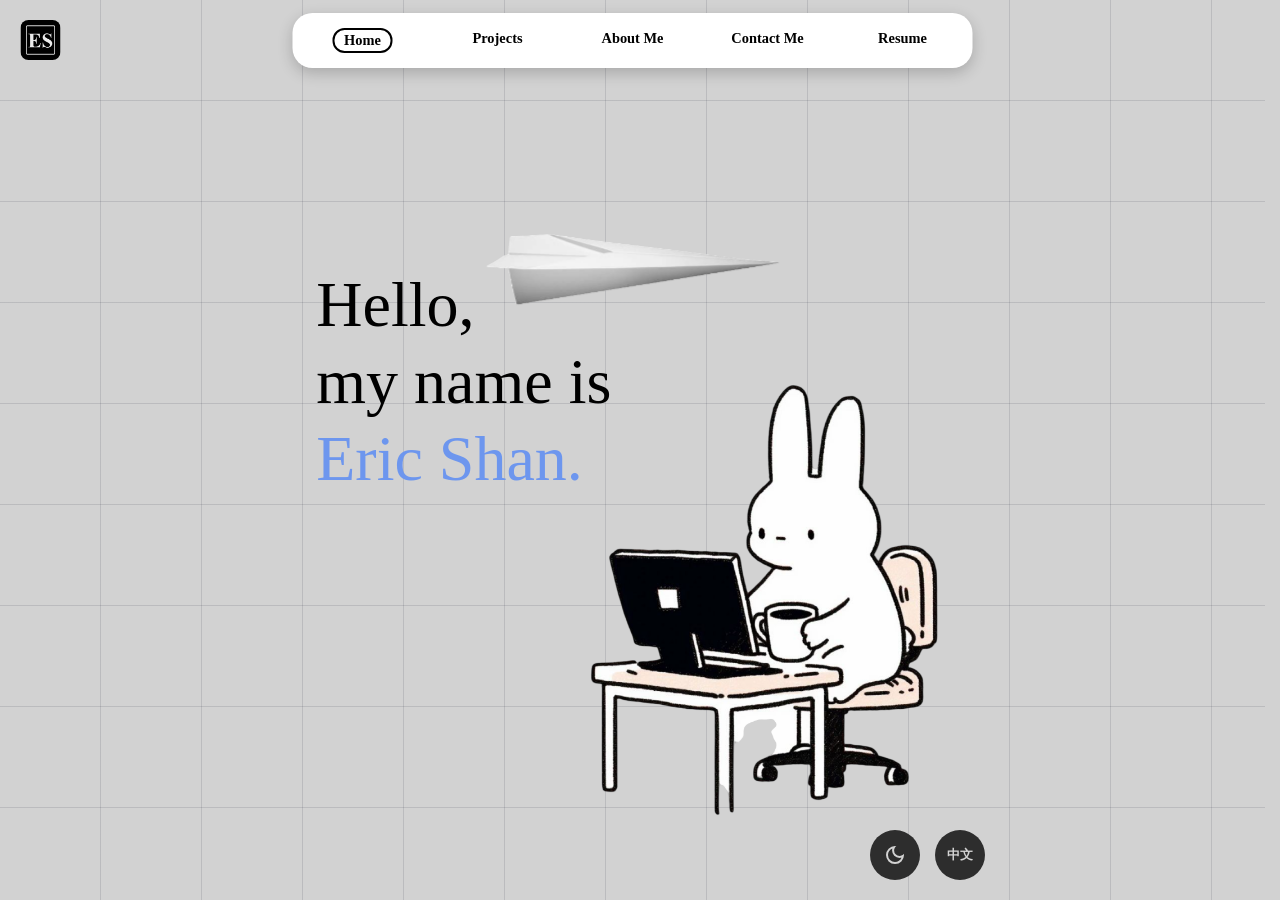
==== index.html @ c581663c "Big changes to resume page" ====
<!DOCTYPE html>
<html lang="en">
<head>
    <meta charset="UTF-8">
    <meta name="viewport" content="width=device-width, initial-scale=1.0">
    <title>Eric Shan | Electrical Engineer Portfolio</title>
    <meta name="description" content="Portfolio of Eric Shan, an Electrical Engineer specializing in electronic design, hardware projects, and technical innovation.">
    <meta name="keywords" content="Eric Shan, Electrical Engineer, Electronic Projects, Portfolio, Tech Projects">
    <meta name="author" content="Eric Shan">
    <meta property="og:title" content="Eric Shan | Portfolio">
    <meta property="og:description" content="View electrical engineering projects and professional experience by Eric Shan.">
    <meta property="og:image" content="images/ES-logo-black.png">
    <meta property="og:type" content="website">
    <meta property="og:url" content="https://www.ericshan.nz/">
    <link rel="canonical" href="https://www.ericshan.nz/">
    <link rel="stylesheet" href="style.css">
    <script type="text/javascript" src="darkmode.js" defer></script>
    <script type="text/javascript" src="language.js" defer></script>
    <link rel="icon" type="image/jpeg" href="images/ES-logo-black.png">
</head>
<body>

    <div class="fab-container">
        <button class="theme-switch">
            <svg xmlns="http://www.w3.org/2000/svg" height="24px" viewBox="0 -960 960 960" width="24px" fill="#e3e3e3"><path d="M480-120q-150 0-255-105T120-480q0-150 105-255t255-105q14 0 27.5 1t26.5 3q-41 29-65.5 75.5T444-660q0 90 63 153t153 63q55 0 101-24.5t75-65.5q2 13 3 26.5t1 27.5q0 150-105 255T480-120Zm0-80q88 0 158-48.5T740-375q-20 5-40 8t-40 3q-123 0-209.5-86.5T364-660q0-20 3-40t8-40q-78 32-126.5 102T200-480q0 116 82 198t198 82Zm-10-270Z"/></svg>
            <svg xmlns="http://www.w3.org/2000/svg" height="24px" viewBox="0 -960 960 960" width="24px" fill="#e3e3e3"><path d="M565-395q35-35 35-85t-35-85q-35-35-85-35t-85 35q-35 35-35 85t35 85q35 35 85 35t85-35Zm-226.5 56.5Q280-397 280-480t58.5-141.5Q397-680 480-680t141.5 58.5Q680-563 680-480t-58.5 141.5Q563-280 480-280t-141.5-58.5ZM200-440H40v-80h160v80Zm720 0H760v-80h160v80ZM440-760v-160h80v160h-80Zm0 720v-160h80v160h-80ZM256-650l-101-97 57-59 96 100-52 56Zm492 496-97-101 53-55 101 97-57 59Zm-98-550 97-101 59 57-100 96-56-52ZM154-212l101-97 55 53-97 101-59-57Zm326-268Z"/></svg>
        </button>
        <button class="lang-switch" aria-label="Toggle Language">
            <span class="lang-icon EN">中文</span>
            <span class="lang-icon CN">EN</span>
        </button>
    </div>
        
    <div class="banner">
    <div class="slider" style="--quantity: 1">
        <div class="item" style="--position: 1"><img src="images/paper.png" alt="Paper element for Eric Shan portfolio"></div>
    </div>
    
    <div class="content">
        <div class="text textEN">
            <h1 data-content="Eric Shan"></h1>
            <p class="p-greeting" id="greeting">Hello, </p>
            <p class="p-intro" id="intro">my name is</p>
            <p class="p-name" id="name">Eric Shan.</p>
        </div>

        <div class="text textCN">
            <h1 data-content="Eric Shan"></h1>
            <p class="p-greeting" id="greeting-cn">你好，</p>
            <p class="p-intro" id="intro-cn">我的名字是</p>
            <p class="p-name" id="name-cn">单 Eric。</p>
        </div>
        
        <div class="model"></div>
    </div>
</div>

    <header class="topbar">
    <a href="index.html" class="logo">
        <img src="images/ES-logo-black.png" alt="Eric Shan Logo">
    </a>
    <nav class="navbar">
        <div class="navbar-container">
            <button class="navbar-toggle" aria-label="Menu"> 
                <span class="bar"></span>
                <span class="bar"></span>
                <span class="bar"></span>
            </button>
            <ul class="navbar-menu">
                <li>
                    <a href="index.html" class="active">
                        <span class="text textEN">Home</span>
                        <span class="text textCN">首页</span>
                    </a>
                </li>
                <li>
                    <a href="projects.html">
                        <span class="text textEN">Projects</span>
                        <span class="text textCN">项目</span>
                    </a>
                </li>
                <li>
                    <a href="about.html">
                        <span class="text textEN">About Me</span>
                        <span class="text textCN">关于我</span>
                    </a>
                </li>
                <li>
                    <a href="contact.html">
                        <span class="text textEN">Contact Me</span>
                        <span class="text textCN">联系我</span>
                    </a>
                </li>
                <li>
                    <a href="resume.html">
                        <span class="text textEN">Resume</span>
                        <span class="text textCN">简历</span>
                    </a>
                </li>
            </ul>
        </div>
    </nav>
</header>
    <script src="navscroll.js"></script>
<!--
    <footer>
        <p>&copy; 2026 Eric Shan. All rights reserved.</p>
    </footer>
    -->
</body>
<script src="script.js"></script>
</html>
---- style.css ----
@import url('https://fonts.cdnfonts.com/css/poppins');

/* -----------------------------------------------------------------------------------General Setup & Variables----------------------------------------------------------------------------------*/

html {
    scrollbar-gutter: stable;
}

* {
    margin: 0;
    padding: 0;
    box-sizing: border-box;
}

body {
    font-family: Poppins;
    --topbar-height: 100px;
    min-height: 100vh;
    background-color: var(--background-color);
    background-image:
    repeating-linear-gradient(
        to right, transparent 0 100px,
        var(--gridline-color) 100px 101px
    ),
    repeating-linear-gradient(
        to bottom, transparent 0 100px,
        var(--gridline-color) 100px 101px
    );
}

:root {
    --secondary-color: #2D2D2D;
    --background-color: #D2D2D2;
    --text-color: #000000;
    --gridline-color: #25283b22;
    --textbox-color: #ffffff;
    --nav-border: #000000;
    --nav-shadow: #000000;
    --contactbox: #f3f3f3;
    --contactbox-hover: #ffffff;
    --contactbutton: #999999;
}

/* -----------------------------------------------------------------------------------Modes (Dark & Chinese)------------------------------------------------------------------------------------*/
.darkmode {
    --secondary-color: #D2D2D2;
    --background-color: #080808;
    --text-color: #ffffff;
    --gridline-color: #ffffff22;
    --textbox-color: #2D2D2D;
    --nav-border: #ffffff;
    --nav-shadow: #ffffff;
    --contactbox: #575757;
    --contactbox-hover: #1b1b1b;
    --contactbutton: #333;

}

/* Language Text Toggling Logic */
.text.textCN {
    display: none; }
.chinese-mode .text.textEN {
    display: none; }
.chinese-mode .text.textCN {
    display: block; }

/* -----------------------------------------------------------------------Floating Action Buttons (Theme & Language)-----------------------------------------------------------------------------*/

.fab-container {
    position: fixed;
    bottom: 20px;
    right: 280px; 
    display: flex;
    gap: 15px;
    z-index: 9999; /* Higher than your navbar/banner */
}

.theme-switch, .lang-switch, .resume-download {
    height: 50px;
    width: 50px;
    padding: 0;
    border-radius: 50%;
    background-color: var(--secondary-color);
    display: flex;
    justify-content: center;
    align-items: center;
    cursor: pointer;
    border: none;
    transition: transform 0.2s ease;
}

.theme-switch:active, .lang-switch:active, .resume-download:active {
    transform: scale(0.9);
}

.theme-switch svg, .lang-icon, .resume-download svg {
    fill: var(--background-color);
    color: var(--background-color);
    font-weight: 600;
}

/* Dark Mode Icon Toggle */
.theme-switch svg:last-child { display: none; }
.darkmode .theme-switch svg:first-child { display: none; }
.darkmode .theme-switch svg:last-child { display: block; }

/* Language Icon Toggle */
.lang-switch .lang-icon.CN { display: none; }
.chinese-mode .lang-switch .lang-icon.EN { display: none; }
.chinese-mode .lang-switch .lang-icon.CN { display: block; }

/* 3. Mobile Specifics (Small Phones) */
@media (max-width: 1000px) {
    .fab-container {
        bottom: 20px;
        right: 20px;
        gap: 10px;
    }
    .theme-switch, .lang-switch {
        height: 50px;
        width: 50px;
    }
}

/* ---------------------------------------------------------------------------------------Navigation Bar-----------------------------------------------------------------------------------------*/

.topbar {
    position: fixed;
    top: 0;
    width: 100%;
    display: flex;
    align-items: center;
    justify-content: space-between;
    padding: 20px;
    max-width: 1400px;
    margin: 0 auto;
    left: 50%;
    transform: translateX(-50%);
    z-index: 1000;
    transition: transform 0.3s ease;
}

.logo {
    display: flex;
    align-items: center;
    text-decoration: none;
    color: var(--text-color);
    max-width: 200px;
    width: 100%;
    
}

.logo img {
    height: 40px;
    width: auto;
    display: block;
    border-radius: 8px;
}

.navbar {
    position: fixed;
    left: 50%;
    transform: translateX(-50%);
    padding: 15px 15px;
    background: var(--textbox-color);
    border-radius: 20px;
    box-shadow: 0 5px 15px rgba(0,0,0,0.2);
    transition: transform 0.2s;
}

.topbar--hide {
    transform: translate(-50%, -100%);
}

.navbar-container {
    display: flex;
    align-items: center;
    justify-content: center;
}

.navbar-menu {
    display: flex;
    gap: 25px;
    list-style: none;
}

.navbar-container .navbar-menu li a {
    color: var(--text-color);
    text-decoration: none;
    font-size: 0.9rem;
    font-weight: 600;
    padding: 0px 0px; /* Vertical padding stays, horizontal moves to width */
    border-radius: 12px;
    transition: 0.3s ease;
    
    display: flex;
    justify-content: center;
    align-items: center;
    width: 110px;  /* Adjust this value based on your longest word */
    text-align: center;

}

.navbar-container .navbar-menu li a span {
    padding: 2px 8px;
    border-radius: 12px;
    transition: 0.3s ease;
}

/* Hover / active ONLY affects the span */
.navbar-container .navbar-menu li a:hover span {
    background-color: transparent; /* Remove the hover grey */
    border: 2px solid var(--nav-border); /* Add your border */
    padding: 2px 10px;
}

/* Hover / active ONLY affects the span */
.navbar-container .navbar-menu li a.active span {
    background-color: transparent; /* Remove the hover grey */
    border: 2px solid var(--nav-border); /* Add your border */
    padding: 2px 10px;
}

.navbar-toggle {
    display: none;
    background: transparent;
    padding: 10px;
    border: none;
    cursor: pointer;
}

.bar {
    display: block;
    width: 25px;
    height: 3px;
    margin: 5px auto;
    background-color: var(--text-color);
    transition: all 0.3s ease-in-out;
}

@media (max-width: 880px) {
    .navbar {
        position: static;
        transform: none;
        background: none;
        box-shadow: none;
        padding: 0;
    }
    
    .navbar-container .navbar-menu {
        display: none;
        flex-direction: column;
        
        /* ADD THESE TWO LINES */
        align-items: flex-start; /* Aligns the list items to the left */
        text-align: left;        /* Aligns the text inside the items to the left */
        
        position: absolute;
        height: 100vh;
        width: 200px;
        top: 0;
        right: 0;
        padding: 5rem 1.5rem;
        box-shadow: 0 10px 10px  var(--nav-shadow);
        background-color: var(--background-color);
        z-index: 1001;
    }

    .navbar-container .navbar-menu li a {
        width: 100%;  
        justify-content: flex-start; 
        background-color: transparent; 
        text-align: left; 
        color: var(--text-color);
    }

    /* Apply the border/background ONLY to the current page */
    .navbar-container .navbar-menu li a.active span {
        border: 2px solid var(--text-color); /* Adds the border */
        border-radius: 12px;                /* Keeps the rounded look */
        background-color: transparent;      /* Optional: keeps inside clear */ 
    }

    .topbar.topbar--hide {
        transform: translate(-50%, 0);
    }

    .navbar-container .navbar-menu.active {
        display: flex; 
    }

    .navbar-toggle {
        display: block; z-index: 1002; 
    }
        
    .navbar-toggle.active .bar:nth-child(2) {
        opacity: 0; 
    }

    .navbar-toggle.active .bar:nth-child(1) {
        transform: translateY(8px) rotate(45deg); 
    }

    .navbar-toggle.active .bar:nth-child(3) {
        transform: translateY(-8px) rotate(-45deg); 
    }
}

/* ---------------------------------------------------------------------------------Home Page Banner & 3D Slider---------------------------------------------------------------------------------*/

.banner {
    width: 100%;
    height: 100vh;
    text-align: center;
    overflow: hidden;
    position: relative;
    /* This ensures everything inside is calculated from the banner's dimensions */
}

.banner .slider {
    position: absolute;
    width: 150px;
    height: 75px;
    top: 25%;
    left: calc(50% - 75px); /* Adjusted to center properly */
    transform-style: preserve-3d;
    transform: perspective(1000px);
    animation: autoRun 20s linear infinite;
    z-index: 2;
}

@keyframes autoRun {
    from { transform: perspective(1000px) rotateX(-8deg) rotateY(0deg); }
    to { transform: perspective(1000px) rotateX(-8deg) rotateY(360deg); }
}

.banner .slider .item {
    position: absolute;
    inset: 0;
    transform: rotateY(calc( (var(--position) - 1) * (360 / var(--quantity)) * 1deg)) translateZ(550px);
}

.banner .slider .item img {
    width: 100%;
    height: 100%;
    object-fit: cover;
}

/* THE FIX: .content now acts as the master container for both text and the model.
   Using percentage-based positioning keeps them locked together.
*/
.banner .content {
    position: absolute;
    bottom: 0;
    left: 50%;
    transform: translateX(-50%);
    width: 100%;
    max-width: 1400px;
    height: 100%; /* Spans full height to allow top-down positioning */
    pointer-events: none; /* Allows clicking through to slider if needed */
    z-index: 1;
}

/* Grouping the text elements */
.banner .content .p-greeting, 
.banner .content .p-intro, 
.banner .content .p-name {
    display: block;
    text-align: left;
    width: fit-content;
    font-size: clamp(2rem, 5vw, 5rem); 
    position: absolute;
    top: 30%; 
    left: 25%; 
    color: var(--text-color);
    margin: 0;
    line-height: 1.1;
    pointer-events: auto;
}

/* Specific positioning for intro and name */
.banner .content .p-intro { 
    top: calc(30% + 1.2em); 
}

.banner .content .p-name { 
    top: calc(30% + 2.4em); 
    color: #6d96ee; 
}

.banner .content .model {
    background-image: url(images/bunny.png);
    width: 50%; /* Percentage of the content container */
    height: 80vh;
    position: absolute;
    bottom: -10%;
    right: 15%; /* Positioned relative to the right side of the container */
    background-size: contain;
    background-repeat: no-repeat;
    background-position: bottom center;
    z-index: -1;
    pointer-events: auto;
}

/* Mobile Adjustments */
@media (max-width: 880px) {
    .banner .content {
        display: flex;
        flex-direction: column;
        justify-content: center; /* Keeps the whole group centered vertically */
        align-items: center;
        height: 100%; /* Ensure container fills the banner */
        gap: 2vh;    /* Consistent proportional spacing between text lines */
    }

    .banner .content p1, 
    .banner .content p2, 
    .banner .content p3 {
        position: static;
        font-size: clamp(2rem, 10vw, 3.5rem); 
        text-align: center;
        width: 100%;
        margin: 0; /* Clear previous margins */
    }

    .banner .content .model {
        position: relative;
        /* ADD THESE TWO LINES TO RESET DESKTOP POSITIONING */
        left: auto;
        right: auto;

        width: 80%;       
        height: 45vh;     
        margin-top: -5vh; 
        background-size: contain;
        background-position: center; /* This centers the image inside the div */
        z-index: -1;
        
        /* Optional: ensures the div itself is centered if flexbox acts up */
        margin-left: auto;
        margin-right: auto;
    }

}
/*---------------------------------------------------------------------------------------Projects Page-------------------------------------------------------------------------------------------*/

.projects {
    margin: 120px auto;
    padding: 20px;
    max-width: 100%;
    max-width: 1200px;
}

.projects h1 {
    text-align: center;
    margin-bottom: 20px;
    font-size: 3em;
    color: var(--text-color);
    margin-top: -25px; 
}

.project-list {
    display: flex;
    flex-direction: column;
    gap: 30px;
}

/* Project Card */
.project-item {
    display: flex;
    flex-direction: row-reverse;
    align-items: center;
    gap: 20px;
    background: var(--textbox-color);
    padding: 20px;
    border-radius: 10px;
    box-shadow: 0 4px 12px rgba(0, 0, 0, 0.1);

    width: 100%;
    max-width: 600px;
    margin: 0 auto;

    cursor: pointer;
    border: 2px solid transparent;
    transition: max-width 0.5s ease, transform 0.3s ease;
}

.project-item:hover {
    transform: scale(1.02);
    border-color: var(--nav-border);
    box-shadow: 0 8px 24px rgba(0, 0, 0, 0.15);
}

/* Expanded state */
.project-item.active {
    max-width: 1200px;
    margin: 0 auto;
    flex-direction: column;       /* stack everything vertically */
    align-items: center;
    border-color: var(--nav-border);
}

/* Text container */
.project-text {
    flex: 1;
    color: var(--text-color);
    display: flex;
    flex-direction: column;
    text-align: center;
    width: 100%;
    max-width: 1000px;
    transition: max-width 0.5s ease, align-items 0.3s ease;
}

/* Expand text container when active */
.project-item.active .project-text {
    width: 100%;
    max-width: 1200px;
    align-items: center;   /* center text & images */
}

/* Main image (if you add one later) */
.project-item > img {
    width: 250px;
    height: 200px;
    object-fit: cover;
    border-radius: 10px;
}

/* Extra content (hidden by default) */
.project-extra-text {
    display: flex;
    flex-direction: column;
    gap: 10px;

    max-height: 0;
    overflow: hidden;
    opacity: 0;

    transition: max-height 0.5s ease, opacity 0.3s ease;
}

/* Show extra content when active */
.project-item.active .project-extra-text {
    margin-top: 15px;
    max-height: 500px;
    opacity: 1;
    width: 100%;
    max-width: 1000px;
}

/* Images under text */
.project-extra-images {
    display: flex;
    justify-content: center;   /* centers images */
    gap: 20px;
    margin-top: 10px;
    width: 100%;
    max-width: 1200px;
    transition: max-width 0.5s ease;
}

/* Image styling */
.project-extra-images img {
    width: 200px;
    height: auto;
    border-radius: 8px;
    object-fit: cover;
}

@media (max-width: 1000px) {

    .projects {
        margin: 80px auto;
        padding: 15px;
    }

    .projects h1 {
        font-size: 2rem;
        margin-top: 0;
    }

    /* Project Card */
    .project-item {
        flex-direction: column;   /* stack */
        max-width: 100%;          /* no fixed width */
        padding: 15px;
        gap: 15px;
    }

    /* Remove forced 1200px on mobile */
    .project-item.active {
        min-width: 0;
        max-width: 100%;
    }

    /* Text */
    .project-text {
        align-items: center;
        text-align: center;
        max-width: 100%;
    }

    .project-item.active .project-text {
        max-width: 100%;
    }

    /* Main image */
    .project-item > img {
        width: 100%;
        height: auto;
        max-width: 300px;
    }

    /* Extra text */
    .project-extra-text {
        display: flex;
        flex-direction: column;
        gap: 10px;

        max-height: 0;
        overflow: hidden;
        opacity: 0;

    transition: max-height 0.5s ease, opacity 0.3s ease;
}

    .project-item.active .project-extra-text {
        max-width: 100%;
        max-height: 2000px;
        opacity: 1;
    }

    /* Extra images */
    .project-extra-images {
        flex-direction: row;        /* keep row if you want */
        flex-wrap: wrap;            /* allow wrapping */
        justify-content: center;    /* center images */
        gap: 10px;                  /* smaller gap on mobile */
        max-width: 100%;
        margin-top: 10px;
    }

    .project-extra-images img {
        width: calc(50% - 10px);   /* two images per row on mobile */
        max-width: 200px;           /* optional limit */
        height: auto;
        border-radius: 8px;
        object-fit: cover;
    }
}

/*--------------------------------------------------------------------------------------About Me Page--------------------------------------------------------------------------------------------*/


.about {
    display: flex;
    justify-content: center;
    align-items: center;
    gap: 4rem;
    min-height: 100vh;   /* take full screen height */
}

.about-img{
    border-radius: 50%;
}
.about-image img{ 
    display: flex; 
    justify-content: center; 
    width: 20vw; 
    border-radius: 5%; 
    box-shadow: 0 10px 20px rgba(0, 0, 0, 0.2); 
}

.about-content h1{
    font-family: Poppins;
    font-size: 3rem;
    line-height: 1.3;
    color: var(--text-color);
}

.about-content p{
    font-size: 1rem;
    font-family: Poppins;
    line-height: 1.6;
    margin-bottom: 1rem;
    max-width: 600px;
    color: var(--text-color);
}

.icons a{
    display: inline-block;
    margin-right: 10px;
    color: var(--text-color);
    font-size: 3dvh;
    transition: 0.3s;
}

/* Lightbox Background */
.lightbox {
    display: none; /* Hidden by default */
    position: fixed;
    z-index: 1000;
    left: 0;
    top: 0;
    width: 100%;
    height: 100%;
    background-color: rgba(0, 0, 0, 0.9); /* Dark background */
    justify-content: center;
    align-items: center;
}

/* The Image itself */
.lightbox-content {
    max-width: 90%;
    max-height: 80%;
    border-radius: 5px;
    box-shadow: 0 0 20px rgba(0,0,0,0.5);
}

/* Close Button */
.close-lightbox {
    position: absolute;
    top: 30px;
    right: 40px;
    color: white;
    font-size: 40px;
    font-weight: bold;
    cursor: pointer;
}

@media (max-width: 995px) {
    .about {
        display: flex;             /* enable flexbox */
        flex-direction: column;    /* stack items vertically */
        gap: 2rem;
        margin: 0 2rem;
        align-items: center;
        text-align: center;
        padding-top: 3rem;
    }

    /* Make the content a flex column */
    .about-content {
        display: flex;
        flex-direction: column;
        gap: 1rem;
        align-items: center;
    }

    /* Change the display order */
    .about-content h1 {
        order: 1;   /* h1 first */
        font-size: 2rem;
    }

    .about-image {
        order: 2;   /* image second */
        margin: 1rem 0;
        width: 70vw;
        display: flex;
        justify-content: center;
    }

    .about-image img {
        width: 100%;
        height: auto;
        display: block;
        border-radius: 8px; /* optional */
    }

    .about-content p {
        order: 3;   /* all paragraphs after the image */
        font-size: 1rem;
    }

    .about-content .icons {
        order: 4;   /* icons at the very bottom */
        margin-top: 1.5rem;
    }
}

/*-------------------------------------------------------------------------------------Contact Me Page-------------------------------------------------------------------------------------------*/

/* 1. The Language Switch Fix */
.contact-page .textEN, 
.contact-page .textCN {
    display: none; /* Hide both by default */
}

/* Show English by default */
.contact-page .textEN {
    display: block;
}

/* Show Chinese ONLY when the body has the class */
body.chinese-mode .textEN {
    display: none;
}
body.chinese-mode .textCN {
    display: block;
}

body.contact-page{
    min-height: 100vh;
    display: flex;
    justify-content: center;   /* horizontal center */
    align-items: center;      /* vertical center */
    padding: 10px;
}

.contact-container {
    display: flex;
    gap: 60px;
    max-width: 1100px;
    margin: 80px auto;
    padding: 40px;
    background: var(--textbox-color);
    border-radius: 12px;
    box-shadow: 0 0 20px rgba(0,0,0,0.08);
    
}

.contact-left {
    flex: 1;
}

.contact-left h2 {
    font-size: 2.2rem;
    margin-bottom: 10px;
    color: var(--text-color);
}

.contact-left hr {
    width: 230px;
    height: 3px;
    background: var(--text-color);
    border: none;
    margin-bottom: 20px;
}

.contact-left p {
    margin-bottom: 15px;
    color: var(--text-color);
    line-height: 1.6;
}

.input-row {
    display: flex;
    gap: 20px;
    margin-top: 30px;
    margin-bottom: 10px;
}

.input-row input {
    flex: 1;
}

.contact-right input::placeholder,
.contact-right textarea::placeholder {
    color: var(--text-color); /* or any colour you want */
}

.contact-right input,
.contact-right textarea {
    width: 100%;
    padding: 14px;
    border: 2px solid transparent; /* Prepare for a colored border */
    border-radius: 8px;
    background: var(--contactbox); /* Slightly lighter, cleaner gray */
    font-size: 0.95rem;
    outline: none;
    font-family: 'Poppins', sans-serif;
    transition: all 0.3s ease; /* Smooth transition for everything */
    box-sizing: border-box; /* Ensures padding doesn't break width */
    color: var(--text-color);
}

.contact-right textarea{
    height: 150px;
}

/* The "Impressive" Part: Focus State */
.contact-right input:focus,
.contact-right textarea:focus {
    background: var(--contactbox-hover);
    border-color: var(--text-color); /* Uses your theme's text color as accent */
    box-shadow: 0 5px 15px rgba(0, 0, 0, 0.05);
    transform: translateY(-2px);
}

/* Submit Button Elevation */
.contact-right button {
    margin-top: 3px;
    width: 100%;
    padding: 14px;
    border: none;
    border-radius: 8px;
    background: var(--text-color);
    color: var(--background-color);
    font-size: 1rem;
    font-weight: 600;
    cursor: pointer;
    transition: all 0.3s ease;
    font-family: 'Poppins', sans-serif;
    box-shadow: 0 4px 6px rgba(0,0,0,0.1);
}

.contact-right button:hover {
    transform: translateY(-2px);
    box-shadow: 0 6px 12px rgba(0,0,0,0.15);
}

.contact-right button:hover {
    background: var(--contactbutton);
}

@media (max-width: 768px) {

    body.contact-page {
        align-items: flex-start; /* prevents vertical squish on small screens */
    }

    .contact-container {
        flex-direction: column; /* stack sections */
        gap: 0px;
        padding: 25px;
        margin: 40px 0;
    }

    .contact-left h2 {
        font-size: 1.8rem;
    }

    .contact-left hr {
        width: 150px;
    }

 
    .input-row {
        margin-top: 0px;
        flex-direction: column;   /* stack Name + Email */
        gap: 15px;
        margin-bottom: 15px;      /* remove negative margin on mobile */
        
    }

    .contact-right input,
    .contact-right textarea {
        margin-top: 10px; /* smaller spacing */
        font-size: 1rem;
    }

    .contact-right textarea {
        height: 120px;
    }

    .contact-right button {
        margin-top: 12px;
        width: 100%; /* full width button */
    }
}


/*-------------------------------------------------------------------------------------Resume Page-------------------------------------------------------------------------------------------*/

.pdf24_ sup {
	vertical-align: baseline;
	position: relative;
	top: -0.4em;
}

.pdf24_ sub {
	vertical-align: baseline;
	position: relative;
	top: 0.4em;
}

.pdf24_ a:link {text-decoration:none;}
.pdf24_ a:visited {text-decoration:none;}
@media screen and (min-device-pixel-ratio:0), (-webkit-min-device-pixel-ratio:0),
(min--moz-device-pixel-ratio: 0) {.pdf24_view{ font-size:10em; transform:scale(0.1); -moz-transform:scale(0.1); -webkit-transform:scale(0.1);
	-moz-transform-origin:top left; -webkit-transform-origin:top left; } }
.pdf24_layer { }.pdf24_ie { font-size: 1pt; }
.pdf24_ie body { font-size: 12em; }
@media print{.pdf24_view {font-size:1em; transform:scale(1);}}
.pdf24_grlink { position:relative;width:100%;height:100%;z-index:1000000; }
.pdf24_01 {
	position: absolute;
	white-space: nowrap;
}

.pdf24_02 {
	font-size: 1em;
	line-height: 0.0em;
	width: 51em;
	height: 66em;
	border-style: none;
	display: block;
	margin: 0em;
}

@supports(-ms-ime-align:auto) { .pdf24_02 {overflow: hidden;}}
.pdf24_03 {
	position: relative;
}
.pdf24_04 {
	position: absolute;
	pointer-events: none;
	clip: rect(5.628326em,47.54776em,59.351em,7.97908em);
	width: 100%;
}
.pdf24_05 {
	position: relative;
	width: 51em;
}
.pdf24_06 {
	height: 6.6em;
}
.pdf24_ie .pdf24_06 {
	height: 66em;
}
@font-face {
	font-family:"EETTDB+TeXGyreTermesX-Bold-Identity-H";
	src:url("[data-uri]") format("woff");
}
.pdf24_07 {
	font-size: 1.245333em;
	font-family: "EETTDB+TeXGyreTermesX-Bold-Identity-H", "Times New Roman";
	color: black;
}
.pdf24_08 {
	line-height: 1.459em;
}
.pdf24_09 {
	letter-spacing: 0em;
}

.pdf24_ie .pdf24_09 {
	letter-spacing: 0px;
}
@font-face {
	font-family:"BSVVET+LMRoman8-Regular-Identity-H";
	src:url("[data-uri]") format("woff");
}
.pdf24_10 {
	font-size: 0.664175em;
	font-family: "BSVVET+LMRoman8-Regular-Identity-H", "Times New Roman";
	color: black;
}
.pdf24_11 {
	line-height: 1.417em;
}
.pdf24_12 {
	letter-spacing: -0.0012em;
}

.pdf24_ie .pdf24_12 {
	letter-spacing: -0.0128px;
}
.pdf24_13 {
	font-size: 0.871733em;
	font-family: "EETTDB+TeXGyreTermesX-Bold-Identity-H", "Times New Roman";
	color: #4472C4;;
}
.pdf24_14 {
	letter-spacing: -0.0106em;
}

.pdf24_ie .pdf24_14 {
	letter-spacing: -0.1482px;
}
.pdf24_15 {
	font-size: 0.913242em;
	font-family: "EETTDB+TeXGyreTermesX-Bold-Identity-H", "Times New Roman";
	color: black;
}
.pdf24_16 {
	letter-spacing: -0.0061em;
}

.pdf24_ie .pdf24_16 {
	letter-spacing: -0.0885px;
}
@font-face {
	font-family:"VEDCLB+TeXGyreTermesX-Regular-Identity-H";
	src:url("[data-uri]") format("woff");
}
.pdf24_17 {
	font-size: 0.913242em;
	font-family: "VEDCLB+TeXGyreTermesX-Regular-Identity-H", "Times New Roman";
	color: black;
}
.pdf24_18 {
	line-height: 1.336em;
}
@font-face {
	font-family:"JBAHWV+TeXGyreTermesX-Italic-Identity-H";
	src:url("[data-uri]") format("woff");
}
.pdf24_19 {
	font-size: 0.913242em;
	font-family: "JBAHWV+TeXGyreTermesX-Italic-Identity-H", "Times New Roman";
	color: black;
}
.pdf24_20 {
	line-height: 1.376em;
}
.pdf24_21 {
	letter-spacing: -0.0058em;
}

.pdf24_ie .pdf24_21 {
	letter-spacing: -0.0849px;
}
.pdf24_22 {
	font-size: 0.788708em;
	font-family: "VEDCLB+TeXGyreTermesX-Regular-Identity-H", "Times New Roman";
	color: black;
}
.pdf24_23 {
	letter-spacing: -0.0023em;
}

.pdf24_ie .pdf24_23 {
	letter-spacing: -0.0338px;
}
.pdf24_24 {
	letter-spacing: -0.0022em;
}

.pdf24_ie .pdf24_24 {
	letter-spacing: -0.0324px;
}
.pdf24_25 {
	font-size: 0.871733em;
	font-family: "EETTDB+TeXGyreTermesX-Bold-Identity-H", "Times New Roman";
	color: black;
}
.pdf24_26 {
	letter-spacing: -0.0065em;
}

.pdf24_ie .pdf24_26 {
	letter-spacing: -0.0907px;
}
.pdf24_27 {
	font-size: 0.871733em;
	font-family: "JBAHWV+TeXGyreTermesX-Italic-Identity-H", "Times New Roman";
	color: black;
}
@font-face {
	font-family:"GUPPPH+LMRoman10-Regular-Identity-H";
	src:url("[data-uri]") format("woff");
}
.pdf24_28 {
	font-size: 0.788708em;
	font-family: "GUPPPH+LMRoman10-Regular-Identity-H", "Times New Roman";
	color: black;
}
.pdf24_29 {
	letter-spacing: -0.0028em;
}

.pdf24_ie .pdf24_29 {
	letter-spacing: -0.0353px;
}
.pdf24_30 {
	font-size: 0.871733em;
	font-family: "GUPPPH+LMRoman10-Regular-Identity-H", "Times New Roman";
	color: black;
}
.pdf24_31 {
	letter-spacing: -0.0009em;
}

.pdf24_ie .pdf24_31 {
	letter-spacing: -0.013px;
}
.pdf24_32 {
	letter-spacing: -0.0008em;
}

.pdf24_ie .pdf24_32 {
	letter-spacing: -0.0107px;
}
.pdf24_33 {
	letter-spacing: -0.0034em;
}

.pdf24_ie .pdf24_33 {
	letter-spacing: -0.0471px;
}
.pdf24_34 {
	letter-spacing: -0.0011em;
}

.pdf24_ie .pdf24_34 {
	letter-spacing: -0.0147px;
}
.pdf24_35 {
	letter-spacing: -0.0039em;
}

.pdf24_ie .pdf24_35 {
	letter-spacing: -0.0538px;
}
.pdf24_36 {
	letter-spacing: -0.0027em;
}

.pdf24_ie .pdf24_36 {
	letter-spacing: -0.0377px;
}
.pdf24_37 {
	letter-spacing: -0.011em;
}

.pdf24_ie .pdf24_37 {
	letter-spacing: -0.1388px;
}
.pdf24_38 {
	letter-spacing: -0.0018em;
}

.pdf24_ie .pdf24_38 {
	letter-spacing: -0.0254px;
}
.pdf24_39 {
	letter-spacing: 0.0001em;
}

.pdf24_ie .pdf24_39 {
	letter-spacing: 0.0016px;
}
.pdf24_40 {
	letter-spacing: 0.004em;
}

.pdf24_ie .pdf24_40 {
	letter-spacing: 0.0558px;
}
.pdf24_41 {
	letter-spacing: -0.0149em;
}

.pdf24_ie .pdf24_41 {
	letter-spacing: -0.2077px;
}
.pdf24_42 {
	letter-spacing: -0.0025em;
}

.pdf24_ie .pdf24_42 {
	letter-spacing: -0.0343px;
}
.pdf24_43 {
	letter-spacing: -0.0013em;
}

.pdf24_ie .pdf24_43 {
	letter-spacing: -0.0178px;
}
.pdf24_44 {
	letter-spacing: -0.0157em;
}

.pdf24_ie .pdf24_44 {
	letter-spacing: -0.2192px;
}
.pdf24_45 {
	letter-spacing: -0.0004em;
}

.pdf24_ie .pdf24_45 {
	letter-spacing: -0.005px;
}
.pdf24_46 {
	letter-spacing: -0.0123em;
}

.pdf24_ie .pdf24_46 {
	letter-spacing: -0.172px;
}
.pdf24_47 {
	letter-spacing: -0.0006em;
}

.pdf24_ie .pdf24_47 {
	letter-spacing: -0.0086px;
}
.pdf24_48 {
	letter-spacing: -0.0019em;
}

.pdf24_ie .pdf24_48 {
	letter-spacing: -0.0271px;
}
.pdf24_49 {
	letter-spacing: -0.0043em;
}

.pdf24_ie .pdf24_49 {
	letter-spacing: -0.0598px;
}
.pdf24_50 {
	letter-spacing: -0.0036em;
}

.pdf24_ie .pdf24_50 {
	letter-spacing: -0.0506px;
}
.pdf24_51 {
	font-size: 0.871733em;
	font-family: "VEDCLB+TeXGyreTermesX-Regular-Identity-H", "Times New Roman";
	color: black;
}
.pdf24_52 {
	letter-spacing: -0.0007em;
}

.pdf24_ie .pdf24_52 {
	letter-spacing: -0.0102px;
}
.pdf24_53 {
	letter-spacing: -0.0016em;
}

.pdf24_ie .pdf24_53 {
	letter-spacing: -0.0223px;
}
.pdf24_54 {
	letter-spacing: -0.0079em;
}

.pdf24_ie .pdf24_54 {
	letter-spacing: -0.1096px;
}
.pdf24_55 {
	letter-spacing: -0.0055em;
}

.pdf24_ie .pdf24_55 {
	letter-spacing: -0.0763px;
}
.pdf24_56 {
	letter-spacing: -0.001em;
}

.pdf24_ie .pdf24_56 {
	letter-spacing: -0.0143px;
}
.pdf24_57 {
	letter-spacing: -0.0015em;
}

.pdf24_ie .pdf24_57 {
	letter-spacing: -0.0203px;
}
.pdf24_58 {
	letter-spacing: -0.008em;
}

.pdf24_ie .pdf24_58 {
	letter-spacing: -0.1109px;
}
.pdf24_59 {
	letter-spacing: -0.0051em;
}

.pdf24_ie .pdf24_59 {
	letter-spacing: -0.0709px;
}
.pdf24_60 {
	letter-spacing: -0.0017em;
}

.pdf24_ie .pdf24_60 {
	letter-spacing: -0.0243px;
}
.pdf24_61 {
	letter-spacing: -0.0049em;
}

.pdf24_ie .pdf24_61 {
	letter-spacing: -0.0678px;
}
.pdf24_62 {
	letter-spacing: -0.0071em;
}

.pdf24_ie .pdf24_62 {
	letter-spacing: -0.0992px;
}
.pdf24_63 {
	letter-spacing: -0.003em;
}

.pdf24_ie .pdf24_63 {
	letter-spacing: -0.0418px;
}
.pdf24_64 {
	letter-spacing: -0.0059em;
}

.pdf24_ie .pdf24_64 {
	letter-spacing: -0.0817px;
}
.pdf24_65 {
	letter-spacing: -0.0003em;
}

.pdf24_ie .pdf24_65 {
	letter-spacing: -0.0044px;
}
.pdf24_66 {
	letter-spacing: 0.0004em;
}

.pdf24_ie .pdf24_66 {
	letter-spacing: 0.0062px;
}
.pdf24_67 {
	font-size: 0.830217em;
	font-family: "VEDCLB+TeXGyreTermesX-Regular-Identity-H", "Times New Roman";
	color: black;
}
.pdf24_68 {
	letter-spacing: -0.0021em;
}

.pdf24_ie .pdf24_68 {
	letter-spacing: -0.0275px;
}
.pdf24_69 {
	font-size: 0.830217em;
	font-family: "GUPPPH+LMRoman10-Regular-Identity-H", "Times New Roman";
	color: black;
}
.pdf24_70 {
	letter-spacing: -0.0031em;
}

.pdf24_ie .pdf24_70 {
	letter-spacing: -0.0415px;
}
.pdf24_71 {
	letter-spacing: -0.0077em;
}

.pdf24_ie .pdf24_71 {
	letter-spacing: -0.1025px;
}
.pdf24_72 {
	letter-spacing: -0.0032em;
}

.pdf24_ie .pdf24_72 {
	letter-spacing: -0.043px;
}

.resume-content {
    box-shadow: 0 0 5px rgba(0,0,0,0.3);
    margin: 20px auto;
    background-color: white;
    width: fit-content; /* Optional: keeps the shadow tight to the resume width */
}
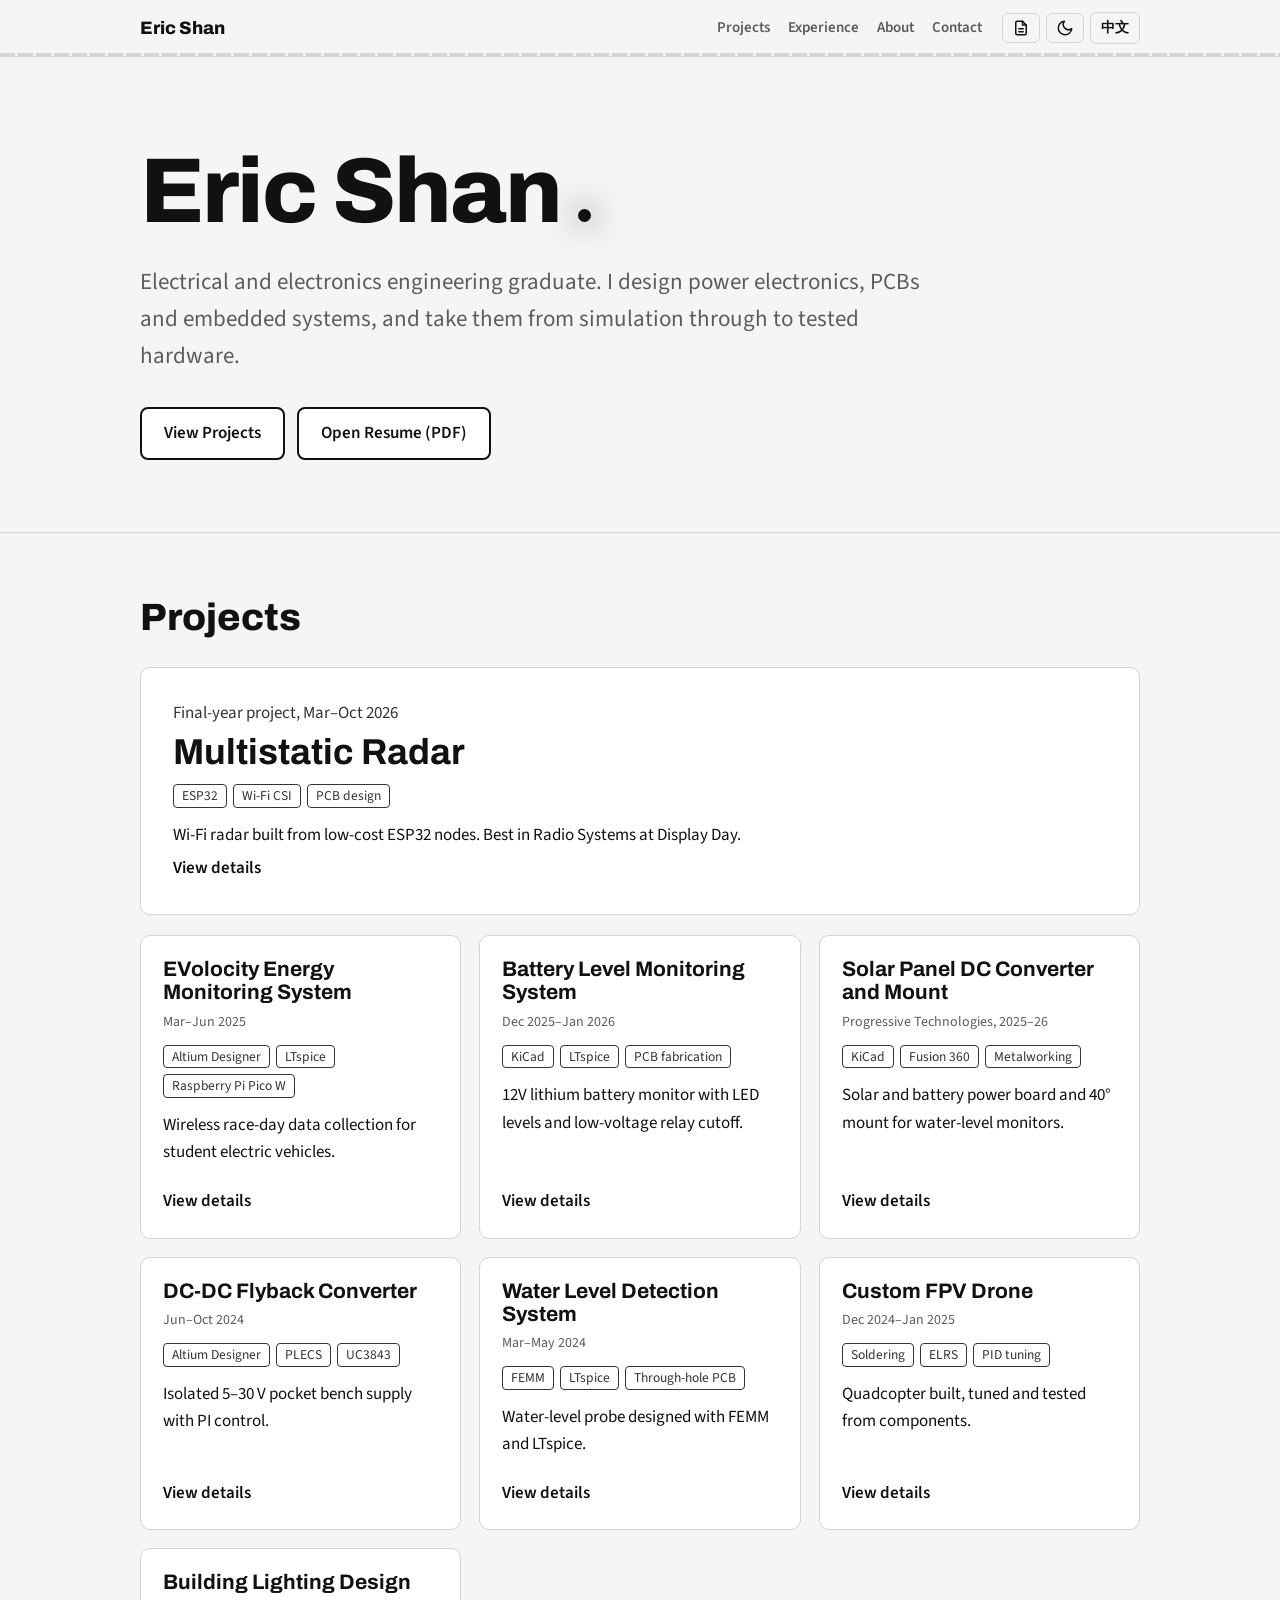
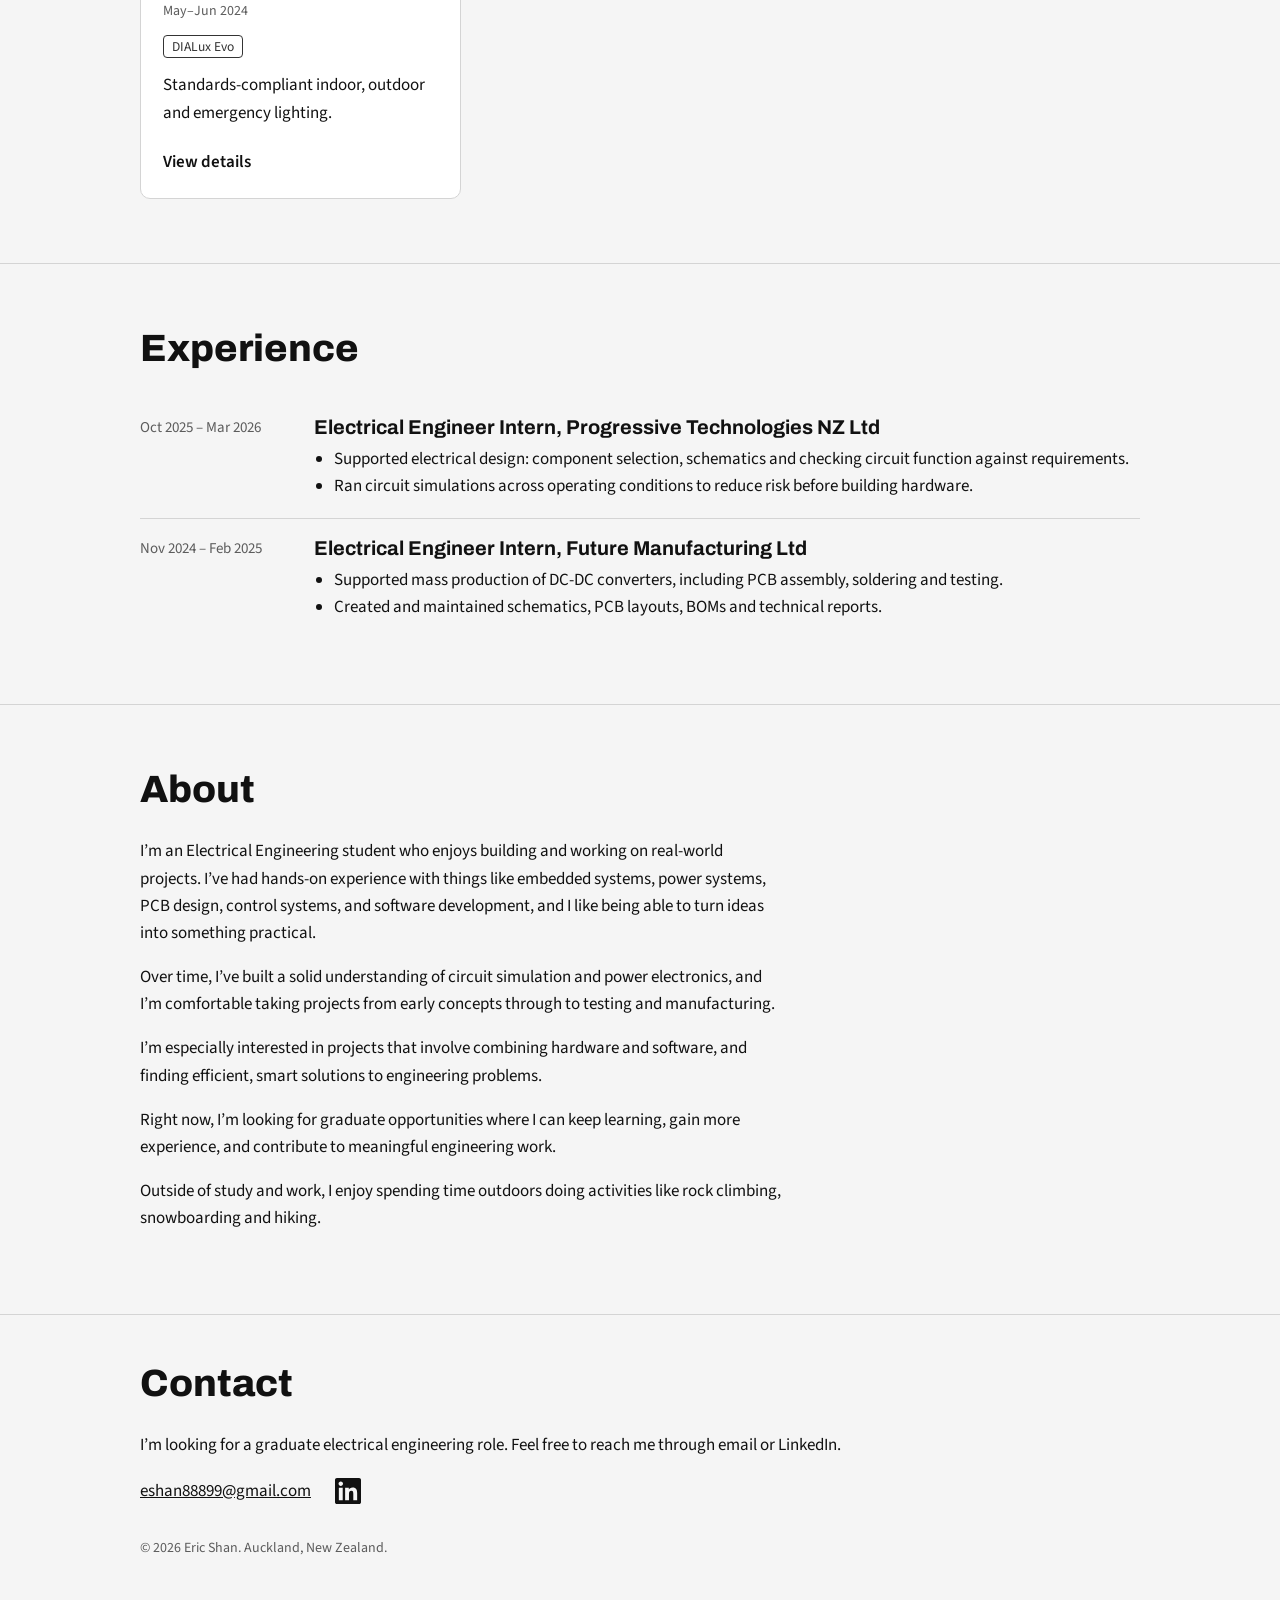
==== commit 853cf222: "New Website" ====
--- a/index.html
+++ b/index.html
@@ -1,112 +1,180 @@
 <!DOCTYPE html>
 <html lang="en">
 <head>
-    <meta charset="UTF-8">
-    <meta name="viewport" content="width=device-width, initial-scale=1.0">
-    <title>Eric Shan | Electrical Engineer Portfolio</title>
-    <meta name="description" content="Portfolio of Eric Shan, an Electrical Engineer specializing in electronic design, hardware projects, and technical innovation.">
-    <meta name="keywords" content="Eric Shan, Electrical Engineer, Electronic Projects, Portfolio, Tech Projects">
-    <meta name="author" content="Eric Shan">
-    <meta property="og:title" content="Eric Shan | Portfolio">
-    <meta property="og:description" content="View electrical engineering projects and professional experience by Eric Shan.">
-    <meta property="og:image" content="images/ES-logo-black.png">
-    <meta property="og:type" content="website">
-    <meta property="og:url" content="https://www.ericshan.nz/">
-    <link rel="canonical" href="https://www.ericshan.nz/">
-    <link rel="stylesheet" href="style.css">
-    <script type="text/javascript" src="darkmode.js" defer></script>
-    <script type="text/javascript" src="language.js" defer></script>
-    <link rel="icon" type="image/jpeg" href="images/ES-logo-black.png">
+<meta charset="utf-8">
+<meta name="viewport" content="width=device-width, initial-scale=1, viewport-fit=cover">
+<title>Eric Shan | Electrical Engineer</title>
+<meta name="description" content="Eric Shan, electrical and electronics engineering graduate in Auckland. Power electronics, PCB design and embedded systems.">
+<link rel="preconnect" href="https://fonts.googleapis.com">
+<link rel="stylesheet" href="https://fonts.googleapis.com/css2?family=Archivo:wght@600;800&family=Source+Sans+3:wght@400;600&display=swap">
+<link rel="stylesheet" href="styles.css">
 </head>
 <body>
+<header><div class="wrap">
+<a class="brand" href="#top">Eric Shan</a>
+<nav><a href="#projects" data-k="nProj"></a><a href="#experience" data-k="nExp"></a><a href="#about" data-k="nAbout"></a><a href="#contact" data-k="nContact"></a></nav>
+<a id="cv" href="pdf/Eric%20Shan%20CV.pdf" download="Eric Shan CV.pdf" aria-label="Resume (PDF)" title="Resume (PDF)"><svg viewBox="0 0 24 24" width="18" height="18" fill="none" stroke="currentColor" stroke-width="2" stroke-linecap="round" stroke-linejoin="round" aria-hidden="true"><path d="M14 3H7a2 2 0 0 0-2 2v14a2 2 0 0 0 2 2h10a2 2 0 0 0 2-2V8z"/><path d="M14 3v5h5M9 13h6M9 17h6"/></svg></a>
+<button id="theme" type="button"></button>
+<button id="lang" type="button" aria-label="Switch language">中文</button>
+</div><div id="batt"><i></i></div></header>
 
-    <div class="fab-container">
-        <button class="theme-switch">
-            <svg xmlns="http://www.w3.org/2000/svg" height="24px" viewBox="0 -960 960 960" width="24px" fill="#e3e3e3"><path d="M480-120q-150 0-255-105T120-480q0-150 105-255t255-105q14 0 27.5 1t26.5 3q-41 29-65.5 75.5T444-660q0 90 63 153t153 63q55 0 101-24.5t75-65.5q2 13 3 26.5t1 27.5q0 150-105 255T480-120Zm0-80q88 0 158-48.5T740-375q-20 5-40 8t-40 3q-123 0-209.5-86.5T364-660q0-20 3-40t8-40q-78 32-126.5 102T200-480q0 116 82 198t198 82Zm-10-270Z"/></svg>
-            <svg xmlns="http://www.w3.org/2000/svg" height="24px" viewBox="0 -960 960 960" width="24px" fill="#e3e3e3"><path d="M565-395q35-35 35-85t-35-85q-35-35-85-35t-85 35q-35 35-35 85t35 85q35 35 85 35t85-35Zm-226.5 56.5Q280-397 280-480t58.5-141.5Q397-680 480-680t141.5 58.5Q680-563 680-480t-58.5 141.5Q563-280 480-280t-141.5-58.5ZM200-440H40v-80h160v80Zm720 0H760v-80h160v80ZM440-760v-160h80v160h-80Zm0 720v-160h80v160h-80ZM256-650l-101-97 57-59 96 100-52 56Zm492 496-97-101 53-55 101 97-57 59Zm-98-550 97-101 59 57-100 96-56-52ZM154-212l101-97 55 53-97 101-59-57Zm326-268Z"/></svg>
-        </button>
-        <button class="lang-switch" aria-label="Toggle Language">
-            <span class="lang-icon EN">中文</span>
-            <span class="lang-icon CN">EN</span>
-        </button>
-    </div>
-        
-    <div class="banner">
-    <div class="slider" style="--quantity: 1">
-        <div class="item" style="--position: 1"><img src="images/paper.png" alt="Paper element for Eric Shan portfolio"></div>
-    </div>
-    
-    <div class="content">
-        <div class="text textEN">
-            <h1 data-content="Eric Shan"></h1>
-            <p class="p-greeting" id="greeting">Hello, </p>
-            <p class="p-intro" id="intro">my name is</p>
-            <p class="p-name" id="name">Eric Shan.</p>
-        </div>
+<main id="top">
+<div class="hero">
+<div class="wrap">
+<h1>Eric Shan<span class="led" aria-hidden="true"></span></h1>
+<p class="lead" data-k="lead"></p>
+<div class="btns"><a class="btn pri" href="#projects" data-k="viewProj"></a><a class="btn sec" href="pdf/Eric%20Shan%20CV.pdf" download="Eric Shan CV.pdf" data-k="resume"></a></div>
+</div></div>
 
-        <div class="text textCN">
-            <h1 data-content="Eric Shan"></h1>
-            <p class="p-greeting" id="greeting-cn">你好，</p>
-            <p class="p-intro" id="intro-cn">我的名字是</p>
-            <p class="p-name" id="name-cn">单 Eric。</p>
-        </div>
-        
-        <div class="model"></div>
-    </div>
+<section id="projects"><div class="wrap">
+<h2 data-k="nProj"></h2>
+<div id="feat"></div>
+<div class="grid" id="grid"></div>
+</div></section>
+
+<section id="experience"><div class="wrap">
+<h2 data-k="nExp"></h2>
+<div id="jobs"></div>
+</div></section>
+
+<section id="about"><div class="wrap">
+<h2 data-k="nAbout"></h2>
+<div class="about"><p data-k="about1"></p><p data-k="about2"></p><p data-k="about3"></p><p data-k="about4"></p><p data-k="about5"></p></div>
+</div></section>
+</main>
+
+<footer id="contact"><div class="wrap">
+<h2 data-k="nContact"></h2>
+<p data-k="contactP"></p>
+<div class="links">
+<a href="mailto:eshan88899@gmail.com">eshan88899@gmail.com</a>
+<a href="https://www.linkedin.com/in/shan-eric/" target="_blank" rel="noopener" aria-label="LinkedIn" title="LinkedIn"><svg viewBox="0 0 24 24" width="26" height="26" fill="currentColor" style="display:block" aria-hidden="true"><path d="M20.447 20.452h-3.554v-5.569c0-1.328-.027-3.037-1.852-3.037-1.853 0-2.136 1.445-2.136 2.939v5.667H9.351V9h3.414v1.561h.046c.477-.9 1.637-1.85 3.37-1.85 3.601 0 4.267 2.37 4.267 5.455v6.286zM5.337 7.433c-1.144 0-2.063-.926-2.063-2.065 0-1.138.92-2.063 2.063-2.063 1.14 0 2.064.925 2.064 2.063 0 1.139-.925 2.065-2.064 2.065zm1.782 13.019H3.555V9h3.564v11.452zM22.225 0H1.771C.792 0 0 .774 0 1.729v20.542C0 23.227.792 24 1.771 24h20.451C23.2 24 24 23.227 24 22.271V1.729C24 .774 23.2 0 22.222 0h.003z"/></svg></a>
 </div>
+<p class="small" data-k="foot"></p>
+</div></footer>
 
-    <header class="topbar">
-    <a href="index.html" class="logo">
-        <img src="images/ES-logo-black.png" alt="Eric Shan Logo">
-    </a>
-    <nav class="navbar">
-        <div class="navbar-container">
-            <button class="navbar-toggle" aria-label="Menu"> 
-                <span class="bar"></span>
-                <span class="bar"></span>
-                <span class="bar"></span>
-            </button>
-            <ul class="navbar-menu">
-                <li>
-                    <a href="index.html" class="active">
-                        <span class="text textEN">Home</span>
-                        <span class="text textCN">首页</span>
-                    </a>
-                </li>
-                <li>
-                    <a href="projects.html">
-                        <span class="text textEN">Projects</span>
-                        <span class="text textCN">项目</span>
-                    </a>
-                </li>
-                <li>
-                    <a href="about.html">
-                        <span class="text textEN">About Me</span>
-                        <span class="text textCN">关于我</span>
-                    </a>
-                </li>
-                <li>
-                    <a href="contact.html">
-                        <span class="text textEN">Contact Me</span>
-                        <span class="text textCN">联系我</span>
-                    </a>
-                </li>
-                <li>
-                    <a href="resume.html">
-                        <span class="text textEN">Resume</span>
-                        <span class="text textCN">简历</span>
-                    </a>
-                </li>
-            </ul>
-        </div>
-    </nav>
-</header>
-    <script src="navscroll.js"></script>
-<!--
-    <footer>
-        <p>&copy; 2026 Eric Shan. All rights reserved.</p>
-    </footer>
-    -->
+<dialog id="dlg" aria-label="Project details"><button id="close" type="button" aria-label="Close">×</button><div id="dbody"></div></dialog>
+<script>
+var T={
+en:{nProj:"Projects",nExp:"Experience",nSkills:"Skills",nAbout:"About",nContact:"Contact",
+avail:"Available for graduate roles in Auckland",
+lead:"Electrical and electronics engineering graduate. I design power electronics, PCBs and embedded systems, and take them from simulation through to tested hardware.",
+viewProj:"View Projects",resume:"Open Resume (PDF)",
+about1:"I’m an Electrical Engineering student who enjoys building and working on real-world projects. I’ve had hands-on experience with things like embedded systems, power systems, PCB design, control systems, and software development, and I like being able to turn ideas into something practical.",
+about2:"Over time, I’ve built a solid understanding of circuit simulation and power electronics, and I’m comfortable taking projects from early concepts through to testing and manufacturing.",
+about3:"I’m especially interested in projects that involve combining hardware and software, and finding efficient, smart solutions to engineering problems.",
+about4:"Right now, I’m looking for graduate opportunities where I can keep learning, gain more experience, and contribute to meaningful engineering work.",
+about5:"Outside of study and work, I enjoy spending time outdoors doing activities like rock climbing, snowboarding and hiking.",
+contactP:"I’m looking for a graduate electrical engineering role. Feel free to reach me through email or LinkedIn.",
+foot:"© 2026 Eric Shan. Auckland, New Zealand.",
+res:"Result",
+feat:{t:"Multistatic Radar",w:"Final-year project, Mar–Oct 2026",tags:["ESP32","Wi-Fi CSI","PCB design"],d:"Designed and built a multistatic radar from ESP32 microcontrollers. It uses Wi-Fi Channel State Information to detect movement and objects.",r:"Working system at NZ$22.75 per node. Rated best project in the Radio Systems category at the University of Auckland Display Day."},
+p:[
+{t:"EVolocity Energy Monitoring System",w:"Mar–Jun 2025",tags:["Altium Designer","LTspice","Raspberry Pi Pico W"],d:"EVolocity students race electric vehicles, but race-day scoring was slowed by manual ECU data retrieval. I built a wireless system with a sensing PCB, Pico W firmware and a dashboard that collects the data automatically over UART or USB.",r:"128 kB/s over 10 m+, download time cut by over 80%, zero packet loss."},
+{t:"Battery Level Monitoring System",w:"Dec 2025–Jan 2026",tags:["KiCad","LTspice","PCB fabrication"],d:"A 12V lithium battery monitor with LED level indicators, a buzzer and an emergency relay cutoff that protects the battery from low voltage. I handled the whole process: simulation, component selection, layout, fabrication, assembly and testing."},
+{t:"Solar Panel DC Converter and Mount",w:"Progressive Technologies, 2025–26",tags:["KiCad","Fusion 360","Metalworking"],d:"A solar and battery power PCB for remote lake and stream water-level monitoring for local councils, plus a weatherproof enclosure and a mount that holds the panel at 40° for New Zealand conditions."},
+{t:"DC-DC Flyback Converter",w:"Jun–Oct 2024",tags:["Altium Designer","PLECS","UC3843"],d:"A pocket-sized bench power supply: an isolated current-mode flyback that takes 20 VDC in and gives a user-set 5–30 VDC out. A PI controller on an ATmega328PB sets the PWM into the UC3843. I specified the transformer and protection, then tested it under varying loads."},
+{t:"Water Level Detection System",w:"Mar–May 2024",tags:["FEMM","LTspice","Through-hole PCB"],d:"A water-level probe designed with electromagnetic simulation in FEMM, with transmitter and receiver circuits designed in LTspice and built on a through-hole PCB."},
+{t:"Custom FPV Drone",w:"Dec 2024–Jan 2025",tags:["Soldering","ELRS","PID tuning"],d:"A quadcopter built from brushless motors, ESCs, an ELRS receiver and a flight controller. I did the calibration, PID tuning and signal mapping, and designed the power distribution with noise mitigation."},
+{t:"Building Lighting Design",w:"May–Jun 2024",tags:["DIALux Evo"],d:"Assessed the lighting of a two-storey building and designed energy-efficient, standards-compliant replacement lighting, plus outdoor and emergency lighting (AS/NZS 1680, AS/NZS 2293, NZ Building Code F6/F8)."}],
+jobs:[
+{w:"Oct 2025 – Mar 2026",t:"Electrical Engineer Intern",o:"Progressive Technologies NZ Ltd",b:["Supported electrical design: component selection, schematics and checking circuit function against requirements.","Ran circuit simulations across operating conditions to reduce risk before building hardware."]},
+{w:"Nov 2024 – Feb 2025",t:"Electrical Engineer Intern",o:"Future Manufacturing Ltd",b:["Supported mass production of DC-DC converters, including PCB assembly, soldering and testing.","Created and maintained schematics, PCB layouts, BOMs and technical reports."]}],
+sk:[["Engineering tools","Altium Designer, KiCad, LTspice, PLECS, Autodesk Fusion, DIALux Evo, FEMM"],["Electronics","Through-hole and surface-mount soldering, Raspberry Pi, ESP32, Arduino"],["Programming","MATLAB, C/C++, Java, Python, Git, LaTeX, HTML, CSS"],["Professional","Report writing, technical documentation, English and Mandarin (fluent)"]]},
+zh:{nProj:"项目",nExp:"经历",nSkills:"技能",nAbout:"关于我",nContact:"联系我",
+avail:"正在寻找奥克兰的毕业生工程职位",
+lead:"电气与电子工程毕业生。我设计电力电子、PCB 和嵌入式系统，并将其从仿真推进到经过测试的硬件。",
+viewProj:"查看项目",resume:"打开简历 (PDF)",
+about1:"我是一名电气工程专业的学生，喜欢动手做真实的项目。我在嵌入式系统、电力系统、PCB 设计、控制系统和软件开发方面都有实践经验，也喜欢把想法变成实用的东西。",
+about2:"一路下来，我对电路仿真和电力电子有了扎实的理解，能够从最初的概念一直推进到测试和制造。",
+about3:"我尤其对软硬件结合的项目感兴趣，喜欢为工程问题找到高效、巧妙的解决方案。",
+about4:"目前我正在寻找毕业生职位，希望在工作中继续学习、积累经验，并参与有意义的工程项目。",
+about5:"学习和工作之余，我喜欢户外活动，比如攀岩、单板滑雪和徒步。",
+contactP:"我正在寻找电气工程方向的毕业生职位，最快的联系方式是电子邮件。",
+foot:"© 2026 单 Eric。新西兰奥克兰。",
+res:"成果",
+feat:{t:"多基地雷达",w:"毕业设计，2026 年 3 月至 10 月",tags:["ESP32","Wi-Fi CSI","PCB 设计"],d:"使用 ESP32 微控制器设计并制作了多基地雷达，利用 Wi-Fi 信道状态信息 (CSI) 检测移动和物体。",r:"系统成功运行，每个节点成本仅 22.75 新西兰元，并在奥克兰大学 Display Day 中被评为无线电系统类别最佳项目。"},
+p:[
+{t:"EVolocity 能源监测系统",w:"2025 年 3 月至 6 月",tags:["Altium Designer","LTspice","Raspberry Pi Pico W"],d:"EVolocity 让学生设计并参加电动车比赛，但比赛日评分因手动读取 ECU 数据而变慢。我开发了无线系统，包括传感 PCB、Pico W 固件和数据仪表盘，通过 UART 或 USB 自动采集数据。",r:"10 米以上传输速率 128 kB/s，下载时间减少 80% 以上，零丢包。"},
+{t:"电池电量监测系统",w:"2025 年 12 月至 2026 年 1 月",tags:["KiCad","LTspice","PCB 制造"],d:"12V 锂电池监测器，带 LED 电量指示、蜂鸣器和紧急继电器断电功能，防止电池过放。我负责全流程：仿真、选型、布局、制造、焊接和测试。"},
+{t:"太阳能直流转换器与支架",w:"Progressive Technologies，2025–26",tags:["KiCad","Fusion 360","金属加工"],d:"为当地市政部门监测湖泊和河流水位设计的太阳能与电池供电 PCB，并设计了防水外壳和使太阳能板保持 40° 倾角的支架，适应新西兰环境。"},
+{t:"DC-DC 反激式变换器",w:"2024 年 6 月至 10 月",tags:["Altium Designer","PLECS","UC3843"],d:"口袋尺寸的工作台电源：隔离式电流模式反激变换器，输入 20 VDC，输出 5–30 VDC 可调。ATmega328PB 上的 PI 控制器通过 UC3843 生成 PWM。我选定了变压器和保护元件，并在不同负载下测试。"},
+{t:"水位检测系统",w:"2024 年 3 月至 5 月",tags:["FEMM","LTspice","通孔 PCB"],d:"使用 FEMM 电磁仿真设计水位探头，收发电路在 LTspice 中设计，并制作成通孔 PCB。"},
+{t:"定制 FPV 无人机",w:"2024 年 12 月至 2025 年 1 月",tags:["焊接","ELRS","PID 调优"],d:"使用无刷电机、电调、ELRS 接收机和飞控组装的四旋翼无人机。我完成了校准、PID 调优和信号映射，并设计了带噪声抑制的配电系统。"},
+{t:"建筑照明设计",w:"2024 年 5 月至 6 月",tags:["DIALux Evo"],d:"评估一栋两层建筑的现有照明，设计节能且符合标准的照明方案，包括室外和应急照明 (AS/NZS 1680、AS/NZS 2293、新西兰建筑规范 F6/F8)。"}],
+jobs:[
+{w:"2025 年 10 月 – 2026 年 3 月",t:"电气工程实习生",o:"Progressive Technologies NZ Ltd",b:["参与电气设计：元器件选型、原理图，并对照需求检查电路功能。","在不同工作条件下进行电路仿真，降低硬件实现前的风险。"]},
+{w:"2024 年 11 月 – 2025 年 2 月",t:"电气工程实习生",o:"Future Manufacturing Ltd",b:["支持 DC-DC 变换器量产，包括 PCB 组装、焊接和测试。","编写并维护原理图、PCB 布局、BOM 和技术报告。"]}],
+sk:[["工程工具","Altium Designer, KiCad, LTspice, PLECS, Autodesk Fusion, DIALux Evo, FEMM"],["电子","通孔与表面贴装焊接, Raspberry Pi, ESP32, Arduino"],["编程","MATLAB, C/C++, Java, Python, Git, LaTeX, HTML, CSS"],["专业能力","报告撰写, 技术文档, 英语和普通话（流利）"]]}
+};
+var S={en:["Wi-Fi radar built from low-cost ESP32 nodes. Best in Radio Systems at Display Day.","Wireless race-day data collection for student electric vehicles.","12V lithium battery monitor with LED levels and low-voltage relay cutoff.","Solar and battery power board and 40° mount for water-level monitors.","Isolated 5–30 V pocket bench supply with PI control.","Water-level probe designed with FEMM and LTspice.","Quadcopter built, tuned and tested from components.","Standards-compliant indoor, outdoor and emergency lighting."],zh:["用低成本 ESP32 节点搭建的 Wi-Fi 雷达，获 Display Day 无线电系统类别最佳项目。","为学生电动车比赛提供无线数据采集。","12V 锂电池监测器，带 LED 电量指示和低压继电器断电。","用于水位监测的太阳能与电池供电板及 40° 支架。","带 PI 控制的隔离式 5–30 V 口袋电源。","用 FEMM 和 LTspice 设计的水位探头。","从零件开始组装、调试并测试的四旋翼。","符合标准的室内、室外及应急照明。"]};
+var CAP=[["ESP32 Transmitter/Receiver Node|ESP32 节点","Spectrogram Results|雷达系统","Heatmap Results|Display Day"],
+["Energy Monitoring PCB|能源监测 PCB","PCB Schematic|数据仪表盘","Dashboard|数据仪表盘"],
+["Assembled Board Front|组装完成的电路板","Assembled Board Back|组装完成的电路板","PCB layout|PCB 布局"],
+["DC-DC Converter PCB|转换器 PCB","Enclosure and Mount CAD|外壳与支架 CAD","Installed mount|安装好的支架"],
+["Schematic|原理图","PCB layout|PCB 布局","Assembled supply|组装完成的电源"],
+["FEMM probe simulation|FEMM 探头仿真","Transmitter and receiver|收发电路","Built PCB|制作完成的 PCB"],
+["Finished drone|成品无人机","Parts|布线与配电"],
+["DIALux render|DIALux 渲染图","Emergency lighting plan|应急照明方案","Outdoor lighting|室外照明"]];
+var IMG={
+    0:["images/unit.png","images/spectro.png","images/heatmap.png"],
+    1:["images/ev1.png","images/ev2.png","images/ev3.png"],
+    2:["images/bms1.png","images/bms2.png","images/bms3.png"],
+    3:["images/SPOB1.png","images/SPOB2.png","images/SPOB3.png"],
+    4:["images/dc1.png","images/dc2.png"],
+    5:[],
+    6:["images/drone1.png","images/drone2.png"],
+    7:["images/bld1.png","images/bld2.png","images/bld3.png"]
+};
+function tags(a){return '<ul class="tags">'+a.map(function(x){return '<li>'+x+'</li>'}).join('')+'</ul>'}
+function render(l){
+var d=T[l];document.documentElement.lang=l==='zh'?'zh-CN':'en';
+document.querySelectorAll('[data-k]').forEach(function(e){e.textContent=d[e.getAttribute('data-k')]});
+var f=d.feat,MORE=l==='zh'?'查看详情':'View details';window.CUR={d:d,l:l};
+document.getElementById('feat').innerHTML='<div class="feat" role="button" tabindex="0" data-i="0"><p style="margin:0;opacity:.85">'+f.w+'</p><h3>'+f.t+'</h3>'+tags(f.tags)+'<p class="sum">'+S[l][0]+'</p><span class="more">'+MORE+'</span></div>';
+document.getElementById('grid').innerHTML=d.p.map(function(p,k){return '<div class="card" role="button" tabindex="0" data-i="'+(k+1)+'"><h3>'+p.t+'</h3><p class="when">'+p.w+'</p>'+tags(p.tags)+'<p>'+S[l][k+1]+'</p><span class="more">'+MORE+'</span></div>'}).join('');
+document.getElementById('jobs').innerHTML=d.jobs.map(function(j){return '<div class="job"><time>'+j.w+'</time><div><h3>'+j.t+', '+j.o+'</h3><ul>'+j.b.map(function(b){return '<li>'+b+'</li>'}).join('')+'</ul></div></div>'}).join('');
+
+document.getElementById('lang').textContent=l==='zh'?'EN':'中文';setBtn(l);g('cv').setAttribute('aria-label',l==='zh'?'简历 (PDF)':'Resume (PDF)');g('cv').title=l==='zh'?'简历 (PDF)':'Resume (PDF)';
+}
+var root=document.documentElement,mq=window.matchMedia('(prefers-color-scheme: dark)');
+function isDark(){var t=root.getAttribute('data-theme');return t?t==='dark':mq.matches}
+function setBtn(l){var b=document.getElementById('theme'),d=isDark(),z=l==='zh';b.innerHTML=d?'<svg viewBox="0 0 24 24" width="18" height="18" fill="none" stroke="currentColor" stroke-width="2" stroke-linecap="round" stroke-linejoin="round" aria-hidden="true"><circle cx="12" cy="12" r="4"/><path d="M12 2v2M12 20v2M4.9 4.9l1.4 1.4M17.7 17.7l1.4 1.4M2 12h2M20 12h2M4.9 19.1l1.4-1.4M17.7 6.3l1.4-1.4"/></svg>':'<svg viewBox="0 0 24 24" width="18" height="18" fill="none" stroke="currentColor" stroke-width="2" stroke-linecap="round" stroke-linejoin="round" aria-hidden="true"><path d="M21 12.8A9 9 0 1 1 11.2 3a7 7 0 0 0 9.8 9.8z"/></svg>';b.setAttribute('aria-label',d?(z?'切换到浅色模式':'Switch to light mode'):(z?'切换到深色模式':'Switch to dark mode'))}
+try{var st=localStorage.getItem('theme');if(st==='dark'||st==='light')root.setAttribute('data-theme',st)}catch(e){}
+document.getElementById('theme').addEventListener('click',function(){var n=isDark()?'light':'dark';function ap(){root.setAttribute('data-theme',n);setBtn(cur)}if(document.startViewTransition&&!matchMedia('(prefers-reduced-motion: reduce)').matches)document.startViewTransition(ap);else ap();try{localStorage.setItem('theme',n)}catch(e){}});
+function flyHTML(z){return '<div class="fly"><label for="duty">'+(z?'占空比':'Duty cycle')+' <b id="dv"></b></label><input id="duty" type="range" min="20" max="60" value="40"><svg id="pwm" viewBox="0 0 300 70" role="img" aria-label="PWM"><path id="pp" fill="none" stroke="currentColor" stroke-width="2"/></svg><p class="vo">'+(z?'输出电压':'Output voltage')+' <b id="vo"></b></p><div class="bar"><i id="vb"></i></div><p class="note">'+(z?'理想化反激变换器：连续导通模式，匝比 1:1，输入 20 V，Vout = Vin × D / (1 − D)。实际电路由 PI 控制器设定 PWM。':'Idealised flyback in continuous conduction, 1:1 turns ratio, 20 V input: Vout = Vin × D / (1 − D). In the real build a PI controller sets the PWM.')+'</p></div>'}
+function flyInit(){var s=document.getElementById('duty');function u(){var D=s.value/100,v=20*D/(1-D),w=150*D;document.getElementById('dv').textContent=s.value+'%';document.getElementById('vo').textContent=v.toFixed(1)+' V';document.getElementById('vb').style.width=((v-5)/25*100)+'%';document.getElementById('pp').setAttribute('d','M0 60V10H'+w+'V60H150V10H'+(150+w)+'V60H300')}s.addEventListener('input',u);u()}
+(function(){var bi=document.querySelector('#batt i'),tk=false;function bat(){tk=false;var m=document.documentElement.scrollHeight-innerHeight;bi.style.width=(m>0?Math.min(100,scrollY/m*100):0)+'%';var ac=null;['projects','experience','about','contact'].forEach(function(id){var e=document.getElementById(id);if(e&&e.getBoundingClientRect().top<140)ac=id});if(m>0&&scrollY>=m-4)ac='contact';document.querySelectorAll('nav a').forEach(function(a){a.classList.toggle('on',a.getAttribute('href')==='#'+ac)})}addEventListener('scroll',function(){if(!tk){tk=true;requestAnimationFrame(bat)}},{passive:true});bat()})();
+function g(i){return document.getElementById(i)}
+function R(id,l,a,b,v,s){return '<label for="'+id+'">'+l+' <b id="'+id+'v"></b></label><input id="'+id+'" type="range" min="'+a+'" max="'+b+'" value="'+v+'" step="'+(s||1)+'">'}
+function chip(id,t){return '<span class="chip" id="'+id+'">'+t+'</span>'}
+var DEMO={4:{h:flyHTML,i:flyInit},
+0:{h:function(z){return '<div class="fly">'+R('mv',z?'附近的运动强度':'Movement near the nodes',0,10,0)+'<svg viewBox="0 0 300 70" role="img" aria-label="CSI"><path d="M0 27H300M0 43H300" stroke="currentColor" stroke-dasharray="4 4" opacity=".4" fill="none"/><path id="cs" fill="none" stroke="currentColor" stroke-width="2"/></svg><p class="vo">'+chip('rc','')+'</p><p class="note">'+(z?'模拟信号，非实测数据。运动会扰动 Wi-Fi 信道状态信息 (CSI)，波动超过阈值（虚线）即判定为检测到。':'Simulated signal, not measured data. Movement disturbs the Wi-Fi Channel State Information (CSI); when it swings past the threshold (dashed lines) a detection is triggered.')+'</p></div>'},
+i:function(){var s=g('mv'),z=window.CUR.l==='zh';function u(){var m=s.value/10,d='',mx=0;for(var k=0;k<60;k++){var r=Math.sin(k*12.9898)*43758.5453%1,v=r*(.08+.9*m)+m*.5*Math.sin(k*.45);mx=Math.max(mx,Math.abs(v));d+=(k?'L':'M')+(k*300/59).toFixed(1)+' '+(35-v*20).toFixed(1)}g('cs').setAttribute('d',d);g('mvv').textContent=s.value+'/10';var t=mx>.4;g('rc').classList.toggle('on',t);g('rc').textContent=t?(z?'已检测到运动':'Movement detected'):(z?'无运动':'Clear')}s.addEventListener('input',u);u()}},
+2:{h:function(z){return '<div class="fly">'+R('bv',z?'电池电压 (V)':'Battery voltage (V)',10,14,13,.1)+'<p class="vo" id="bl"></p><p>'+chip('bz',z?'蜂鸣器':'Buzzer')+chip('rl',z?'继电器已断开':'Relay cut off')+'</p><p class="note">'+(z?'示意阈值，仅用于演示，实际电路阈值可能不同。':'Illustrative thresholds for demonstration; the real circuit’s values may differ.')+'</p></div>'},
+i:function(){var s=g('bv'),T=[13,12.5,12,11.5,11];function u(){var v=+s.value,h='';T.forEach(function(t){h+='<span class="dot'+(v>=t?' on':'')+'"></span>'});g('bl').innerHTML=h;g('bvv').textContent=v.toFixed(1)+' V';g('bz').classList.toggle('on',v<11.5);g('rl').classList.toggle('on',v<10.8)}s.addEventListener('input',u);u()}},
+3:{h:function(z){return '<div class="fly">'+R('tl',z?'面板倾角':'Panel tilt',0,90,40)+'<svg viewBox="0 0 300 90" role="img" aria-label="Energy vs tilt"><path id="sc" fill="none" stroke="currentColor" stroke-width="2" opacity=".5"/><path d="M133 5V85" stroke="currentColor" stroke-dasharray="4 4" opacity=".5"/><circle id="sm" r="6" fill="currentColor"/></svg><p class="vo">'+(z?'相对年发电量 ':'Relative annual energy ')+'<b id="se"></b></p><p class="note">'+(z?'简化模型：新西兰纬度下约 40° 倾角发电量最高，这也是支架采用的角度（虚线）。':'Simplified model: around 40° gives the most energy at New Zealand’s latitude, which is the angle the mount holds (dashed line).')+'</p></div>'},
+i:function(){var s=g('tl');function E(t){return Math.cos((t-40)*Math.PI/180)*100}function X(t){return t/90*300}function Y(t){return 80-(E(t)-60)/40*70}var d='';for(var t=0;t<=90;t+=3)d+=(t?'L':'M')+X(t).toFixed(1)+' '+Y(t).toFixed(1);g('sc').setAttribute('d',d);function u(){var t=+s.value;g('tlv').textContent=t+'°'+(Math.abs(t-40)<2?' ✓':'');g('se').textContent=E(t).toFixed(0)+'%';g('sm').setAttribute('cx',X(t));g('sm').setAttribute('cy',Y(t))}s.addEventListener('input',u);u()}},
+};
+var dlg=document.getElementById('dlg');
+var lbI=0,lbL=[],lb=document.createElement('div');lb.id='lb';lb.hidden=true;lb.innerHTML='<button id="lp" aria-label="Previous">‹</button><img alt=""><button id="ln" aria-label="Next">›</button><button id="lx" aria-label="Close">×</button>';dlg.appendChild(lb);
+function lbShow(k){lbI=(k+lbL.length)%lbL.length;var m=lb.querySelector('img');m.src=lbL[lbI].src;m.alt=lbL[lbI].alt}
+dlg.addEventListener('click',function(e){var t=e.target;if(t.matches&&t.matches('.gal img')){lbL=[].slice.call(dlg.querySelectorAll('.gal img'));lb.hidden=false;lbShow(lbL.indexOf(t))}else if(t.id==='lx'||t===lb)lb.hidden=true;else if(t.id==='lp')lbShow(lbI-1);else if(t.id==='ln')lbShow(lbI+1)});
+dlg.addEventListener('cancel',function(e){if(!lb.hidden){e.preventDefault();lb.hidden=true}});
+dlg.addEventListener('close',function(){lb.hidden=true});
+dlg.addEventListener('keydown',function(e){if(!lb.hidden){if(e.key==='ArrowLeft')lbShow(lbI-1);if(e.key==='ArrowRight')lbShow(lbI+1)}});
+var sx=0;lb.addEventListener('touchstart',function(e){sx=e.touches[0].clientX},{passive:true});lb.addEventListener('touchend',function(e){var dx=e.changedTouches[0].clientX-sx;if(Math.abs(dx)>40)lbShow(lbI+(dx<0?1:-1))});
+function openP(i){var C=window.CUR,d=C.d,z=C.l==='zh',p=i===0?d.feat:d.p[i-1],im=IMG[i]||[];
+document.getElementById('dbody').innerHTML='<h3>'+p.t+'</h3><p class="when">'+p.w+'</p>'+tags(p.tags)+'<p>'+p.d+'</p>'+(p.r?'<p class="dres">'+p.r+'</p>':'')+(DEMO[i]?DEMO[i].h(z):'')+'<div class="gal">'+CAP[i].map(function(c,k){if(!im[k])return '';var cap=c.split('|')[z?1:0];return '<figure><img src="'+im[k]+'" alt="'+cap+'" loading="lazy"><figcaption>'+cap+'</figcaption></figure>'}).join('')+'</div>';
+if(DEMO[i])DEMO[i].i();dlg.showModal();dlg.scrollTop=0}
+document.addEventListener('click',function(e){var c=e.target.closest('[data-i]');if(c)openP(+c.getAttribute('data-i'))});
+document.addEventListener('keydown',function(e){if(e.key==='Enter'||e.key===' '){var c=e.target.closest&&e.target.closest('[data-i]');if(c){e.preventDefault();openP(+c.getAttribute('data-i'))}}});
+document.getElementById('close').addEventListener('click',function(){dlg.close()});
+dlg.addEventListener('click',function(e){if(e.target===dlg)dlg.close()});
+var cur='en';
+try{var s=localStorage.getItem('lang');if(s==='zh'||s==='en')cur=s;else if((navigator.language||'').slice(0,2)==='zh')cur='zh'}catch(e){}
+render(cur);
+document.getElementById('lang').addEventListener('click',function(){cur=cur==='en'?'zh':'en';render(cur);try{localStorage.setItem('lang',cur)}catch(e){}});
+</script>
 </body>
-<script src="script.js"></script>
-</html>+</html>
--- a/styles.css
+++ b/styles.css
@@ -0,0 +1,119 @@
+:root{--bg:#f5f5f5;--surface:#fff;--ink:#111;--muted:#5c5c5c;--line:#d4d4d4;--accent:#111;--accent-ink:#fff;--gold:#555;--trace:#111;
+box-sizing:border-box;padding-top:env(safe-area-inset-top,0px);padding-bottom:env(safe-area-inset-bottom,0px)}
+@media (prefers-color-scheme:dark){:root:not([data-theme="light"]){--bg:#0e0e0e;--surface:#1a1a1a;--ink:#ededed;--muted:#a3a3a3;--line:#2e2e2e;--accent:#f2f2f2;--accent-ink:#0e0e0e;--gold:#bdbdbd;--trace:#f2f2f2}}
+:root[data-theme="dark"]{--bg:#0e0e0e;--surface:#1a1a1a;--ink:#ededed;--muted:#a3a3a3;--line:#2e2e2e;--accent:#f2f2f2;--accent-ink:#0e0e0e;--gold:#bdbdbd;--trace:#f2f2f2}
+html{scroll-padding-top:calc(env(safe-area-inset-top,0px) + 64px);scroll-behavior:smooth}
+*,*::before,*::after{box-sizing:inherit}
+body{margin:0;background:var(--bg);color:var(--ink);font:400 17px/1.6 "Source Sans 3",system-ui,-apple-system,"Segoe UI",sans-serif}
+body::before{content:"";position:fixed;inset:0 0 auto;height:env(safe-area-inset-top,0px);background:var(--bg);z-index:10}
+h1,h2,h3{font-family:Archivo,"Helvetica Neue",Arial,sans-serif;line-height:1.1;margin:0}
+a{color:var(--accent)}
+:focus-visible{outline:3px solid var(--gold);outline-offset:3px}
+.wrap{max-width:1040px;margin:0 auto;padding:0 20px}
+header{position:sticky;top:env(safe-area-inset-top,0px);z-index:11;background:var(--bg);border-bottom:1px solid var(--line)}
+header .wrap{display:flex;align-items:center;gap:20px;height:56px}
+.brand{font:800 18px Archivo,sans-serif;color:var(--ink);text-decoration:none;margin-right:auto}
+nav{display:flex;gap:18px}
+nav a{color:var(--muted);text-decoration:none;font-size:15px;font-weight:600}
+nav a:hover{color:var(--ink)}
+#lang,#theme{font:600 14px "Source Sans 3",sans-serif;background:none;color:var(--ink);border:1px solid var(--line);border-radius:6px;padding:5px 10px;cursor:pointer}
+#theme{display:inline-flex;align-items:center;padding:5px 9px}
+#theme,#lang{margin-left:-14px}
+@media (max-width:640px){nav{display:none}}
+.hero{position:relative;overflow:hidden;padding:84px 0 72px;border-bottom:1px solid var(--line)}
+.hero svg{position:absolute;right:-40px;top:0;width:min(640px,80%);height:100%;fill:none;stroke:var(--trace);stroke-width:2;opacity:.35;pointer-events:none}
+.hero svg path{stroke-dasharray:1;stroke-dashoffset:1;animation:draw 2.4s ease-out .2s forwards}
+.hero svg circle{fill:var(--bg);stroke-width:2}
+@keyframes draw{to{stroke-dashoffset:0}}
+@media (prefers-reduced-motion:reduce){.hero svg path{animation:none;stroke-dashoffset:0}html{scroll-behavior:auto}}
+.hero .wrap{position:relative}
+.pill{display:inline-block;border:1px solid var(--accent);color:var(--accent);border-radius:99px;padding:3px 14px;font-size:15px;font-weight:600;margin-bottom:22px}
+h1{font-size:clamp(46px,9vw,92px);font-weight:800;letter-spacing:-.02em}
+.lead{max-width:34em;font-size:clamp(19px,2.4vw,23px);color:var(--muted);margin:22px 0 32px}
+.btns{display:flex;flex-wrap:wrap;gap:12px}
+.btn{display:inline-block;padding:11px 22px;border-radius:8px;font-weight:600;text-decoration:none;border:2px solid var(--accent)}
+.btn.pri{background:var(--surface);color:var(--ink)}
+.btn.sec{background:var(--surface);color:var(--ink)}
+section{padding:64px 0;border-bottom:1px solid var(--line)}
+h2{font-size:clamp(28px,4vw,38px);font-weight:800;margin-bottom:28px}
+.feat{background:var(--surface);color:var(--ink);border:1px solid var(--line);border-radius:10px;padding:32px;margin-bottom:20px}
+.feat:hover{border-color:var(--ink)}
+.feat h3{font-size:clamp(26px,4vw,36px);margin:6px 0 12px}
+.feat p{max-width:42em;margin:0 0 14px}
+.feat .res{font-weight:600;border-top:1px solid currentColor;padding-top:14px;margin-top:6px}
+.grid{display:grid;grid-template-columns:repeat(auto-fill,minmax(290px,1fr));gap:18px}
+.card{background:var(--surface);border:1px solid var(--line);border-radius:10px;padding:22px;display:flex;flex-direction:column}
+.card h3{font-size:21px;margin-bottom:6px}
+.when{font-size:14px;color:var(--muted);margin:0 0 10px}
+.card p{margin:0 0 12px}
+.card .res{margin-top:auto;padding-top:12px;border-top:1px dashed var(--line);font-weight:600;color:var(--gold)}
+.tags{display:flex;flex-wrap:wrap;gap:6px;margin:0 0 14px;padding:0;list-style:none}
+.tags li{font-size:13.5px;border:1px solid currentColor;border-radius:4px;padding:0 8px;opacity:.85}
+.card .tags li{color:var(--accent)}
+.job{display:grid;grid-template-columns:150px 1fr;gap:6px 24px;padding:18px 0;border-top:1px solid var(--line)}
+.job:first-of-type{border-top:0}
+.job time{color:var(--muted);font-size:15px}
+.job h3{font-size:20px}
+.job ul{margin:8px 0 0;padding-left:20px}
+@media (max-width:640px){.job{grid-template-columns:1fr}}
+.skills{display:grid;grid-template-columns:repeat(auto-fit,minmax(230px,1fr));gap:22px}
+.skills h3{font-size:17px;margin-bottom:6px;color:var(--accent)}
+.skills p{margin:0}
+.about{max-width:38em}
+footer{padding:48px 0 56px}
+footer p{margin:0 0 8px}
+.links{display:flex;flex-wrap:wrap;align-items:center;gap:8px 24px;margin-top:18px}
+.small{color:var(--muted);font-size:14px;margin-top:32px}
+.card,.feat{cursor:pointer}
+.card{transition:border-color .15s}
+.card:hover{border-color:var(--ink)}
+.more{margin-top:auto;padding-top:10px;font-weight:600;color:var(--accent)}
+.feat .more{color:inherit;margin-top:6px}
+.feat .sum{margin:0 0 6px}
+dialog{width:min(780px,calc(100% - 24px));max-height:calc(100% - 24px);padding:0;border:1px solid var(--line);border-radius:14px;background:var(--surface);color:var(--ink);overflow:auto}
+dialog::backdrop{background:rgba(0,0,0,.6)}
+#dbody{padding:8px 28px 28px}
+#close{position:sticky;top:12px;float:right;margin:12px 12px 0 0;font:600 22px/1 Archivo,sans-serif;background:var(--bg);color:var(--ink);border:1px solid var(--line);border-radius:8px;width:38px;height:38px;cursor:pointer;z-index:2}
+dialog h3{font-size:clamp(24px,4vw,32px);margin:18px 0 6px}
+.gal{display:flex;flex-wrap:wrap;justify-content:center;gap:14px;margin-top:24px}
+.gal figure{margin:0;flex:0 1 calc((100% - 28px)/3);min-width:200px}
+.gal img,.ph{width:100%;aspect-ratio:4/3;object-fit:cover;border-radius:8px;border:1px solid var(--line);display:block}
+.ph{display:flex;align-items:center;justify-content:center;background:repeating-linear-gradient(45deg,transparent 0 10px,var(--line) 10px 11px);color:var(--muted);font-size:14px}
+.gal figcaption{font-size:14px;color:var(--muted);margin-top:6px;text-align:center}
+.dres{font-weight:600;border-top:1px dashed var(--line);padding-top:14px}
+.led{display:inline-block;width:.14em;height:.14em;border-radius:50%;margin-left:.18em;background:var(--line);animation:led 1.6s steps(1) .3s forwards}
+@keyframes led{0%{background:var(--line);box-shadow:none}30%{background:var(--ink);box-shadow:0 0 .3em var(--ink)}38%{background:var(--line);box-shadow:none}55%,100%{background:var(--ink);box-shadow:0 0 .35em var(--ink)}}
+.feat{position:relative;overflow:hidden}
+.feat::before,.feat::after{content:"";position:absolute;right:12%;top:50%;width:40px;height:40px;margin:-20px;border:2px solid currentColor;border-radius:50%;opacity:0;pointer-events:none}
+.feat:hover::before,.feat:focus-visible::before{animation:ping 2.2s ease-out infinite}
+.feat:hover::after,.feat:focus-visible::after{animation:ping 2.2s ease-out 1.1s infinite}
+@keyframes ping{from{transform:scale(.2);opacity:.45}to{transform:scale(14);opacity:0}}
+#batt{position:absolute;left:0;right:0;bottom:0;height:3px;background:repeating-linear-gradient(90deg,var(--line) 0 15px,transparent 15px 18px)}
+#batt i{display:block;height:100%;width:0;background:repeating-linear-gradient(90deg,var(--ink) 0 15px,transparent 15px 18px)}
+::view-transition-old(root),::view-transition-new(root){animation:none;mix-blend-mode:normal}
+::view-transition-new(root){animation:wipe .7s ease-in-out}
+@keyframes wipe{from{clip-path:inset(0 100% 0 0)}to{clip-path:inset(0)}}
+.fly{border:1px solid var(--line);border-radius:10px;padding:18px;margin-top:22px}
+.fly label{display:block;font-weight:600;margin-bottom:6px}
+.fly input{width:100%;accent-color:var(--accent)}
+#pwm{width:100%;height:auto;display:block;margin:10px 0;color:var(--ink)}
+.fly .vo{margin:0 0 8px;font-weight:600}
+.fly .vo b{font:800 28px Archivo,sans-serif}
+.bar{height:10px;border-radius:5px;background:var(--line);overflow:hidden}
+.bar i{display:block;height:100%;background:var(--accent)}
+.fly .note{font-size:14px;color:var(--muted);margin:12px 0 0}
+.fly svg{width:100%;height:auto;display:block;margin:10px 0;color:var(--ink)}
+.fly label+input+label,.fly input+label{margin-top:10px}
+.chip{display:inline-block;border:1px solid var(--ink);border-radius:4px;padding:0 10px;margin-right:8px;font-weight:600;opacity:.35}
+.chip.on{opacity:1;background:var(--ink);color:var(--bg)}
+.dot{display:inline-block;width:18px;height:18px;border-radius:50%;border:2px solid var(--ink);margin-right:8px;vertical-align:middle}
+.dot.on{background:var(--ink);box-shadow:0 0 8px var(--ink)}
+nav a.on{color:var(--ink);font-weight:600;box-shadow:0 2px 0 var(--ink)}
+#cv{display:inline-flex;align-items:center;background:none;color:var(--ink);border:1px solid var(--line);border-radius:6px;padding:5px 9px;text-decoration:none}
+.gal img{cursor:zoom-in}
+#lb{position:fixed;inset:0;background:rgba(0,0,0,.94);display:flex;align-items:center;justify-content:center;z-index:5}
+#lb[hidden]{display:none}
+#lb img{max-width:92%;max-height:88%;object-fit:contain}
+#lb button{position:absolute;background:rgba(255,255,255,.14);color:#fff;border:0;border-radius:50%;width:44px;height:44px;font-size:26px;cursor:pointer}
+#lp{left:12px}#ln{right:12px}#lx{top:12px;right:12px}
+@media (prefers-reduced-motion:reduce){.led{animation:none;background:var(--ink)}.feat::before,.feat::after{animation:none!important}}
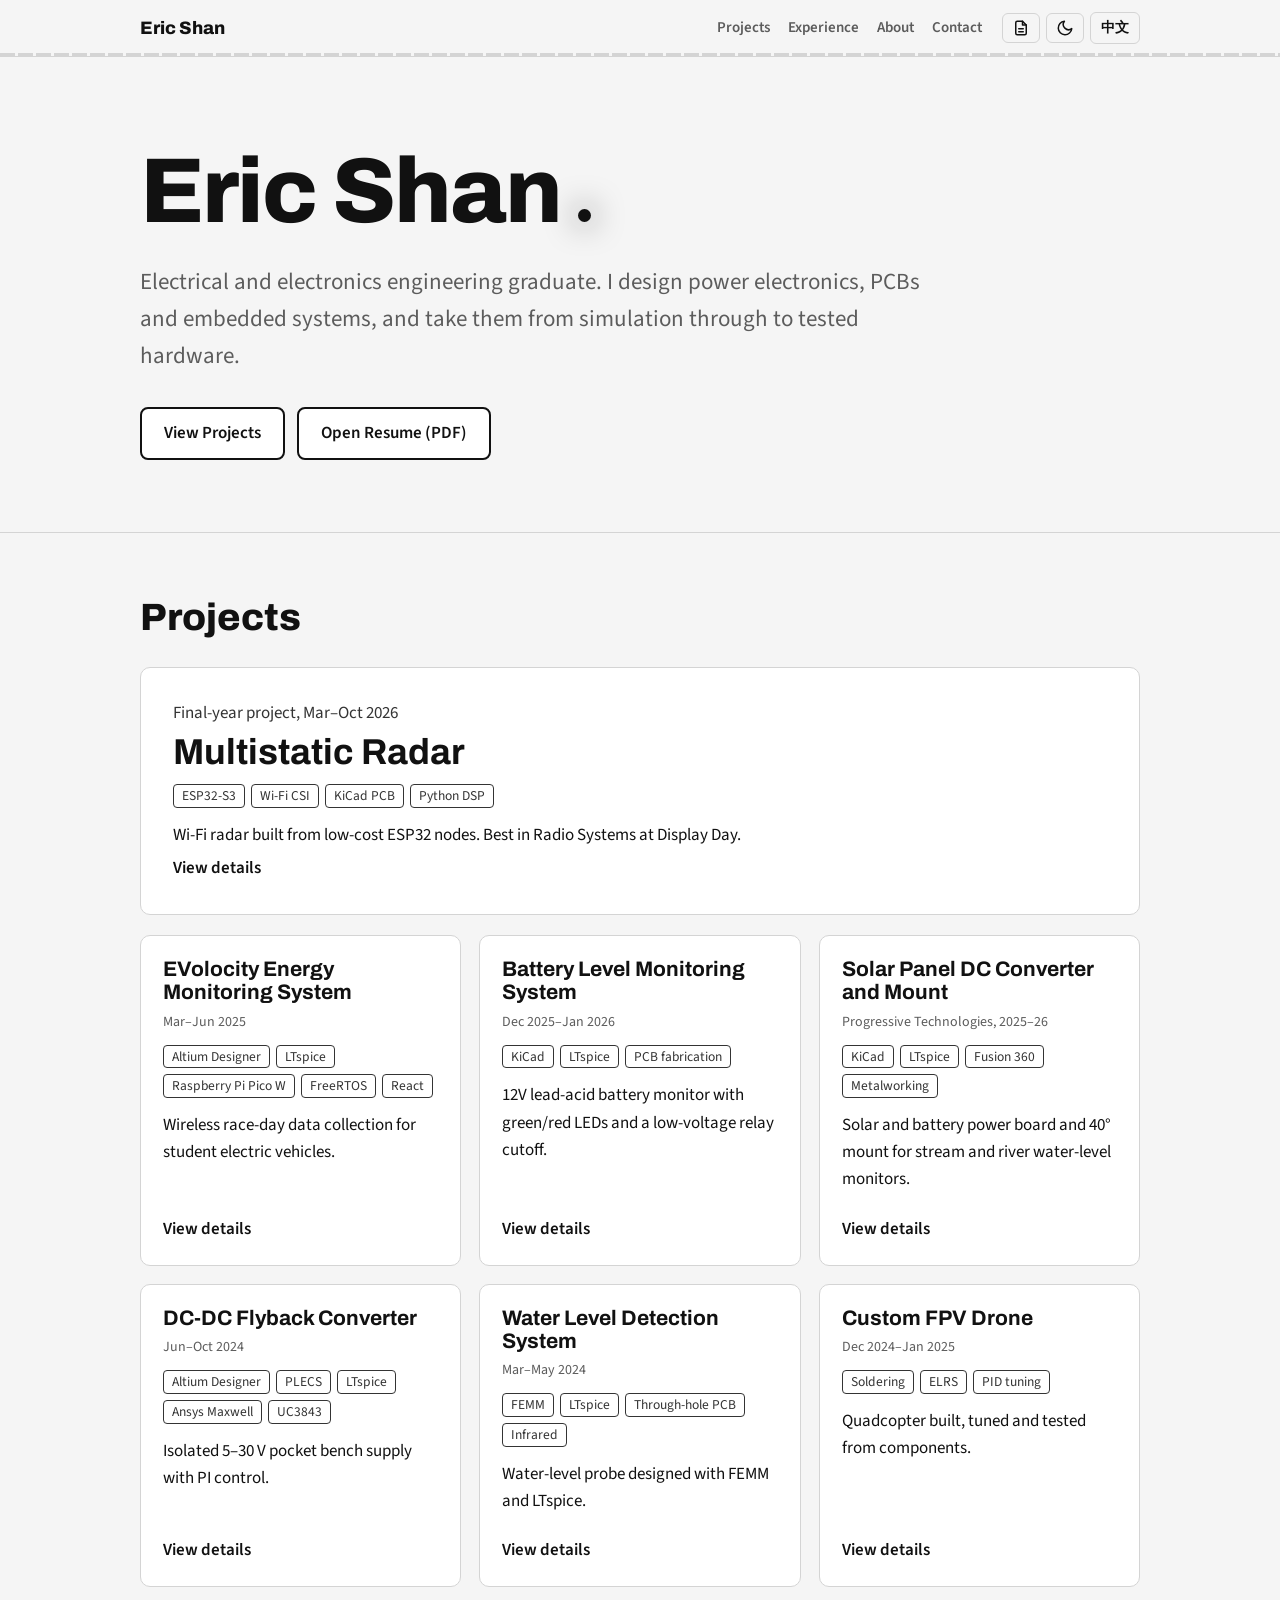
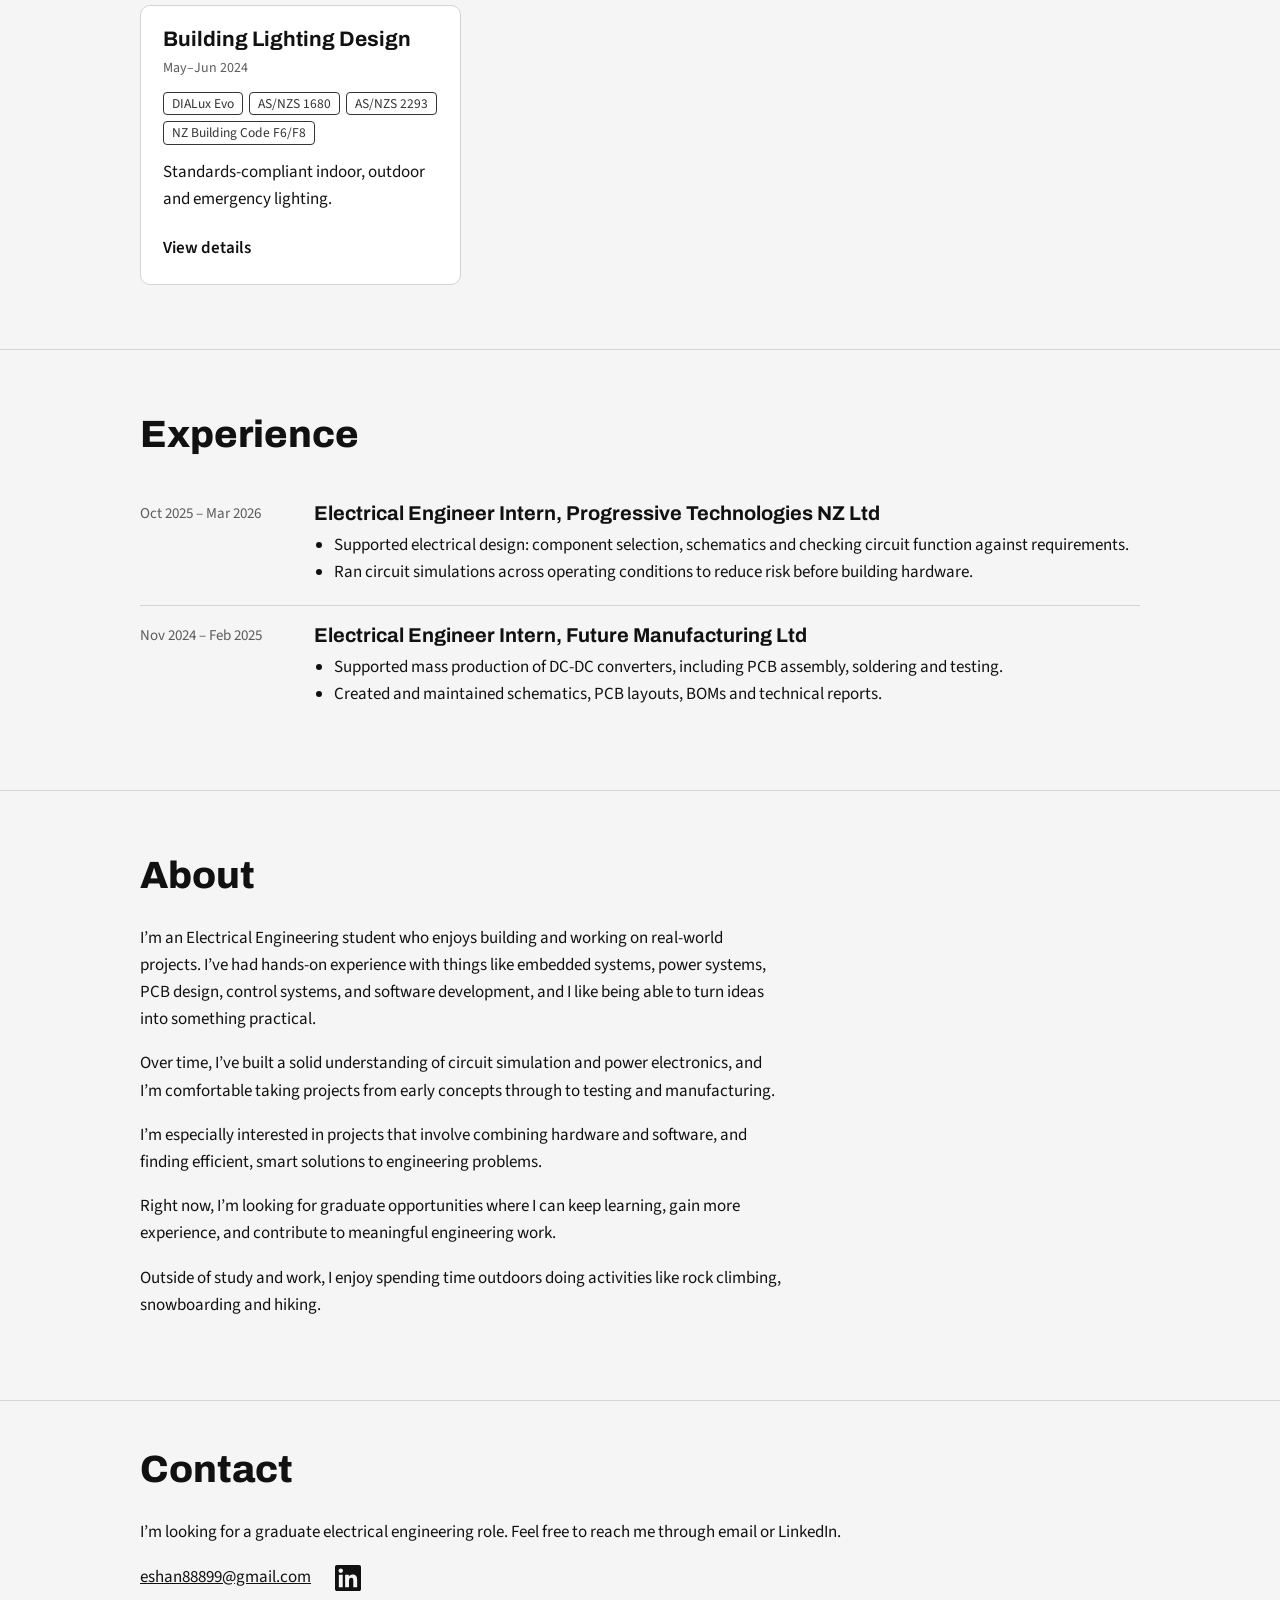
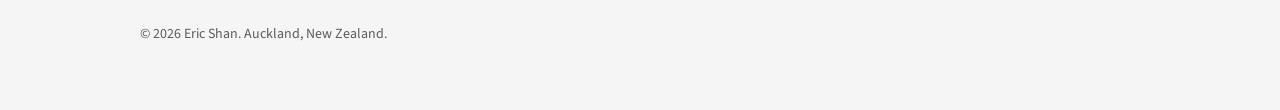
==== commit 379dc203: "Website project updates" ====
--- a/index.html
+++ b/index.html
@@ -68,15 +68,94 @@
 contactP:"I’m looking for a graduate electrical engineering role. Feel free to reach me through email or LinkedIn.",
 foot:"© 2026 Eric Shan. Auckland, New Zealand.",
 res:"Result",
-feat:{t:"Multistatic Radar",w:"Final-year project, Mar–Oct 2026",tags:["ESP32","Wi-Fi CSI","PCB design"],d:"Designed and built a multistatic radar from ESP32 microcontrollers. It uses Wi-Fi Channel State Information to detect movement and objects.",r:"Working system at NZ$22.75 per node. Rated best project in the Radio Systems category at the University of Auckland Display Day."},
+feat:{t:"Multistatic Radar",w:"Final-year project, Mar–Oct 2026",tags:["ESP32-S3","Wi-Fi CSI","KiCad PCB","Python DSP"],
+d:"Multistatic radar normally needs specialised, expensive hardware. For my final-year project (with partner Shakeer Devanath, supervised by Prof. Kevin Sowerby) I built a system from four ESP32-S3 boards that uses Wi-Fi Channel State Information (CSI) to detect people moving and roughly locate them: one transmitter and three receivers, with offline processing in Python.",
+r:"Working four-node system for about NZ$91 (NZ$22.75 per node). 99%+ packet capture and synchronisation from 2 m to 30 m. Rated best project in the Radio Systems category at the University of Auckland Display Day.",
+x:[
+{h:"Hardware",p:"Each node is an ESP32-S3 module with an external flat-patch antenna, powered from a USB power bank. I validated the design with a first generation built from off-the-shelf modules, then designed a compact 47 × 83 mm two-layer KiCad PCB with USB-C input, 3.3 V regulation, a microSD socket and an optional buck converter, fabricated and assembled by JLCPCB. The buck converter sits away from the RF module to keep switching noise off the antenna."},
+{h:"Cost",p:"The custom PCB cut the cost per node from NZ$42.51 in Generation 1 to NZ$22.75 in Generation 2, so the four-node system costs about NZ$91 instead of NZ$170. A Raspberry Pi 5 costs roughly 9 times a node, and an ADALM-PLUTO software-defined radio roughly 21 times."},
+{h:"Firmware",p:"C++ on PlatformIO. The transmitter broadcasts numbered ESP-NOW packets on a fixed channel, and each receiver captures CSI, discards packets from other devices and logs to microSD in blocks. The packet numbers let the three receivers be aligned afterwards without a shared precision clock."},
+{h:"Signal processing",p:"The Python pipeline aligns the three logs, removes static clutter and takes an FFT over a sliding 50-packet window to get a Doppler profile per receiver. It then tests the search area cell by cell to find the position that best explains all three Doppler shifts, and shows the result as a likelihood heatmap."},
+{h:"Testing",p:"Packet capture and synchronisation stayed at 99% or better from 2 m to 30 m, and a single interior wall barely affected them. Spectrograms of sitting and standing showed a clear burst up to 100 Hz at the moment of movement. Tracking tests used the transmitter at the centre with three receivers 2 m away at 120° spacing, comparing an anechoic-chamber control, one walker and two walkers."},
+{h:"Results",p:"Packet capture and synchronisation stayed at 99% or better from 2 m to 30 m, fell to 94% and 91% at 50 m, and dropped to 62% and 72% at 90 m. A single interior wall barely mattered (99% and 98%), but a full floor between nodes cut it to 21% and 3%. Sitting and standing produced a clear burst up to 100 Hz in the spectrograms, so human movement is visible in the CSI. With one person walking through the test area, the three receivers agreed on the approximate region and direction of movement."},
+{h:"What it can do",p:"The system detects human movement and shows the approximate zone of a single moving person, using only Wi-Fi signals and no cameras or microphones. That suits presence and occupancy sensing, such as building energy management or monitoring activity in a room. At NZ$22.75 per extra node, it is also a practical platform for teaching and further multistatic sensing research."}
+]},
 p:[
-{t:"EVolocity Energy Monitoring System",w:"Mar–Jun 2025",tags:["Altium Designer","LTspice","Raspberry Pi Pico W"],d:"EVolocity students race electric vehicles, but race-day scoring was slowed by manual ECU data retrieval. I built a wireless system with a sensing PCB, Pico W firmware and a dashboard that collects the data automatically over UART or USB.",r:"128 kB/s over 10 m+, download time cut by over 80%, zero packet loss."},
-{t:"Battery Level Monitoring System",w:"Dec 2025–Jan 2026",tags:["KiCad","LTspice","PCB fabrication"],d:"A 12V lithium battery monitor with LED level indicators, a buzzer and an emergency relay cutoff that protects the battery from low voltage. I handled the whole process: simulation, component selection, layout, fabrication, assembly and testing."},
-{t:"Solar Panel DC Converter and Mount",w:"Progressive Technologies, 2025–26",tags:["KiCad","Fusion 360","Metalworking"],d:"A solar and battery power PCB for remote lake and stream water-level monitoring for local councils, plus a weatherproof enclosure and a mount that holds the panel at 40° for New Zealand conditions."},
-{t:"DC-DC Flyback Converter",w:"Jun–Oct 2024",tags:["Altium Designer","PLECS","UC3843"],d:"A pocket-sized bench power supply: an isolated current-mode flyback that takes 20 VDC in and gives a user-set 5–30 VDC out. A PI controller on an ATmega328PB sets the PWM into the UC3843. I specified the transformer and protection, then tested it under varying loads."},
-{t:"Water Level Detection System",w:"Mar–May 2024",tags:["FEMM","LTspice","Through-hole PCB"],d:"A water-level probe designed with electromagnetic simulation in FEMM, with transmitter and receiver circuits designed in LTspice and built on a through-hole PCB."},
-{t:"Custom FPV Drone",w:"Dec 2024–Jan 2025",tags:["Soldering","ELRS","PID tuning"],d:"A quadcopter built from brushless motors, ESCs, an ELRS receiver and a flight controller. I did the calibration, PID tuning and signal mapping, and designed the power distribution with noise mitigation."},
-{t:"Building Lighting Design",w:"May–Jun 2024",tags:["DIALux Evo"],d:"Assessed the lighting of a two-storey building and designed energy-efficient, standards-compliant replacement lighting, plus outdoor and emergency lighting (AS/NZS 1680, AS/NZS 2293, NZ Building Code F6/F8)."}],
+{t:"EVolocity Energy Monitoring System",w:"Mar–Jun 2025",tags:["Altium Designer","LTspice","Raspberry Pi Pico W","FreeRTOS","React"],
+d:"EVolocity students race electric vehicles, but race-day scoring was slowed by manual ECU data retrieval over USB-C, which could delay results by up to 90 minutes. Our team built a wireless system with a sensing PCB, Pico W firmware and a web dashboard that collects the data automatically over UART or USB.",
+r:"128 kB/s over 10 m+, download time cut by over 80%, zero packet loss.",
+x:[
+{h:"Hardware",p:"The sensing PCB measures voltage with a buffer op-amp and current across two parallel 0.2 Ω shunt resistors with a gain-of-10 amplifier. Each signal passes through an RC low-pass filter to prevent aliasing, and Schottky diodes clamp it to 3.3 V to protect the Pico W. An L78L05 regulator supplies the op-amps, and test points and decoupling capacitors make debugging easier."},
+{h:"Firmware",p:"C with the Pico SDK and FreeRTOS, split across the Pico W's two cores. One task samples voltage, current and temperature at 5 Hz and averages them each second. Flash tasks batch the samples into 256-byte pages and write them to a circular buffer holding about 24 hours of data, storing the write offset so nothing is lost in a power cut. A Wi-Fi task reconnects automatically every 5 seconds, and an HTTP task posts batches of 56 samples as JSON to the server."},
+{h:"Software",p:"A SERN-stack app: Express and Node.js with SQLite on the backend, and a React and TypeScript dashboard built with Vite and Shadcn UI. It manages competitions, teams, events and monitors, scores teams automatically from time or energy, and shows a leaderboard and voltage, current, power and energy graphs per team."},
+{h:"Testing",p:"I tested the sensing circuits with 4 Ω to 12 Ω loads over ten trials each. Firmware was checked with a 2 V reference on the ADC pins and by comparing values written to and read back from flash. The backend was tested with Jest and Supertest, and the frontend with ViTest."},
+{h:"Results",p:"Voltage measurement error averaged about 0.7% and current about 0.9%, inside the ±1% requirement. Noise stayed below 10 mV RMS and the 5 V regulator held within ±0.02 V across all loads. The ADC read within 0.87% of a 2 V reference. The system reached 128 kB/s over 10 m+, cut download time by over 80% and lost no packets under simulated interference."},
+{h:"What it can do",p:"Race-day data now arrives wirelessly with no cables to plug in. Judges get scores and rankings straight away, and teachers and mentors can follow their team's performance during the event. Because each monitor is its own entity, a unit can be paired with a different team if something goes wrong, and one app can run several competitions."}
+]},
+{t:"Battery Level Monitoring System",w:"Dec 2025–Jan 2026",tags:["KiCad","LTspice","PCB fabrication"],
+d:"A battery monitor for ProTech's remote power products. It shows the charge state of a 12V lead-acid battery with green and red LEDs and automatically disconnects the battery before deep discharge can damage it. I handled the whole process: simulation, schematic, KiCad layout, soldering and testing.",
+r:"Boards passed a repeatable voltage-sweep test, with trip and reset thresholds inside tolerance and the relay switching cleanly with no chatter.",
+x:[
+{h:"What it does",p:"The board is designed for unattended installations, a common requirement across ProTech's remote power products. A green LED shows a healthy battery voltage, a red LED warns when the voltage drops toward the low-battery threshold, and if it keeps falling to a critical level a transistor switches a relay that disconnects the battery from the load."},
+{h:"Design",p:"A resistor divider scales the battery voltage down so that a comparator stage can compare it against fixed reference thresholds, with a second comparator handling the critical cutoff. I simulated the circuit in LTspice, and after my supervisor Peter approved the schematic I moved it into KiCad."},
+{h:"Debugging",p:"In the first prototype, slowly lowering the input voltage made the relay chatter on and off around the disconnect threshold. The comparator had no hysteresis, so noise on the sense line kept flipping the output. I added a feedback resistor from the comparator output to its non-inverting input, which opens a deliberate gap between the disconnect and reconnect voltages so the relay switches once and stays there. I then updated the schematic and bill of materials and flagged the new resistor value so later batches were built correctly."},
+{h:"Layout and build",p:"I laid out a two-layer board in KiCad, keeping the relay contacts and flyback diode close together to reduce loop area and routing the sense line away from the noisier relay-driving section. When the boards came back from fabrication I hand-soldered both the surface-mount parts and the through-hole parts, including the relay and screw terminals."},
+{h:"Testing",p:"Each board went through the same procedure: connect a bench supply to the sense input, sweep the voltage down and back up while watching the LEDs and relay state with a multimeter, and confirm that the trip and reset thresholds fall within the tolerance band and the relay does not chatter. Boards that failed were debugged by following the circuit diagram to find the part not doing its job."},
+{h:"Results",p:"Boards that passed the sweep test were approved for use. The hysteresis fix gave clean, decisive switching, and the experience showed me why a defined test procedure matters more than visual inspection before a board leaves the bench."}
+]},
+{t:"Solar Panel DC Converter and Mount",w:"Progressive Technologies, 2025–26",tags:["KiCad","LTspice","Fusion 360","Metalworking"],
+d:"A solar and battery power PCB for remote stream and river water-level monitoring for local councils, plus a weatherproof die-cast aluminium enclosure and a mount that holds the panel at about 40° for New Zealand conditions.",
+r:"A regulated, thermally checked power board, and a mounting bracket that was prototyped, test-fitted and signed off for production.",
+x:[
+{h:"The problem",p:"The monitors sit in streams and rivers with no mains power, so a solar panel is the main source and a battery stores energy for low light and overnight. The board has to cope with a panel's much higher open-circuit voltage, work outdoors for years and need little maintenance."},
+{h:"Power board",p:"The core is an adjustable voltage regulator on the panel output, which clamps the voltage delivered to the battery and electronics. I worked from the panel datasheet's open-circuit voltage and short-circuit current and the target battery charge voltage to choose the feedback divider values and to size the current-limiting and protection parts."},
+{h:"Simulation",p:"I simulated the circuit in LTspice across the panel's real operating range, from full sun to heavy overcast, to confirm a safe, stable output voltage with acceptable ripple. It also caught a thermal issue before hardware: at the panel's maximum rated current the regulator dissipated more power than I had assumed, so I added a larger copper pour to act as a heatsink."},
+{h:"Layout",p:"This board needs wider copper tracks than the battery sensor board to carry the charging current, and more robust connectors for the panel and battery leads because it lives outdoors in a weatherproof enclosure."},
+{h:"Enclosure and mount",p:"I designed the bracket in CAD to hold the panel at about 40°, an angle I chose from research on solar irradiance at New Zealand's latitude to balance summer and winter energy. A die-cast aluminium enclosure was selected over cheaper plastic for better sealing and durability against humidity, temperature swings, splashing in high water and impact or tampering. A full CAD mock-up showed the first bracket clashed with the panel frame, so I reprofiled the mounting flange to clear it while still supporting wind loads. A physical prototype was then made and test-fitted before sign-off for production."},
+{h:"Testing and calculations",p:"On the bench I used an adjustable supply to emulate different panel outputs, confirmed the regulated output voltage and checked component temperatures under sustained load. I also estimated battery run-time for the monitor from its load current and battery capacity."},
+{h:"Results",p:"The board delivered a regulated output on the bench, the thermal issue was fixed before it reached hardware, and the mount design passed its physical test-fit and was signed off for production."}
+]},
+{t:"DC-DC Flyback Converter",w:"Jun–Oct 2024",tags:["Altium Designer","PLECS","LTspice","Ansys Maxwell","UC3843"],
+d:"A pocket-sized bench power supply that runs from a 20 V USB-C PD source and gives an isolated, user-set 5–30 V output, controlled and monitored from a computer. Our team of four designed the flyback converter, its transformer and the control firmware, then built and tested the prototype against a course specification.",
+r:"Designed to a 12 W, 100 kHz specification: below 100 mV ripple, over 80% efficiency above 5 W, 5% load regulation, over 0.5 kV isolation and 32 V over-voltage protection.",
+x:[
+{h:"Hardware",p:"The power stage is an isolated current-mode flyback converter switching at 100 kHz. A UC3843 controller generates the PWM, and an ATmega328PB on the secondary side measures the output voltage and sets the duty through a PI controller. The control signal and the USB-UART link to the computer both cross the isolation barrier through digital isolators, and the microcontroller is powered from an isolated supply module. I simulated the converter in LTspice and PLECS before building it."},
+{h:"Magnetics",p:"I designed the flyback transformer, specified its turns ratio, inductance and core, and validated it in Ansys Maxwell, then checked the finished transformer against the model. I also specified the protection components, including the 32 V over-voltage protection."},
+{h:"Firmware",p:"The ATmega328PB firmware, written in Atmel Studio and verified in Proteus VSM and on an Xplained Mini board, reads the output voltage with the ADC, runs the PI controller, and talks to the computer over UART at 9600 baud. The user types a voltage setpoint on the PC and sees the measured output voltage in return."},
+{h:"Testing",p:"The project followed four gate reviews: converter design and LTspice results, transformer design with Maxwell and experimental data, open-loop hardware testing on the provided PCB including the over-voltage protection, and finally the PI controller. The finished prototype was tested under varying loads and compared against the specification."},
+{h:"What it can do",p:"One small unit replaces a bulky bench supply: it takes a standard 20 V USB-C PD input, gives an isolated output from 5 V to 30 V, and is controlled and monitored from a computer. Output power is limited at low voltages and reaches 12 W at 20 V and above."}
+]},
+{t:"Water Level Detection System",w:"Mar–May 2024",tags:["FEMM","LTspice","Through-hole PCB","Infrared"],
+d:"Aliaxis asked our team of four for a way to monitor farm water tanks without radio emissions, which would avoid CE, FCC and N-tick testing. We designed a capacitive water-level probe, an infrared transmitter and a receiver that turns the signal back into a DC voltage, with the electronics simulated in LTspice and built on a through-hole PCB.",
+r:"Output of 1.26 V for an empty tank and 3.00 V for a full one against a 1–3 V target, 2.9 m infrared range, no RF emissions, and about 95% to 99% simulated probe accuracy.",
+x:[
+{h:"Probe",p:"The probe is a flat two-core cable, and its capacitance rises as more of it is submerged because water has a much higher dielectric constant than air. We modelled it in FEMM for a 2.5 m tank and compared PVC with silicone rubber insulation. PVC gave a wider capacitance range (54 pF to 341 pF against 40 pF to 152 pF), and it is cheaper, more durable and more stable. Simulated accuracy with PVC was about 95% at 20% full, rising to about 99% at 100%, and a 3 pF change corresponds to roughly 2.6 cm of water."},
+{h:"Transmitter",p:"The probe is not built into the circuit, so four fixed capacitors stand in for different water levels. A 555 timer turns the capacitance into a square wave of about 6.8 kHz to 14.2 kHz, and a MOSFET drives an infrared LED with a 25% duty cycle. Short 360 mA pulses give a strong signal while the average current stays at 90 mA, safely under the LED's limit."},
+{h:"Receiver",p:"A photodiode in photoconductive mode picks up the infrared pulses, followed by two TLC082 op-amp stages with a total gain of 50 that keep the square wave's shape. A Schmitt trigger cleans up the pulses, a 555 timer converts the frequency into a varying duty cycle, and a low-pass filter turns that into a steady DC voltage. More water means lower frequency and a higher output. A parabolic reflective cone around the photodiode collects stray light."},
+{h:"Power and cost",p:"The transmitter draws about 100 mA, so the system needs roughly 2400 mAh per day. We chose a solar panel with a battery, and a panel of about 20 cm × 20 cm is enough to supply it through a June in Invercargill, the worst case in New Zealand. At a batch of 1000, each unit would cost about $257.64, and the battery and panel make up about 72% of that. The estimate allows the device to run for over a week without charging."},
+{h:"Results",p:"The receiver output was 3.00 V for a full tank and 1.26 V for an empty one, so the empty reading was off the 1 V target by about 26%. The infrared link worked up to 2.9 m. Because the signal is light rather than radio, the design needs no RF compliance testing. Range could be extended with more or stronger LEDs, or a lower duty cycle."},
+{h:"What it can do",p:"The system gives farmers a continuous, wireless reading of a tank's water level at a price they can afford. The stable DC output is suitable as an input to an external control system, and the solar power means no cables or regular maintenance are needed."}
+]},
+{t:"Custom FPV Drone",w:"Dec 2024–Jan 2025",tags:["Soldering","ELRS","PID tuning"],
+d:"A quadcopter built from brushless motors, ESCs, an ELRS receiver and a flight controller. I did the calibration, PID tuning and signal mapping, and designed the power distribution with noise mitigation.",
+r:"A custom quadcopter that flies stably after calibration and PID tuning.",
+x:[
+{h:"Build",p:"I chose and assembled the parts: brushless motors, ESCs, an ELRS receiver and a flight controller, soldered together on a frame."},
+{h:"Design process",p:"I designed the power distribution to feed the motors and electronics from one battery while keeping motor switching noise away from the flight controller and receiver, using short, well-separated power leads and decoupling. I then calibrated the sensors, mapped the receiver channels to the flight controller, and tuned the PID gains step by step, adjusting while test flying until it responded cleanly."},
+{h:"Results",p:"The drone flies and responds smoothly to the controller after tuning, and the power design keeps the radio link and flight controller free of motor noise."}
+]},
+{t:"Building Lighting Design",w:"May–Jun 2024",tags:["DIALux Evo","AS/NZS 1680","AS/NZS 2293","NZ Building Code F6/F8"],
+d:"For ECO Design Limited's two-storey office building in Whangarei, our team of three assessed the existing T8 fluorescent lighting and designed a replacement that is energy-efficient and compliant with the standards. The scope covered indoor, outdoor and emergency lighting (AS/NZS 1680, AS/NZS 2293, NZ Building Code F6/F8), with a 12-year payback target.",
+r:"Indoor lighting power cut by about 75%, annual CO2 down from 18.6 tonnes to 5.2 tonnes, and a payback period of about 7.5 years against the 12-year target.",
+x:[
+{h:"Existing lighting",p:"The building used T8 36W fluorescent fittings with a power density of about 14.9 W/m², far above the 8 W/m² limit for large offices in AS/NZS 4243.2. Despite that, 17 of 40 spaces failed the uniformity requirement, and every CAD and conference room failed the glare limit (UGR 19). Replacing the 602 tubes would also cost about $6,020 in recycling."},
+{h:"Indoor design",p:"I modelled the building in DIALux Evo using ETAP U2 recessed LED luminaires, with square fittings in working spaces and linear fittings in circulation areas. The lobby uses suspended luminaires, the toilets use warmer 3000K light, and a wall washer lights the vertical surfaces in the changing room. All fittings are dimmable, so daylight can be offset in software. In Room 111 CAD, the layout achieved a UGR of 14.3 and 235 lux of vertical illuminance on the back shelf."},
+{h:"Outdoor design",p:"Walkways and the 3 m front entrance were designed to AS/NZS 1158.3.1, with at least 10 lux and a uniformity of 0.25. The design uses IP65 Hide-a-lite Sharp Wall Asym luminaires, which are weatherproof for New Zealand conditions. DIALux results met or exceeded the requirements at every pedestrian area and entrance."},
+{h:"Emergency lighting",p:"ETAP K212/3 surface-mounted emergency luminaires with 90-minute backup cover all escape routes, rooms and stairs, designed for at least 1 lux at floor level as required by F6/F8. Pictogram exit signs are fitted above final exits and along escape routes. Luminaire counts were optimised in low-traffic areas, and the whole system was costed at $31,500 installed."},
+{h:"Results",p:"The new design achieved full compliance with AS/NZS 1680. Indoor lighting power fell from 22.6 kW to 5.6 kW. Annual running cost fell from $18,609 to $5,166, saving about $13,400 a year. Against a total cost of $101,120 for 353 new luminaires and recycling, that gives a payback of about 7.5 years. Annual CO2 emissions fell from 18.6 tonnes to 5.2 tonnes."},
+{h:"What it can do",p:"The client gets a complete, standards-compliant lighting package for the building: a low-glare indoor design, safe outdoor routes, and emergency lighting that meets the Building Code. It also pays for itself well inside the 12-year target while cutting emissions by about 72%."}
+]}
+],
 jobs:[
 {w:"Oct 2025 – Mar 2026",t:"Electrical Engineer Intern",o:"Progressive Technologies NZ Ltd",b:["Supported electrical design: component selection, schematics and checking circuit function against requirements.","Ran circuit simulations across operating conditions to reduce risk before building hardware."]},
 {w:"Nov 2024 – Feb 2025",t:"Electrical Engineer Intern",o:"Future Manufacturing Ltd",b:["Supported mass production of DC-DC converters, including PCB assembly, soldering and testing.","Created and maintained schematics, PCB layouts, BOMs and technical reports."]}],
@@ -93,22 +172,101 @@
 contactP:"我正在寻找电气工程方向的毕业生职位，最快的联系方式是电子邮件。",
 foot:"© 2026 单 Eric。新西兰奥克兰。",
 res:"成果",
-feat:{t:"多基地雷达",w:"毕业设计，2026 年 3 月至 10 月",tags:["ESP32","Wi-Fi CSI","PCB 设计"],d:"使用 ESP32 微控制器设计并制作了多基地雷达，利用 Wi-Fi 信道状态信息 (CSI) 检测移动和物体。",r:"系统成功运行，每个节点成本仅 22.75 新西兰元，并在奥克兰大学 Display Day 中被评为无线电系统类别最佳项目。"},
+feat:{t:"多基地雷达",w:"毕业设计，2026 年 3 月至 10 月",tags:["ESP32-S3","Wi-Fi CSI","KiCad PCB","Python 信号处理"],
+d:"多基地雷达通常需要昂贵的专用硬件。在毕业设计中（与项目搭档 Shakeer Devanath 合作，导师为 Kevin Sowerby 教授），我用四块 ESP32-S3 开发板搭建了系统，利用 Wi-Fi 信道状态信息 (CSI) 检测人员移动并大致定位：一个发射机、三个接收机，数据离线用 Python 处理。",
+r:"四节点系统成功运行，总成本约 91 新西兰元（每节点 22.75 新西兰元）。2 米至 30 米范围内丢包捕获率与同步率均达 99% 以上。在奥克兰大学 Display Day 中被评为无线电系统类别最佳项目。",
+x:[
+{h:"硬件",p:"每个节点由 ESP32-S3 模块和外接平板天线组成，使用移动电源供电。我先用现成模块搭建第一代验证设计，再设计了 47 × 83 mm 的双层 KiCad PCB，包含 USB-C 输入、3.3 V 稳压、microSD 插槽和可选降压模块，由 JLCPCB 制造并贴片。降压模块远离射频模块，避免开关噪声影响天线。"},
+{h:"成本",p:"定制 PCB 将单节点成本从第一代的 42.51 新西兰元降至第二代的 22.75 新西兰元，四节点系统约 91 新西兰元，而不是 170 新西兰元。一块 Raspberry Pi 5 约为单个节点价格的 9 倍，ADALM-PLUTO 软件无线电约为 21 倍。"},
+{h:"固件",p:"使用 C++ 和 PlatformIO。发射机在固定信道上广播带编号的 ESP-NOW 数据包，接收机采集 CSI，丢弃其他设备的数据包，并分块记录到 microSD。包编号让三个接收机无需共享精密时钟即可在事后对齐。"},
+{h:"信号处理",p:"Python 流程先对齐三个接收机的日志并去除静态杂波，再在 50 个数据包的滑动窗口上做 FFT，得到每个接收机的多普勒谱。随后逐格测试搜索区域，找出最能解释三个多普勒频移的位置，并以似然热力图显示。"},
+{h:"测试",p:"2 米至 30 米范围内，数据包捕获率和同步率保持在 99% 以上，一堵室内墙几乎没有影响。坐下和站起的频谱图在动作发生时出现直至 100 Hz 的突发。跟踪实验中，发射机位于中心，三个接收机以 120° 间隔分布在 2 米处，对比消声室对照、一人行走和两人行走。"},
+{h:"结果",p:"2 米至 30 米范围内，数据包捕获率和同步率保持在 99% 以上，50 米时降至 94% 和 91%，90 米时降至 62% 和 72%。一堵室内墙几乎没有影响（99% 和 98%），但隔一整层楼则降至 21% 和 3%。坐下和站起在频谱图中产生直至 100 Hz 的明显突发，说明人体运动可以在 CSI 中被观察到。一人穿过测试区域时，三个接收机对运动的大致区域和方向达成一致。"},
+{h:"能做什么",p:"系统能够检测人体移动，并显示单个移动者的大致所在区域，全程只使用 Wi-Fi 信号，不需要摄像头或麦克风。这适合人员存在和占用检测，例如楼宇能耗管理或监测房间内的活动。每增加一个节点只需 22.75 新西兰元，也适合作为教学和多基地传感研究的平台。"}
+]},
 p:[
-{t:"EVolocity 能源监测系统",w:"2025 年 3 月至 6 月",tags:["Altium Designer","LTspice","Raspberry Pi Pico W"],d:"EVolocity 让学生设计并参加电动车比赛，但比赛日评分因手动读取 ECU 数据而变慢。我开发了无线系统，包括传感 PCB、Pico W 固件和数据仪表盘，通过 UART 或 USB 自动采集数据。",r:"10 米以上传输速率 128 kB/s，下载时间减少 80% 以上，零丢包。"},
-{t:"电池电量监测系统",w:"2025 年 12 月至 2026 年 1 月",tags:["KiCad","LTspice","PCB 制造"],d:"12V 锂电池监测器，带 LED 电量指示、蜂鸣器和紧急继电器断电功能，防止电池过放。我负责全流程：仿真、选型、布局、制造、焊接和测试。"},
-{t:"太阳能直流转换器与支架",w:"Progressive Technologies，2025–26",tags:["KiCad","Fusion 360","金属加工"],d:"为当地市政部门监测湖泊和河流水位设计的太阳能与电池供电 PCB，并设计了防水外壳和使太阳能板保持 40° 倾角的支架，适应新西兰环境。"},
-{t:"DC-DC 反激式变换器",w:"2024 年 6 月至 10 月",tags:["Altium Designer","PLECS","UC3843"],d:"口袋尺寸的工作台电源：隔离式电流模式反激变换器，输入 20 VDC，输出 5–30 VDC 可调。ATmega328PB 上的 PI 控制器通过 UC3843 生成 PWM。我选定了变压器和保护元件，并在不同负载下测试。"},
-{t:"水位检测系统",w:"2024 年 3 月至 5 月",tags:["FEMM","LTspice","通孔 PCB"],d:"使用 FEMM 电磁仿真设计水位探头，收发电路在 LTspice 中设计，并制作成通孔 PCB。"},
-{t:"定制 FPV 无人机",w:"2024 年 12 月至 2025 年 1 月",tags:["焊接","ELRS","PID 调优"],d:"使用无刷电机、电调、ELRS 接收机和飞控组装的四旋翼无人机。我完成了校准、PID 调优和信号映射，并设计了带噪声抑制的配电系统。"},
-{t:"建筑照明设计",w:"2024 年 5 月至 6 月",tags:["DIALux Evo"],d:"评估一栋两层建筑的现有照明，设计节能且符合标准的照明方案，包括室外和应急照明 (AS/NZS 1680、AS/NZS 2293、新西兰建筑规范 F6/F8)。"}],
+{t:"EVolocity 能源监测系统",w:"2025 年 3 月至 6 月",tags:["Altium Designer","LTspice","Raspberry Pi Pico W","FreeRTOS","React"],
+d:"EVolocity 让学生设计并参加电动车比赛，但比赛日评分因通过 USB-C 手动读取 ECU 数据而变慢，结果最多可延迟 90 分钟。我们团队开发了无线系统，包括传感 PCB、Pico W 固件和网页仪表盘，通过 UART 或 USB 自动采集数据。",
+r:"10 米以上传输速率 128 kB/s，下载时间减少 80% 以上，零丢包。",
+x:[
+{h:"硬件",p:"传感 PCB 用缓冲运放测量电压，用两个并联的 0.2 Ω 采样电阻和增益为 10 的放大器测量电流。每路信号经过 RC 低通滤波以防混叠，并由肖特基二极管钳位在 3.3 V 以保护 Pico W。L78L05 稳压器为运放供电，测试点和去耦电容便于调试。"},
+{h:"固件",p:"使用 C 语言、Pico SDK 和 FreeRTOS，任务分布在 Pico W 的两个核心上。一个任务以 5 Hz 采样电压、电流和温度，并每秒取平均值。Flash 任务把样本按 256 字节页批量写入环形缓冲区，可存约 24 小时数据，并保存写入偏移量，断电后不丢数据。Wi-Fi 任务每 5 秒自动重连，HTTP 任务把每 56 个样本打包成 JSON 发送到服务器。"},
+{h:"软件",p:"采用 SERN 技术栈：后端为 Express、Node.js 和 SQLite，前端为用 Vite 和 Shadcn UI 构建的 React + TypeScript 仪表盘。它管理赛事、队伍、项目和监测器，根据时间或能耗自动给队伍评分，并显示排行榜以及每支队伍的电压、电流、功率和能量图表。"},
+{h:"测试",p:"我用 4 Ω 至 12 Ω 负载测试传感电路，每种负载做十次。固件通过在 ADC 引脚接入 2 V 基准，以及比对写入和读回 flash 的数值来验证。后端用 Jest 和 Supertest 测试，前端用 ViTest 测试。"},
+{h:"结果",p:"电压测量平均误差约 0.7%，电流约 0.9%，满足 ±1% 的要求。噪声低于 10 mV RMS，5 V 稳压器在所有负载下保持在 ±0.02 V 以内。ADC 读取 2 V 基准的误差为 0.87%。系统在 10 米以上达到 128 kB/s，下载时间减少 80% 以上，在模拟干扰下零丢包。"},
+{h:"能做什么",p:"比赛日数据现在无线传输，无需插线。裁判可以立即得到分数和排名，老师和导师也能在比赛期间查看自己队伍的表现。每个监测器都是独立的实体，出现问题时可以重新配对给其他队伍，同一个应用还能运行多个赛事。"}
+]},
+{t:"电池电量监测系统",w:"2025 年 12 月至 2026 年 1 月",tags:["KiCad","LTspice","PCB 制造"],
+d:"为 ProTech 远程供电产品设计的电池监测器。它用绿色和红色 LED 显示 12V 铅酸电池的状态，并在深度放电造成损坏之前自动断开电池。我负责全流程：仿真、原理图、KiCad 布局、焊接和测试。",
+r:"电路板通过了可重复的电压扫描测试：动作和复位阈值在容差范围内，继电器干净切换，无抖动。",
+x:[
+{h:"功能",p:"这块板用于无人值守的安装环境，这是 ProTech 许多远程供电产品的共同需求。电压正常时绿色 LED 亮起，电压降向低电量阈值时红色 LED 发出警告，如果继续降到临界水平，晶体管会驱动继电器，把电池与负载断开。"},
+{h:"设计",p:"电阻分压把电池电压降下来，让比较器与固定的参考阈值比较，第二级比较器负责临界断电。我在 LTspice 中仿真电路，导师 Peter 批准原理图后，我把它转入 KiCad。"},
+{h:"调试",p:"在第一版原型中，我缓慢降低输入电压，发现继电器在断开阈值附近反复抖动。比较器没有迟滞，检测线上的少量噪声就足以让输出反复翻转。我在比较器输出与同相输入之间加了一个反馈电阻，在断开电压和重新接通电压之间留出一个刻意的间隙，让继电器只动作一次并保持状态。随后我更新了原理图和物料清单，并标注新的电阻值，确保后续批次正确生产。"},
+{h:"布局与制作",p:"我在 KiCad 中做了双层板布局，把继电器触点和续流二极管靠近放置以减小回路面积，并让检测线远离噪声较大的继电器驱动部分。电路板制造回来后，我手工焊接了贴片和通孔元件，包括继电器和接线端子。"},
+{h:"测试",p:"每块板都经过同样的流程：把台式电源接到检测输入端，先降低再升高电压，同时用万用表观察 LED 和继电器状态，确认动作和复位阈值落在容差范围内，且继电器不抖动。不合格的板按电路图逐一排查不工作的元件。"},
+{h:"结果",p:"通过扫描测试的板子被批准使用。迟滞修改让切换干净果断，这次经历也让我明白，电路板出工作台之前，明确的测试流程比目视检查重要得多。"}
+]},
+{t:"太阳能直流转换器与支架",w:"Progressive Technologies，2025–26",tags:["KiCad","LTspice","Fusion 360","金属加工"],
+d:"为当地市政部门监测溪流和河流水位设计的太阳能与电池供电 PCB，并设计了防水压铸铝外壳和使太阳能板保持约 40° 倾角的支架，适应新西兰环境。",
+r:"电源板输出稳定并经过热检查，支架经过原型制作和试装，并获批投产。",
+x:[
+{h:"问题",p:"监测设备位于溪流和河流旁，没有市电，所以以太阳能板为主要电源，用电池储能以应对弱光和夜间。电路板必须应对太阳能板高得多的开路电压，能在户外长期工作，并且几乎不需要维护。"},
+{h:"电源板",p:"核心是接在太阳能板输出端的可调稳压器，它钳制送往电池和电子设备的电压。我根据太阳能板数据手册中的开路电压和短路电流，以及目标电池充电电压，选择反馈分压电阻值，并确定限流和保护元件的规格。"},
+{h:"仿真",p:"我在 LTspice 中仿真了太阳能板的真实工作范围，从强日照到严重阴天，确认输出电压安全稳定、纹波可接受。仿真还在硬件制作前发现了一个热问题：在太阳能板最大额定电流下，稳压器的功耗比我原先假设的更高，所以我增加了较大的铜皮作为散热片。"},
+{h:"布局",p:"这块板需要比电池传感板更宽的铜走线来承载充电电流，由于要装在户外防水外壳内，太阳能板和电池的接线也选用了更牢固的连接器。"},
+{h:"外壳与支架",p:"我用 CAD 设计了让太阳能板保持约 40° 倾角的支架，这个角度来自对新西兰纬度太阳辐照度的调研，用来平衡夏季和冬季的发电量。外壳选用压铸铝而不是更便宜的塑料，因为密封性更好，也更能抵御潮湿、温度变化、洪水时的飞溅以及撞击或人为破坏。完整的 CAD 模型显示最初的支架与太阳能板边框冲突，所以我重新设计了安装法兰以避开边框，同时仍能承受风载。随后制作了实物原型并试装，再批准投产。"},
+{h:"测试与计算",p:"我在台上用可调电源模拟不同的太阳能板输出，确认稳压输出电压，并在持续负载下检查元件温度。我还根据负载电流和电池容量估算了监测设备的电池运行时间。"},
+{h:"结果",p:"电路板在台上输出稳定，热问题在进入硬件阶段前就已解决，支架设计通过了实物试装并获批投产。"}
+]},
+{t:"DC-DC 反激式变换器",w:"2024 年 6 月至 10 月",tags:["Altium Designer","PLECS","LTspice","Ansys Maxwell","UC3843"],
+d:"一款口袋尺寸的工作台电源：由 20 V USB-C PD 电源供电，输出隔离、用户可设定的 5–30 V，并通过电脑控制和监测。我们四人团队设计了反激变换器、变压器和控制固件，并制作原型，按课程规格进行测试。",
+r:"按 12 W、100 kHz 规格设计：纹波低于 100 mV，5 W 以上效率高于 80%，负载调整率 5%，隔离超过 0.5 kV，过压保护 32 V。",
+x:[
+{h:"硬件",p:"功率级是隔离式电流模式反激变换器，开关频率 100 kHz。UC3843 控制器产生 PWM，副边的 ATmega328PB 测量输出电压，并通过 PI 控制器设定占空比。控制信号和与电脑之间的 USB-UART 通信都通过数字隔离器跨越隔离带，微控制器由隔离电源模块供电。搭建前我在 LTspice 和 PLECS 中对变换器进行了仿真。"},
+{h:"磁性元件",p:"我设计了反激变压器，确定了匝比、电感和磁芯，并用 Ansys Maxwell 验证，然后将实际绕制的变压器与模型对比。我还选定了保护元件，包括 32 V 过压保护。"},
+{h:"固件",p:"ATmega328PB 固件在 Atmel Studio 中编写，并用 Proteus VSM 和 Xplained Mini 开发板验证。它通过 ADC 读取输出电压，运行 PI 控制器，并以 9600 波特率通过 UART 与电脑通信。用户在电脑上输入电压设定值，并看到测得的输出电压。"},
+{h:"测试",p:"项目经过四次关口评审：变换器设计与 LTspice 结果，变压器设计与 Maxwell 及实验数据，在提供的 PCB 上进行开环硬件测试（含过压保护），最后是 PI 控制器。成品原型在不同负载下测试，并与规格对比。"},
+{h:"能做什么",p:"一个小型装置即可取代笨重的工作台电源：采用标准 20 V USB-C PD 输入，提供 5 V 至 30 V 的隔离输出，并通过电脑控制和监测。低电压下输出功率受限，20 V 及以上可达 12 W。"}
+]},
+{t:"水位检测系统",w:"2024 年 3 月至 5 月",tags:["FEMM","LTspice","通孔 PCB","红外"],
+d:"Aliaxis 请我们四人团队设计一种无射频发射的农场水箱监测方案，这样可以避免 CE、FCC 和 N-tick 认证测试。我们设计了电容式水位探头、红外发射机，以及把信号还原为直流电压的接收机，电子电路在 LTspice 中仿真，并制作在通孔 PCB 上。",
+r:"空水箱输出 1.26 V、满水箱输出 3.00 V（目标 1–3 V），红外传输距离 2.9 米，无射频发射，探头仿真精度约 95% 至 99%。",
+x:[
+{h:"探头",p:"探头是扁平双芯电缆，水的介电常数远高于空气，因此浸入水中越多，电容越大。我们在 FEMM 中针对 2.5 米水箱建模，比较了 PVC 和硅橡胶绝缘材料。PVC 的电容范围更宽（54 pF 至 341 pF，硅橡胶为 40 pF 至 152 pF），而且更便宜、更耐用、更稳定。使用 PVC 时，仿真精度在 20% 水位约为 95%，到 100% 时约为 99%，3 pF 的变化约对应 2.6 厘米的水位。"},
+{h:"发射机",p:"探头没有接入电路，所以用四个固定电容代表不同水位。555 定时器把电容转换为约 6.8 kHz 至 14.2 kHz 的方波，MOSFET 以 25% 占空比驱动红外 LED。360 mA 的短脉冲提供较强的信号，同时平均电流保持在 90 mA，安全低于 LED 的限值。"},
+{h:"接收机",p:"工作在光电导模式的光电二极管接收红外脉冲，后接两级 TLC082 运放，总增益为 50，并保持方波波形。施密特触发器整理脉冲，555 定时器把频率转换为变化的占空比，再由低通滤波器变成稳定的直流电压。水越多，频率越低，输出越高。光电二极管外的抛物面反射锥用于收集散射光。"},
+{h:"供电与成本",p:"发射机电流约 100 mA，系统每天约需 2400 mAh。我们选择了太阳能板加电池，约 20 cm × 20 cm 的太阳能板就足以在新西兰最不利的英弗卡吉尔六月份为其供电。按 1000 件批量，每台约 257.64 新西兰元，其中电池和太阳能板约占 72%。该估算可让设备在无充电的情况下运行一周以上。"},
+{h:"结果",p:"满水箱时接收机输出 3.00 V，空水箱时输出 1.26 V，空水箱读数与 1 V 目标相差约 26%。红外链路最远可达 2.9 米。由于传输的是光而不是无线电，设计无需射频合规测试。增加 LED 数量或使用更强的 LED，或降低占空比，都可以扩大传输范围。"},
+{h:"能做什么",p:"系统让农户以可负担的价格连续、无线地读取水箱水位。稳定的直流输出适合作为外部控制系统的输入，太阳能供电意味着无需布线，也无需经常维护。"}
+]},
+{t:"定制 FPV 无人机",w:"2024 年 12 月至 2025 年 1 月",tags:["焊接","ELRS","PID 调优"],
+d:"使用无刷电机、电调、ELRS 接收机和飞控组装的四旋翼无人机。我完成了校准、PID 调优和信号映射，并设计了带噪声抑制的配电系统。",
+r:"定制四旋翼，经校准和 PID 调优后飞行稳定。",
+x:[
+{h:"组装",p:"我选择并组装了零件：无刷电机、电调、ELRS 接收机和飞控，并把它们焊接在机架上。"},
+{h:"设计过程",p:"我设计了配电系统，用同一块电池给电机和电子设备供电，同时让电机开关噪声远离飞控和接收机，做法是使用短而分开的电源线和去耦。随后我校准传感器，把接收机通道映射到飞控，并一步步调节 PID 参数，边试飞边调整，直到响应干净。"},
+{h:"结果",p:"调优后无人机飞行并平稳响应遥控，配电设计让无线链路和飞控不受电机噪声影响。"}
+]},
+{t:"建筑照明设计",w:"2024 年 5 月至 6 月",tags:["DIALux Evo","AS/NZS 1680","AS/NZS 2293","新西兰建筑规范 F6/F8"],
+d:"为 ECO Design Limited 位于旺格雷的两层办公楼，我们三人团队评估了现有 T8 荧光灯照明，并设计了节能且符合标准的替换方案。范围包括室内、室外和应急照明（AS/NZS 1680、AS/NZS 2293、新西兰建筑规范 F6/F8），目标是 12 年内回本。",
+r:"室内照明功率降低约 75%，年二氧化碳排放从 18.6 吨降至 5.2 吨，回收期约 7.5 年，优于 12 年的目标。",
+x:[
+{h:"现有照明",p:"大楼使用 T8 36W 荧光灯，功率密度约 14.9 W/m²，远高于 AS/NZS 4243.2 对大型办公楼 8 W/m² 的限值。即便如此，40 个空间中仍有 17 个不满足均匀度要求，所有 CAD 室和会议室也未达到眩光限值（UGR 19）。更换 602 根灯管的回收费用约为 6,020 新西兰元。"},
+{h:"室内设计",p:"我在 DIALux Evo 中建模，采用 ETAP U2 嵌入式 LED 灯具：工作区使用方形灯具，通道使用条形灯具。大堂采用吊装灯具，卫生间使用更柔和的 3000K 色温，更衣室用洗墙灯照亮垂直面。所有灯具都可调光，可通过软件根据日光进行补偿。在 111 室 CAD 室中，布局实现了 14.3 的 UGR，后墙架上的垂直照度为 235 lux。"},
+{h:"室外设计",p:"人行道和 3 米宽的正门按 AS/NZS 1158.3.1 设计，照度不低于 10 lux，均匀度 0.25。设计采用 IP65 的 Hide-a-lite Sharp Wall Asym 灯具，能适应新西兰多变的天气。DIALux 结果显示，所有行人区域和入口都达到或超过要求。"},
+{h:"应急照明",p:"ETAP K212/3 表面安装应急灯具具备 90 分钟后备时间，覆盖所有逃生路线、房间和楼梯，按 F6/F8 要求保证地面至少 1 lux。出口和逃生路线上设置象形图出口标志。低人流区域优化了灯具数量，整个系统安装成本为 31,500 新西兰元。"},
+{h:"结果",p:"新设计完全符合 AS/NZS 1680。室内照明功率从 22.6 kW 降至 5.6 kW，年运行成本从 18,609 新西兰元降至 5,166 新西兰元，每年节省约 13,400 新西兰元。新增 353 套灯具和回收费用共 101,120 新西兰元，回收期约 7.5 年。年二氧化碳排放从 18.6 吨降至 5.2 吨。"},
+{h:"能做什么",p:"客户得到一套完整且符合标准的照明方案：低眩光的室内设计、安全的室外通道，以及符合建筑规范的应急照明。它在 12 年目标内即可回本，同时将排放减少约 72%。"}
+]}
+],
 jobs:[
 {w:"2025 年 10 月 – 2026 年 3 月",t:"电气工程实习生",o:"Progressive Technologies NZ Ltd",b:["参与电气设计：元器件选型、原理图，并对照需求检查电路功能。","在不同工作条件下进行电路仿真，降低硬件实现前的风险。"]},
 {w:"2024 年 11 月 – 2025 年 2 月",t:"电气工程实习生",o:"Future Manufacturing Ltd",b:["支持 DC-DC 变换器量产，包括 PCB 组装、焊接和测试。","编写并维护原理图、PCB 布局、BOM 和技术报告。"]}],
 sk:[["工程工具","Altium Designer, KiCad, LTspice, PLECS, Autodesk Fusion, DIALux Evo, FEMM"],["电子","通孔与表面贴装焊接, Raspberry Pi, ESP32, Arduino"],["编程","MATLAB, C/C++, Java, Python, Git, LaTeX, HTML, CSS"],["专业能力","报告撰写, 技术文档, 英语和普通话（流利）"]]}
 };
-var S={en:["Wi-Fi radar built from low-cost ESP32 nodes. Best in Radio Systems at Display Day.","Wireless race-day data collection for student electric vehicles.","12V lithium battery monitor with LED levels and low-voltage relay cutoff.","Solar and battery power board and 40° mount for water-level monitors.","Isolated 5–30 V pocket bench supply with PI control.","Water-level probe designed with FEMM and LTspice.","Quadcopter built, tuned and tested from components.","Standards-compliant indoor, outdoor and emergency lighting."],zh:["用低成本 ESP32 节点搭建的 Wi-Fi 雷达，获 Display Day 无线电系统类别最佳项目。","为学生电动车比赛提供无线数据采集。","12V 锂电池监测器，带 LED 电量指示和低压继电器断电。","用于水位监测的太阳能与电池供电板及 40° 支架。","带 PI 控制的隔离式 5–30 V 口袋电源。","用 FEMM 和 LTspice 设计的水位探头。","从零件开始组装、调试并测试的四旋翼。","符合标准的室内、室外及应急照明。"]};
-var CAP=[["ESP32 Transmitter/Receiver Node|ESP32 节点","Spectrogram Results|雷达系统","Heatmap Results|Display Day"],
+var S={en:["Wi-Fi radar built from low-cost ESP32 nodes. Best in Radio Systems at Display Day.","Wireless race-day data collection for student electric vehicles.","12V lead-acid battery monitor with green/red LEDs and a low-voltage relay cutoff.","Solar and battery power board and 40° mount for stream and river water-level monitors.","Isolated 5–30 V pocket bench supply with PI control.","Water-level probe designed with FEMM and LTspice.","Quadcopter built, tuned and tested from components.","Standards-compliant indoor, outdoor and emergency lighting."],zh:["用低成本 ESP32 节点搭建的 Wi-Fi 雷达，获 Display Day 无线电系统类别最佳项目。","为学生电动车比赛提供无线数据采集。","12V 铅酸电池监测器，带红绿 LED 指示和低压继电器断电。","用于溪流和河流水位监测的太阳能与电池供电板及 40° 支架。","带 PI 控制的隔离式 5–30 V 口袋电源。","用 FEMM 和 LTspice 设计的水位探头。","从零件开始组装、调试并测试的四旋翼。","符合标准的室内、室外及应急照明。"]};
+var CAP=[["ESP32 Node Generation 1|ESP32 节点", "ESP32 Node Generation 2|ESP32 节点", "Spectrogram Results Sitting |雷达系统", "Spectrogram Results Standing|雷达系统","Heatmap Results Baseline|热力图结果","Heatmap Results 1 Participant Tracking|热力图结果","Distance Range Test |跟踪测试","Obstruction Range Test|跟踪测试"],
 ["Energy Monitoring PCB|能源监测 PCB","PCB Schematic|数据仪表盘","Dashboard|数据仪表盘"],
 ["Assembled Board Front|组装完成的电路板","Assembled Board Back|组装完成的电路板","PCB layout|PCB 布局"],
 ["DC-DC Converter PCB|转换器 PCB","Enclosure and Mount CAD|外壳与支架 CAD","Installed mount|安装好的支架"],
@@ -117,7 +275,7 @@
 ["Finished drone|成品无人机","Parts|布线与配电"],
 ["DIALux render|DIALux 渲染图","Emergency lighting plan|应急照明方案","Outdoor lighting|室外照明"]];
 var IMG={
-    0:["images/unit.png","images/spectro.png","images/heatmap.png"],
+    0:["images/unit.png", "images/unit.png","images/spectro.png", "images/spectro.png","images/heatmap.png", "images/heatmap.png", "images/range1.png", "images/range2.png"],
     1:["images/ev1.png","images/ev2.png","images/ev3.png"],
     2:["images/bms1.png","images/bms2.png","images/bms3.png"],
     3:["images/SPOB1.png","images/SPOB2.png","images/SPOB3.png"],
@@ -165,7 +323,7 @@
 dlg.addEventListener('keydown',function(e){if(!lb.hidden){if(e.key==='ArrowLeft')lbShow(lbI-1);if(e.key==='ArrowRight')lbShow(lbI+1)}});
 var sx=0;lb.addEventListener('touchstart',function(e){sx=e.touches[0].clientX},{passive:true});lb.addEventListener('touchend',function(e){var dx=e.changedTouches[0].clientX-sx;if(Math.abs(dx)>40)lbShow(lbI+(dx<0?1:-1))});
 function openP(i){var C=window.CUR,d=C.d,z=C.l==='zh',p=i===0?d.feat:d.p[i-1],im=IMG[i]||[];
-document.getElementById('dbody').innerHTML='<h3>'+p.t+'</h3><p class="when">'+p.w+'</p>'+tags(p.tags)+'<p>'+p.d+'</p>'+(p.r?'<p class="dres">'+p.r+'</p>':'')+(DEMO[i]?DEMO[i].h(z):'')+'<div class="gal">'+CAP[i].map(function(c,k){if(!im[k])return '';var cap=c.split('|')[z?1:0];return '<figure><img src="'+im[k]+'" alt="'+cap+'" loading="lazy"><figcaption>'+cap+'</figcaption></figure>'}).join('')+'</div>';
+document.getElementById('dbody').innerHTML='<h3>'+p.t+'</h3><p class="when">'+p.w+'</p>'+tags(p.tags)+'<p>'+p.d+'</p>'+(p.r?'<p class="dres">'+p.r+'</p>':'')+(p.x?p.x.map(function(s){return '<h4>'+s.h+'</h4><p>'+s.p+'</p>'}).join(''):'')+(DEMO[i]?DEMO[i].h(z):'')+'<div class="gal">'+CAP[i].map(function(c,k){if(!im[k])return '';var cap=c.split('|')[z?1:0];return '<figure><img src="'+im[k]+'" alt="'+cap+'" loading="lazy"><figcaption>'+cap+'</figcaption></figure>'}).join('')+'</div>';
 if(DEMO[i])DEMO[i].i();dlg.showModal();dlg.scrollTop=0}
 document.addEventListener('click',function(e){var c=e.target.closest('[data-i]');if(c)openP(+c.getAttribute('data-i'))});
 document.addEventListener('keydown',function(e){if(e.key==='Enter'||e.key===' '){var c=e.target.closest&&e.target.closest('[data-i]');if(c){e.preventDefault();openP(+c.getAttribute('data-i'))}}});
--- a/styles.css
+++ b/styles.css
@@ -117,3 +117,5 @@
 #lb button{position:absolute;background:rgba(255,255,255,.14);color:#fff;border:0;border-radius:50%;width:44px;height:44px;font-size:26px;cursor:pointer}
 #lp{left:12px}#ln{right:12px}#lx{top:12px;right:12px}
 @media (prefers-reduced-motion:reduce){.led{animation:none;background:var(--ink)}.feat::before,.feat::after{animation:none!important}}
+
+#dbody h4{margin:1.4em 0 .3em;font-family:'Archivo',sans-serif;font-size:1rem}
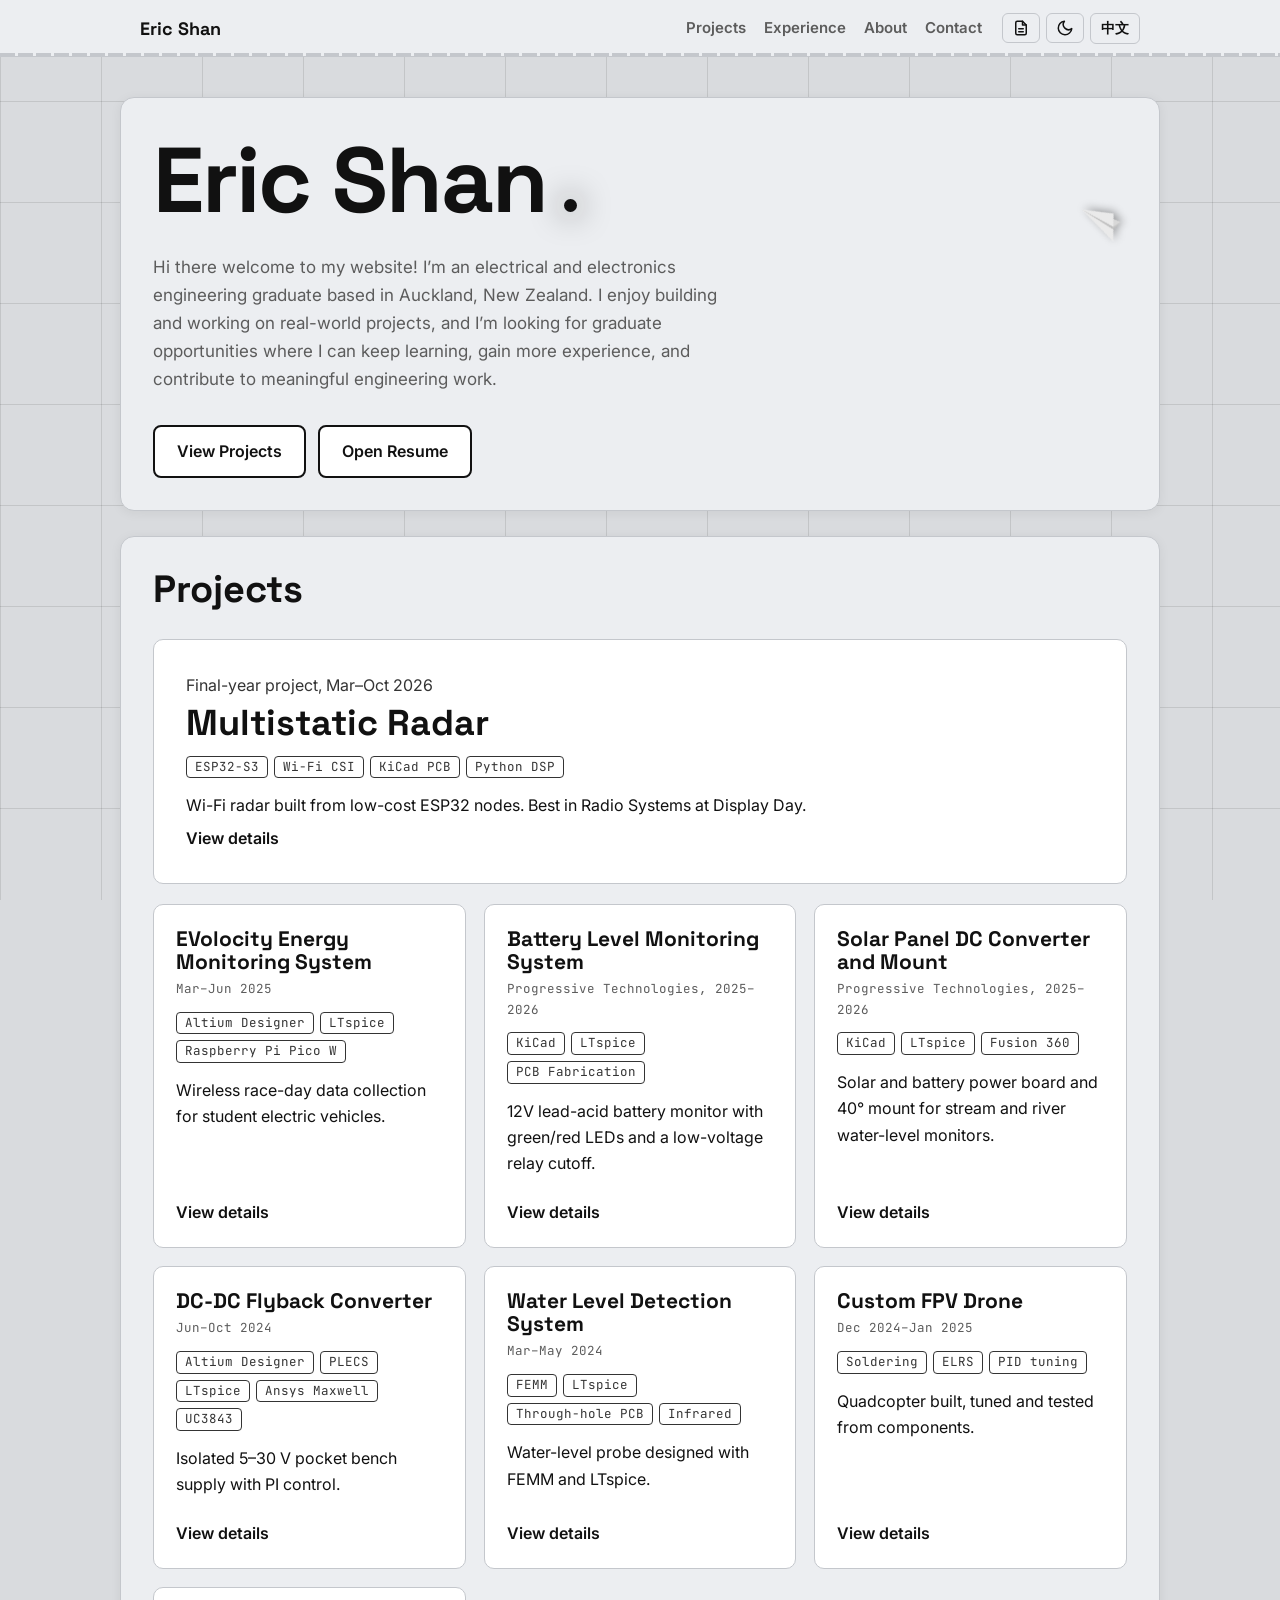
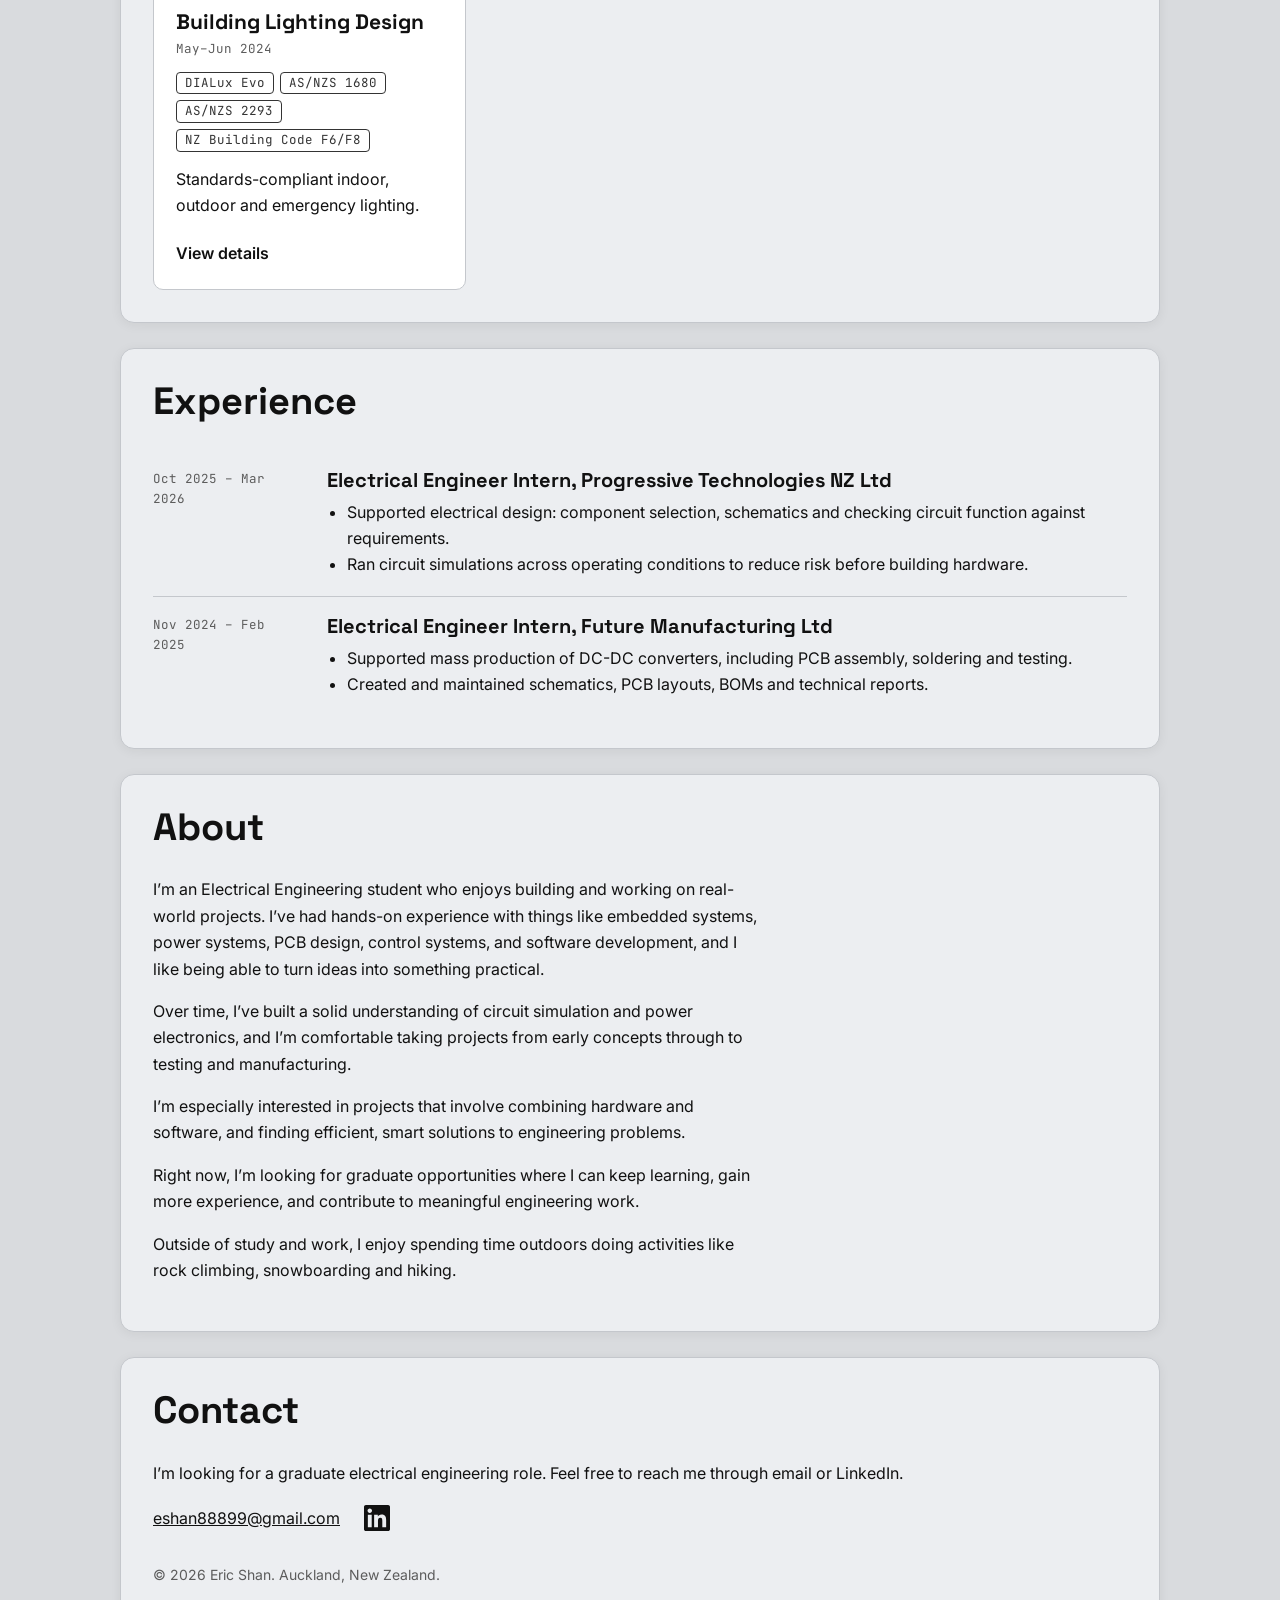
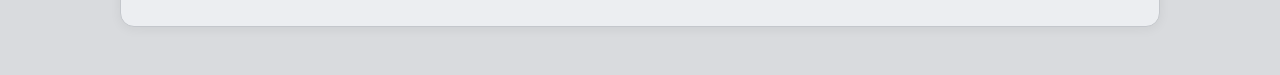
==== commit 0a353c84: "Website Updates" ====
--- a/index.html
+++ b/index.html
@@ -5,11 +5,11 @@
 <meta name="viewport" content="width=device-width, initial-scale=1, viewport-fit=cover">
 <title>Eric Shan | Electrical Engineer</title>
 <meta name="description" content="Eric Shan, electrical and electronics engineering graduate in Auckland. Power electronics, PCB design and embedded systems.">
-<link rel="preconnect" href="https://fonts.googleapis.com">
-<link rel="stylesheet" href="https://fonts.googleapis.com/css2?family=Archivo:wght@600;800&family=Source+Sans+3:wght@400;600&display=swap">
+<link rel="stylesheet" href="https://fonts.googleapis.com/css2?family=Space+Grotesk:wght@500;700&family=Inter:wght@400;600&family=JetBrains+Mono:wght@400;500&display=swap">
 <link rel="stylesheet" href="styles.css">
 </head>
 <body>
+<img id="plane" src="images/plane.png" alt="" aria-hidden="true">
 <header><div class="wrap">
 <a class="brand" href="#top">Eric Shan</a>
 <nav><a href="#projects" data-k="nProj"></a><a href="#experience" data-k="nExp"></a><a href="#about" data-k="nAbout"></a><a href="#contact" data-k="nContact"></a></nav>
@@ -58,8 +58,8 @@
 var T={
 en:{nProj:"Projects",nExp:"Experience",nSkills:"Skills",nAbout:"About",nContact:"Contact",
 avail:"Available for graduate roles in Auckland",
-lead:"Electrical and electronics engineering graduate. I design power electronics, PCBs and embedded systems, and take them from simulation through to tested hardware.",
-viewProj:"View Projects",resume:"Open Resume (PDF)",
+lead:"Hi there welcome to my website! I’m an electrical and electronics engineering graduate based in Auckland, New Zealand. I enjoy building and working on real-world projects, and I’m looking for graduate opportunities where I can keep learning, gain more experience, and contribute to meaningful engineering work.",
+viewProj:"View Projects",resume:"Open Resume",
 about1:"I’m an Electrical Engineering student who enjoys building and working on real-world projects. I’ve had hands-on experience with things like embedded systems, power systems, PCB design, control systems, and software development, and I like being able to turn ideas into something practical.",
 about2:"Over time, I’ve built a solid understanding of circuit simulation and power electronics, and I’m comfortable taking projects from early concepts through to testing and manufacturing.",
 about3:"I’m especially interested in projects that involve combining hardware and software, and finding efficient, smart solutions to engineering problems.",
@@ -81,9 +81,8 @@
 {h:"What it can do",p:"The system detects human movement and shows the approximate zone of a single moving person, using only Wi-Fi signals and no cameras or microphones. That suits presence and occupancy sensing, such as building energy management or monitoring activity in a room. At NZ$22.75 per extra node, it is also a practical platform for teaching and further multistatic sensing research."}
 ]},
 p:[
-{t:"EVolocity Energy Monitoring System",w:"Mar–Jun 2025",tags:["Altium Designer","LTspice","Raspberry Pi Pico W","FreeRTOS","React"],
+{t:"EVolocity Energy Monitoring System",w:"Mar–Jun 2025",tags:["Altium Designer","LTspice","Raspberry Pi Pico W"],
 d:"EVolocity students race electric vehicles, but race-day scoring was slowed by manual ECU data retrieval over USB-C, which could delay results by up to 90 minutes. Our team built a wireless system with a sensing PCB, Pico W firmware and a web dashboard that collects the data automatically over UART or USB.",
-r:"128 kB/s over 10 m+, download time cut by over 80%, zero packet loss.",
 x:[
 {h:"Hardware",p:"The sensing PCB measures voltage with a buffer op-amp and current across two parallel 0.2 Ω shunt resistors with a gain-of-10 amplifier. Each signal passes through an RC low-pass filter to prevent aliasing, and Schottky diodes clamp it to 3.3 V to protect the Pico W. An L78L05 regulator supplies the op-amps, and test points and decoupling capacitors make debugging easier."},
 {h:"Firmware",p:"C with the Pico SDK and FreeRTOS, split across the Pico W's two cores. One task samples voltage, current and temperature at 5 Hz and averages them each second. Flash tasks batch the samples into 256-byte pages and write them to a circular buffer holding about 24 hours of data, storing the write offset so nothing is lost in a power cut. A Wi-Fi task reconnects automatically every 5 seconds, and an HTTP task posts batches of 56 samples as JSON to the server."},
@@ -92,9 +91,8 @@
 {h:"Results",p:"Voltage measurement error averaged about 0.7% and current about 0.9%, inside the ±1% requirement. Noise stayed below 10 mV RMS and the 5 V regulator held within ±0.02 V across all loads. The ADC read within 0.87% of a 2 V reference. The system reached 128 kB/s over 10 m+, cut download time by over 80% and lost no packets under simulated interference."},
 {h:"What it can do",p:"Race-day data now arrives wirelessly with no cables to plug in. Judges get scores and rankings straight away, and teachers and mentors can follow their team's performance during the event. Because each monitor is its own entity, a unit can be paired with a different team if something goes wrong, and one app can run several competitions."}
 ]},
-{t:"Battery Level Monitoring System",w:"Dec 2025–Jan 2026",tags:["KiCad","LTspice","PCB fabrication"],
+{t:"Battery Level Monitoring System",w:"Progressive Technologies, 2025–2026",tags:["KiCad","LTspice","PCB Fabrication"],
 d:"A battery monitor for ProTech's remote power products. It shows the charge state of a 12V lead-acid battery with green and red LEDs and automatically disconnects the battery before deep discharge can damage it. I handled the whole process: simulation, schematic, KiCad layout, soldering and testing.",
-r:"Boards passed a repeatable voltage-sweep test, with trip and reset thresholds inside tolerance and the relay switching cleanly with no chatter.",
 x:[
 {h:"What it does",p:"The board is designed for unattended installations, a common requirement across ProTech's remote power products. A green LED shows a healthy battery voltage, a red LED warns when the voltage drops toward the low-battery threshold, and if it keeps falling to a critical level a transistor switches a relay that disconnects the battery from the load."},
 {h:"Design",p:"A resistor divider scales the battery voltage down so that a comparator stage can compare it against fixed reference thresholds, with a second comparator handling the critical cutoff. I simulated the circuit in LTspice, and after my supervisor Peter approved the schematic I moved it into KiCad."},
@@ -103,9 +101,8 @@
 {h:"Testing",p:"Each board went through the same procedure: connect a bench supply to the sense input, sweep the voltage down and back up while watching the LEDs and relay state with a multimeter, and confirm that the trip and reset thresholds fall within the tolerance band and the relay does not chatter. Boards that failed were debugged by following the circuit diagram to find the part not doing its job."},
 {h:"Results",p:"Boards that passed the sweep test were approved for use. The hysteresis fix gave clean, decisive switching, and the experience showed me why a defined test procedure matters more than visual inspection before a board leaves the bench."}
 ]},
-{t:"Solar Panel DC Converter and Mount",w:"Progressive Technologies, 2025–26",tags:["KiCad","LTspice","Fusion 360","Metalworking"],
+{t:"Solar Panel DC Converter and Mount",w:"Progressive Technologies, 2025–2026",tags:["KiCad","LTspice","Fusion 360"],
 d:"A solar and battery power PCB for remote stream and river water-level monitoring for local councils, plus a weatherproof die-cast aluminium enclosure and a mount that holds the panel at about 40° for New Zealand conditions.",
-r:"A regulated, thermally checked power board, and a mounting bracket that was prototyped, test-fitted and signed off for production.",
 x:[
 {h:"The problem",p:"The monitors sit in streams and rivers with no mains power, so a solar panel is the main source and a battery stores energy for low light and overnight. The board has to cope with a panel's much higher open-circuit voltage, work outdoors for years and need little maintenance."},
 {h:"Power board",p:"The core is an adjustable voltage regulator on the panel output, which clamps the voltage delivered to the battery and electronics. I worked from the panel datasheet's open-circuit voltage and short-circuit current and the target battery charge voltage to choose the feedback divider values and to size the current-limiting and protection parts."},
@@ -117,7 +114,6 @@
 ]},
 {t:"DC-DC Flyback Converter",w:"Jun–Oct 2024",tags:["Altium Designer","PLECS","LTspice","Ansys Maxwell","UC3843"],
 d:"A pocket-sized bench power supply that runs from a 20 V USB-C PD source and gives an isolated, user-set 5–30 V output, controlled and monitored from a computer. Our team of four designed the flyback converter, its transformer and the control firmware, then built and tested the prototype against a course specification.",
-r:"Designed to a 12 W, 100 kHz specification: below 100 mV ripple, over 80% efficiency above 5 W, 5% load regulation, over 0.5 kV isolation and 32 V over-voltage protection.",
 x:[
 {h:"Hardware",p:"The power stage is an isolated current-mode flyback converter switching at 100 kHz. A UC3843 controller generates the PWM, and an ATmega328PB on the secondary side measures the output voltage and sets the duty through a PI controller. The control signal and the USB-UART link to the computer both cross the isolation barrier through digital isolators, and the microcontroller is powered from an isolated supply module. I simulated the converter in LTspice and PLECS before building it."},
 {h:"Magnetics",p:"I designed the flyback transformer, specified its turns ratio, inductance and core, and validated it in Ansys Maxwell, then checked the finished transformer against the model. I also specified the protection components, including the 32 V over-voltage protection."},
@@ -127,7 +123,6 @@
 ]},
 {t:"Water Level Detection System",w:"Mar–May 2024",tags:["FEMM","LTspice","Through-hole PCB","Infrared"],
 d:"Aliaxis asked our team of four for a way to monitor farm water tanks without radio emissions, which would avoid CE, FCC and N-tick testing. We designed a capacitive water-level probe, an infrared transmitter and a receiver that turns the signal back into a DC voltage, with the electronics simulated in LTspice and built on a through-hole PCB.",
-r:"Output of 1.26 V for an empty tank and 3.00 V for a full one against a 1–3 V target, 2.9 m infrared range, no RF emissions, and about 95% to 99% simulated probe accuracy.",
 x:[
 {h:"Probe",p:"The probe is a flat two-core cable, and its capacitance rises as more of it is submerged because water has a much higher dielectric constant than air. We modelled it in FEMM for a 2.5 m tank and compared PVC with silicone rubber insulation. PVC gave a wider capacitance range (54 pF to 341 pF against 40 pF to 152 pF), and it is cheaper, more durable and more stable. Simulated accuracy with PVC was about 95% at 20% full, rising to about 99% at 100%, and a 3 pF change corresponds to roughly 2.6 cm of water."},
 {h:"Transmitter",p:"The probe is not built into the circuit, so four fixed capacitors stand in for different water levels. A 555 timer turns the capacitance into a square wave of about 6.8 kHz to 14.2 kHz, and a MOSFET drives an infrared LED with a 25% duty cycle. Short 360 mA pulses give a strong signal while the average current stays at 90 mA, safely under the LED's limit."},
@@ -138,7 +133,6 @@
 ]},
 {t:"Custom FPV Drone",w:"Dec 2024–Jan 2025",tags:["Soldering","ELRS","PID tuning"],
 d:"A quadcopter built from brushless motors, ESCs, an ELRS receiver and a flight controller. I did the calibration, PID tuning and signal mapping, and designed the power distribution with noise mitigation.",
-r:"A custom quadcopter that flies stably after calibration and PID tuning.",
 x:[
 {h:"Build",p:"I chose and assembled the parts: brushless motors, ESCs, an ELRS receiver and a flight controller, soldered together on a frame."},
 {h:"Design process",p:"I designed the power distribution to feed the motors and electronics from one battery while keeping motor switching noise away from the flight controller and receiver, using short, well-separated power leads and decoupling. I then calibrated the sensors, mapped the receiver channels to the flight controller, and tuned the PID gains step by step, adjusting while test flying until it responded cleanly."},
@@ -146,7 +140,6 @@
 ]},
 {t:"Building Lighting Design",w:"May–Jun 2024",tags:["DIALux Evo","AS/NZS 1680","AS/NZS 2293","NZ Building Code F6/F8"],
 d:"For ECO Design Limited's two-storey office building in Whangarei, our team of three assessed the existing T8 fluorescent lighting and designed a replacement that is energy-efficient and compliant with the standards. The scope covered indoor, outdoor and emergency lighting (AS/NZS 1680, AS/NZS 2293, NZ Building Code F6/F8), with a 12-year payback target.",
-r:"Indoor lighting power cut by about 75%, annual CO2 down from 18.6 tonnes to 5.2 tonnes, and a payback period of about 7.5 years against the 12-year target.",
 x:[
 {h:"Existing lighting",p:"The building used T8 36W fluorescent fittings with a power density of about 14.9 W/m², far above the 8 W/m² limit for large offices in AS/NZS 4243.2. Despite that, 17 of 40 spaces failed the uniformity requirement, and every CAD and conference room failed the glare limit (UGR 19). Replacing the 602 tubes would also cost about $6,020 in recycling."},
 {h:"Indoor design",p:"I modelled the building in DIALux Evo using ETAP U2 recessed LED luminaires, with square fittings in working spaces and linear fittings in circulation areas. The lobby uses suspended luminaires, the toilets use warmer 3000K light, and a wall washer lights the vertical surfaces in the changing room. All fittings are dimmable, so daylight can be offset in software. In Room 111 CAD, the layout achieved a UGR of 14.3 and 235 lux of vertical illuminance on the back shelf."},
@@ -174,7 +167,6 @@
 res:"成果",
 feat:{t:"多基地雷达",w:"毕业设计，2026 年 3 月至 10 月",tags:["ESP32-S3","Wi-Fi CSI","KiCad PCB","Python 信号处理"],
 d:"多基地雷达通常需要昂贵的专用硬件。在毕业设计中（与项目搭档 Shakeer Devanath 合作，导师为 Kevin Sowerby 教授），我用四块 ESP32-S3 开发板搭建了系统，利用 Wi-Fi 信道状态信息 (CSI) 检测人员移动并大致定位：一个发射机、三个接收机，数据离线用 Python 处理。",
-r:"四节点系统成功运行，总成本约 91 新西兰元（每节点 22.75 新西兰元）。2 米至 30 米范围内丢包捕获率与同步率均达 99% 以上。在奥克兰大学 Display Day 中被评为无线电系统类别最佳项目。",
 x:[
 {h:"硬件",p:"每个节点由 ESP32-S3 模块和外接平板天线组成，使用移动电源供电。我先用现成模块搭建第一代验证设计，再设计了 47 × 83 mm 的双层 KiCad PCB，包含 USB-C 输入、3.3 V 稳压、microSD 插槽和可选降压模块，由 JLCPCB 制造并贴片。降压模块远离射频模块，避免开关噪声影响天线。"},
 {h:"成本",p:"定制 PCB 将单节点成本从第一代的 42.51 新西兰元降至第二代的 22.75 新西兰元，四节点系统约 91 新西兰元，而不是 170 新西兰元。一块 Raspberry Pi 5 约为单个节点价格的 9 倍，ADALM-PLUTO 软件无线电约为 21 倍。"},
@@ -185,9 +177,8 @@
 {h:"能做什么",p:"系统能够检测人体移动，并显示单个移动者的大致所在区域，全程只使用 Wi-Fi 信号，不需要摄像头或麦克风。这适合人员存在和占用检测，例如楼宇能耗管理或监测房间内的活动。每增加一个节点只需 22.75 新西兰元，也适合作为教学和多基地传感研究的平台。"}
 ]},
 p:[
-{t:"EVolocity 能源监测系统",w:"2025 年 3 月至 6 月",tags:["Altium Designer","LTspice","Raspberry Pi Pico W","FreeRTOS","React"],
+{t:"EVolocity 能源监测系统",w:"2025 年 3 月至 6 月",tags:["Altium Designer","LTspice","Raspberry Pi Pico W"],
 d:"EVolocity 让学生设计并参加电动车比赛，但比赛日评分因通过 USB-C 手动读取 ECU 数据而变慢，结果最多可延迟 90 分钟。我们团队开发了无线系统，包括传感 PCB、Pico W 固件和网页仪表盘，通过 UART 或 USB 自动采集数据。",
-r:"10 米以上传输速率 128 kB/s，下载时间减少 80% 以上，零丢包。",
 x:[
 {h:"硬件",p:"传感 PCB 用缓冲运放测量电压，用两个并联的 0.2 Ω 采样电阻和增益为 10 的放大器测量电流。每路信号经过 RC 低通滤波以防混叠，并由肖特基二极管钳位在 3.3 V 以保护 Pico W。L78L05 稳压器为运放供电，测试点和去耦电容便于调试。"},
 {h:"固件",p:"使用 C 语言、Pico SDK 和 FreeRTOS，任务分布在 Pico W 的两个核心上。一个任务以 5 Hz 采样电压、电流和温度，并每秒取平均值。Flash 任务把样本按 256 字节页批量写入环形缓冲区，可存约 24 小时数据，并保存写入偏移量，断电后不丢数据。Wi-Fi 任务每 5 秒自动重连，HTTP 任务把每 56 个样本打包成 JSON 发送到服务器。"},
@@ -198,7 +189,6 @@
 ]},
 {t:"电池电量监测系统",w:"2025 年 12 月至 2026 年 1 月",tags:["KiCad","LTspice","PCB 制造"],
 d:"为 ProTech 远程供电产品设计的电池监测器。它用绿色和红色 LED 显示 12V 铅酸电池的状态，并在深度放电造成损坏之前自动断开电池。我负责全流程：仿真、原理图、KiCad 布局、焊接和测试。",
-r:"电路板通过了可重复的电压扫描测试：动作和复位阈值在容差范围内，继电器干净切换，无抖动。",
 x:[
 {h:"功能",p:"这块板用于无人值守的安装环境，这是 ProTech 许多远程供电产品的共同需求。电压正常时绿色 LED 亮起，电压降向低电量阈值时红色 LED 发出警告，如果继续降到临界水平，晶体管会驱动继电器，把电池与负载断开。"},
 {h:"设计",p:"电阻分压把电池电压降下来，让比较器与固定的参考阈值比较，第二级比较器负责临界断电。我在 LTspice 中仿真电路，导师 Peter 批准原理图后，我把它转入 KiCad。"},
@@ -207,9 +197,8 @@
 {h:"测试",p:"每块板都经过同样的流程：把台式电源接到检测输入端，先降低再升高电压，同时用万用表观察 LED 和继电器状态，确认动作和复位阈值落在容差范围内，且继电器不抖动。不合格的板按电路图逐一排查不工作的元件。"},
 {h:"结果",p:"通过扫描测试的板子被批准使用。迟滞修改让切换干净果断，这次经历也让我明白，电路板出工作台之前，明确的测试流程比目视检查重要得多。"}
 ]},
-{t:"太阳能直流转换器与支架",w:"Progressive Technologies，2025–26",tags:["KiCad","LTspice","Fusion 360","金属加工"],
+{t:"太阳能直流转换器与支架",w:"Progressive Technologies，2025–26",tags:["KiCad","LTspice","Fusion 360"],
 d:"为当地市政部门监测溪流和河流水位设计的太阳能与电池供电 PCB，并设计了防水压铸铝外壳和使太阳能板保持约 40° 倾角的支架，适应新西兰环境。",
-r:"电源板输出稳定并经过热检查，支架经过原型制作和试装，并获批投产。",
 x:[
 {h:"问题",p:"监测设备位于溪流和河流旁，没有市电，所以以太阳能板为主要电源，用电池储能以应对弱光和夜间。电路板必须应对太阳能板高得多的开路电压，能在户外长期工作，并且几乎不需要维护。"},
 {h:"电源板",p:"核心是接在太阳能板输出端的可调稳压器，它钳制送往电池和电子设备的电压。我根据太阳能板数据手册中的开路电压和短路电流，以及目标电池充电电压，选择反馈分压电阻值，并确定限流和保护元件的规格。"},
@@ -221,7 +210,6 @@
 ]},
 {t:"DC-DC 反激式变换器",w:"2024 年 6 月至 10 月",tags:["Altium Designer","PLECS","LTspice","Ansys Maxwell","UC3843"],
 d:"一款口袋尺寸的工作台电源：由 20 V USB-C PD 电源供电，输出隔离、用户可设定的 5–30 V，并通过电脑控制和监测。我们四人团队设计了反激变换器、变压器和控制固件，并制作原型，按课程规格进行测试。",
-r:"按 12 W、100 kHz 规格设计：纹波低于 100 mV，5 W 以上效率高于 80%，负载调整率 5%，隔离超过 0.5 kV，过压保护 32 V。",
 x:[
 {h:"硬件",p:"功率级是隔离式电流模式反激变换器，开关频率 100 kHz。UC3843 控制器产生 PWM，副边的 ATmega328PB 测量输出电压，并通过 PI 控制器设定占空比。控制信号和与电脑之间的 USB-UART 通信都通过数字隔离器跨越隔离带，微控制器由隔离电源模块供电。搭建前我在 LTspice 和 PLECS 中对变换器进行了仿真。"},
 {h:"磁性元件",p:"我设计了反激变压器，确定了匝比、电感和磁芯，并用 Ansys Maxwell 验证，然后将实际绕制的变压器与模型对比。我还选定了保护元件，包括 32 V 过压保护。"},
@@ -231,7 +219,6 @@
 ]},
 {t:"水位检测系统",w:"2024 年 3 月至 5 月",tags:["FEMM","LTspice","通孔 PCB","红外"],
 d:"Aliaxis 请我们四人团队设计一种无射频发射的农场水箱监测方案，这样可以避免 CE、FCC 和 N-tick 认证测试。我们设计了电容式水位探头、红外发射机，以及把信号还原为直流电压的接收机，电子电路在 LTspice 中仿真，并制作在通孔 PCB 上。",
-r:"空水箱输出 1.26 V、满水箱输出 3.00 V（目标 1–3 V），红外传输距离 2.9 米，无射频发射，探头仿真精度约 95% 至 99%。",
 x:[
 {h:"探头",p:"探头是扁平双芯电缆，水的介电常数远高于空气，因此浸入水中越多，电容越大。我们在 FEMM 中针对 2.5 米水箱建模，比较了 PVC 和硅橡胶绝缘材料。PVC 的电容范围更宽（54 pF 至 341 pF，硅橡胶为 40 pF 至 152 pF），而且更便宜、更耐用、更稳定。使用 PVC 时，仿真精度在 20% 水位约为 95%，到 100% 时约为 99%，3 pF 的变化约对应 2.6 厘米的水位。"},
 {h:"发射机",p:"探头没有接入电路，所以用四个固定电容代表不同水位。555 定时器把电容转换为约 6.8 kHz 至 14.2 kHz 的方波，MOSFET 以 25% 占空比驱动红外 LED。360 mA 的短脉冲提供较强的信号，同时平均电流保持在 90 mA，安全低于 LED 的限值。"},
@@ -242,7 +229,6 @@
 ]},
 {t:"定制 FPV 无人机",w:"2024 年 12 月至 2025 年 1 月",tags:["焊接","ELRS","PID 调优"],
 d:"使用无刷电机、电调、ELRS 接收机和飞控组装的四旋翼无人机。我完成了校准、PID 调优和信号映射，并设计了带噪声抑制的配电系统。",
-r:"定制四旋翼，经校准和 PID 调优后飞行稳定。",
 x:[
 {h:"组装",p:"我选择并组装了零件：无刷电机、电调、ELRS 接收机和飞控，并把它们焊接在机架上。"},
 {h:"设计过程",p:"我设计了配电系统，用同一块电池给电机和电子设备供电，同时让电机开关噪声远离飞控和接收机，做法是使用短而分开的电源线和去耦。随后我校准传感器，把接收机通道映射到飞控，并一步步调节 PID 参数，边试飞边调整，直到响应干净。"},
@@ -250,7 +236,6 @@
 ]},
 {t:"建筑照明设计",w:"2024 年 5 月至 6 月",tags:["DIALux Evo","AS/NZS 1680","AS/NZS 2293","新西兰建筑规范 F6/F8"],
 d:"为 ECO Design Limited 位于旺格雷的两层办公楼，我们三人团队评估了现有 T8 荧光灯照明，并设计了节能且符合标准的替换方案。范围包括室内、室外和应急照明（AS/NZS 1680、AS/NZS 2293、新西兰建筑规范 F6/F8），目标是 12 年内回本。",
-r:"室内照明功率降低约 75%，年二氧化碳排放从 18.6 吨降至 5.2 吨，回收期约 7.5 年，优于 12 年的目标。",
 x:[
 {h:"现有照明",p:"大楼使用 T8 36W 荧光灯，功率密度约 14.9 W/m²，远高于 AS/NZS 4243.2 对大型办公楼 8 W/m² 的限值。即便如此，40 个空间中仍有 17 个不满足均匀度要求，所有 CAD 室和会议室也未达到眩光限值（UGR 19）。更换 602 根灯管的回收费用约为 6,020 新西兰元。"},
 {h:"室内设计",p:"我在 DIALux Evo 中建模，采用 ETAP U2 嵌入式 LED 灯具：工作区使用方形灯具，通道使用条形灯具。大堂采用吊装灯具，卫生间使用更柔和的 3000K 色温，更衣室用洗墙灯照亮垂直面。所有灯具都可调光，可通过软件根据日光进行补偿。在 111 室 CAD 室中，布局实现了 14.3 的 UGR，后墙架上的垂直照度为 235 lux。"},
@@ -275,7 +260,7 @@
 ["Finished drone|成品无人机","Parts|布线与配电"],
 ["DIALux render|DIALux 渲染图","Emergency lighting plan|应急照明方案","Outdoor lighting|室外照明"]];
 var IMG={
-    0:["images/unit.png", "images/unit.png","images/spectro.png", "images/spectro.png","images/heatmap.png", "images/heatmap.png", "images/range1.png", "images/range2.png"],
+    0:["images/unit1.png", "images/unit2.png","images/spectro1.png", "images/spectro2.png","images/heatmap1.png", "images/heatmap2.png", "images/range1.png", "images/range2.png"],
     1:["images/ev1.png","images/ev2.png","images/ev3.png"],
     2:["images/bms1.png","images/bms2.png","images/bms3.png"],
     3:["images/SPOB1.png","images/SPOB2.png","images/SPOB3.png"],
@@ -309,8 +294,12 @@
 var DEMO={4:{h:flyHTML,i:flyInit},
 0:{h:function(z){return '<div class="fly">'+R('mv',z?'附近的运动强度':'Movement near the nodes',0,10,0)+'<svg viewBox="0 0 300 70" role="img" aria-label="CSI"><path d="M0 27H300M0 43H300" stroke="currentColor" stroke-dasharray="4 4" opacity=".4" fill="none"/><path id="cs" fill="none" stroke="currentColor" stroke-width="2"/></svg><p class="vo">'+chip('rc','')+'</p><p class="note">'+(z?'模拟信号，非实测数据。运动会扰动 Wi-Fi 信道状态信息 (CSI)，波动超过阈值（虚线）即判定为检测到。':'Simulated signal, not measured data. Movement disturbs the Wi-Fi Channel State Information (CSI); when it swings past the threshold (dashed lines) a detection is triggered.')+'</p></div>'},
 i:function(){var s=g('mv'),z=window.CUR.l==='zh';function u(){var m=s.value/10,d='',mx=0;for(var k=0;k<60;k++){var r=Math.sin(k*12.9898)*43758.5453%1,v=r*(.08+.9*m)+m*.5*Math.sin(k*.45);mx=Math.max(mx,Math.abs(v));d+=(k?'L':'M')+(k*300/59).toFixed(1)+' '+(35-v*20).toFixed(1)}g('cs').setAttribute('d',d);g('mvv').textContent=s.value+'/10';var t=mx>.4;g('rc').classList.toggle('on',t);g('rc').textContent=t?(z?'已检测到运动':'Movement detected'):(z?'无运动':'Clear')}s.addEventListener('input',u);u()}},
-2:{h:function(z){return '<div class="fly">'+R('bv',z?'电池电压 (V)':'Battery voltage (V)',10,14,13,.1)+'<p class="vo" id="bl"></p><p>'+chip('bz',z?'蜂鸣器':'Buzzer')+chip('rl',z?'继电器已断开':'Relay cut off')+'</p><p class="note">'+(z?'示意阈值，仅用于演示，实际电路阈值可能不同。':'Illustrative thresholds for demonstration; the real circuit’s values may differ.')+'</p></div>'},
-i:function(){var s=g('bv'),T=[13,12.5,12,11.5,11];function u(){var v=+s.value,h='';T.forEach(function(t){h+='<span class="dot'+(v>=t?' on':'')+'"></span>'});g('bl').innerHTML=h;g('bvv').textContent=v.toFixed(1)+' V';g('bz').classList.toggle('on',v<11.5);g('rl').classList.toggle('on',v<10.8)}s.addEventListener('input',u);u()}},
+2:{h:function(z){return '<div class="fly">'+R('bv',z?'电池电压 (V)':'Battery voltage (V)',11,12.8,12.8,.1)+'<p class="vo" id="bl"></p><p>'+chip('bz',z?'蜂鸣器':'Buzzer')+chip('rl',z?'继电器动作（断开负载）':'Relay on (load disconnected)')+'</p><p class="note">'+(z?'示意阈值，仅用于演示，实际电路阈值可能不同。':'')+'</p></div>'},
+i:function(){var s=g('bv'),C=['#22c55e','#f59e0b','#ef4444'];
+function u(){var v=Math.round(+s.value*10)/10,cut=v<11.5,st=cut?-1:v>12.2?0:v>11.8?1:2,h='';
+for(var k=0;k<3;k++){var on=st===k;h+='<span class="dot'+(on?' on':'')+'"'+(on?' style="background:'+C[k]+';border-color:'+C[k]+';box-shadow:0 0 10px '+C[k]+'"':'')+'></span>'}
+g('bl').innerHTML=h;g('bvv').textContent=v.toFixed(1)+' V';g('bz').classList.toggle('on',st===2);g('rl').classList.toggle('on',cut)}
+s.addEventListener('input',u);u()}},
 3:{h:function(z){return '<div class="fly">'+R('tl',z?'面板倾角':'Panel tilt',0,90,40)+'<svg viewBox="0 0 300 90" role="img" aria-label="Energy vs tilt"><path id="sc" fill="none" stroke="currentColor" stroke-width="2" opacity=".5"/><path d="M133 5V85" stroke="currentColor" stroke-dasharray="4 4" opacity=".5"/><circle id="sm" r="6" fill="currentColor"/></svg><p class="vo">'+(z?'相对年发电量 ':'Relative annual energy ')+'<b id="se"></b></p><p class="note">'+(z?'简化模型：新西兰纬度下约 40° 倾角发电量最高，这也是支架采用的角度（虚线）。':'Simplified model: around 40° gives the most energy at New Zealand’s latitude, which is the angle the mount holds (dashed line).')+'</p></div>'},
 i:function(){var s=g('tl');function E(t){return Math.cos((t-40)*Math.PI/180)*100}function X(t){return t/90*300}function Y(t){return 80-(E(t)-60)/40*70}var d='';for(var t=0;t<=90;t+=3)d+=(t?'L':'M')+X(t).toFixed(1)+' '+Y(t).toFixed(1);g('sc').setAttribute('d',d);function u(){var t=+s.value;g('tlv').textContent=t+'°'+(Math.abs(t-40)<2?' ✓':'');g('se').textContent=E(t).toFixed(0)+'%';g('sm').setAttribute('cx',X(t));g('sm').setAttribute('cy',Y(t))}s.addEventListener('input',u);u()}},
 };
@@ -329,6 +318,25 @@
 document.addEventListener('keydown',function(e){if(e.key==='Enter'||e.key===' '){var c=e.target.closest&&e.target.closest('[data-i]');if(c){e.preventDefault();openP(+c.getAttribute('data-i'))}}});
 document.getElementById('close').addEventListener('click',function(){dlg.close()});
 dlg.addEventListener('click',function(e){if(e.target===dlg)dlg.close()});
+(function(){
+  var p=document.getElementById('plane');
+  if(!p||matchMedia('(prefers-reduced-motion: reduce)').matches)return;
+  var t=0,last=performance.now(),TILT=20;   // TILT: your image's nose points up-right, so we correct for that
+  function pos(t){
+    var w=innerWidth,h=innerHeight;
+    return [w/2+w*.42*Math.cos(t), h*.4+h*.28*Math.sin(t)+Math.sin(t*3)*12];
+  }
+  function frame(now){
+    var dt=Math.min(now-last,50);last=now;
+    t-=dt*.00035;                       // minus = anticlockwise, plus = clockwise
+    var a=pos(t),b=pos(t-.01);          // look slightly ahead in the direction of travel
+    var ang=Math.atan2(b[1]-a[1],b[0]-a[0])*180/Math.PI+TILT;
+    p.style.transform='translate('+(a[0]-32)+'px,'+(a[1]-24)+'px) rotate('+ang+'deg)';
+    p.style.opacity=Math.max(0,1-scrollY/(innerHeight*.8));
+    requestAnimationFrame(frame);
+  }
+  requestAnimationFrame(frame);
+})();
 var cur='en';
 try{var s=localStorage.getItem('lang');if(s==='zh'||s==='en')cur=s;else if((navigator.language||'').slice(0,2)==='zh')cur='zh'}catch(e){}
 render(cur);
--- a/styles.css
+++ b/styles.css
@@ -1,26 +1,30 @@
-:root{--bg:#f5f5f5;--surface:#fff;--ink:#111;--muted:#5c5c5c;--line:#d4d4d4;--accent:#111;--accent-ink:#fff;--gold:#555;--trace:#111;
+:root{--head:"Space Grotesk","Helvetica Neue",Arial,sans-serif;--body:"Inter",system-ui,-apple-system,"Segoe UI",sans-serif;--mono:"JetBrains Mono",ui-monospace,Consolas,monospace;
+--bg:#d9dbde;--grid:rgba(0,0,0,.10);--panel:#eceef1;--surface:#fff;--ink:#111;--muted:#5c5c5c;--line:#c4c7cc;--accent:#111;--accent-ink:#fff;--gold:#555;--trace:#111;
 box-sizing:border-box;padding-top:env(safe-area-inset-top,0px);padding-bottom:env(safe-area-inset-bottom,0px)}
-@media (prefers-color-scheme:dark){:root:not([data-theme="light"]){--bg:#0e0e0e;--surface:#1a1a1a;--ink:#ededed;--muted:#a3a3a3;--line:#2e2e2e;--accent:#f2f2f2;--accent-ink:#0e0e0e;--gold:#bdbdbd;--trace:#f2f2f2}}
-:root[data-theme="dark"]{--bg:#0e0e0e;--surface:#1a1a1a;--ink:#ededed;--muted:#a3a3a3;--line:#2e2e2e;--accent:#f2f2f2;--accent-ink:#0e0e0e;--gold:#bdbdbd;--trace:#f2f2f2}
+@media (prefers-color-scheme:dark){:root:not([data-theme="light"]){--bg:#080808;--grid:rgba(255,255,255,.08);--panel:#131313;--surface:#1e1e1e;--ink:#ededed;--muted:#a3a3a3;--line:#2e2e2e;--accent:#f2f2f2;--accent-ink:#0e0e0e;--gold:#bdbdbd;--trace:#f2f2f2}}
+:root[data-theme="dark"]{--bg:#080808;--grid:rgba(255,255,255,.08);--panel:#131313;--surface:#1e1e1e;--ink:#ededed;--muted:#a3a3a3;--line:#2e2e2e;--accent:#f2f2f2;--accent-ink:#0e0e0e;--gold:#bdbdbd;--trace:#f2f2f2}
 html{scroll-padding-top:calc(env(safe-area-inset-top,0px) + 64px);scroll-behavior:smooth}
 *,*::before,*::after{box-sizing:inherit}
-body{margin:0;background:var(--bg);color:var(--ink);font:400 17px/1.6 "Source Sans 3",system-ui,-apple-system,"Segoe UI",sans-serif}
-body::before{content:"";position:fixed;inset:0 0 auto;height:env(safe-area-inset-top,0px);background:var(--bg);z-index:10}
-h1,h2,h3{font-family:Archivo,"Helvetica Neue",Arial,sans-serif;line-height:1.1;margin:0}
+body{margin:0;background-color:var(--bg);
+background-image:linear-gradient(var(--grid) 1px,transparent 1px),linear-gradient(90deg,var(--grid) 1px,transparent 1px);
+background-size:101px 101px;background-attachment:fixed;
+color:var(--ink);font:400 16px/1.65 var(--body)}
+body::before{content:"";position:fixed;inset:0 0 auto;height:env(safe-area-inset-top,0px);background:var(--panel);z-index:10}
+h1,h2,h3{font-family:var(--head);line-height:1.1;margin:0}
 a{color:var(--accent)}
 :focus-visible{outline:3px solid var(--gold);outline-offset:3px}
 .wrap{max-width:1040px;margin:0 auto;padding:0 20px}
-header{position:sticky;top:env(safe-area-inset-top,0px);z-index:11;background:var(--bg);border-bottom:1px solid var(--line)}
+header{position:sticky;top:env(safe-area-inset-top,0px);z-index:11;background:var(--panel);border-bottom:1px solid var(--line)}
 header .wrap{display:flex;align-items:center;gap:20px;height:56px}
-.brand{font:800 18px Archivo,sans-serif;color:var(--ink);text-decoration:none;margin-right:auto}
+.brand{font:700 18px var(--head);color:var(--ink);text-decoration:none;margin-right:auto}
 nav{display:flex;gap:18px}
 nav a{color:var(--muted);text-decoration:none;font-size:15px;font-weight:600}
 nav a:hover{color:var(--ink)}
-#lang,#theme{font:600 14px "Source Sans 3",sans-serif;background:none;color:var(--ink);border:1px solid var(--line);border-radius:6px;padding:5px 10px;cursor:pointer}
+#lang,#theme{font:600 14px var(--body);background:none;color:var(--ink);border:1px solid var(--line);border-radius:6px;padding:5px 10px;cursor:pointer}
 #theme{display:inline-flex;align-items:center;padding:5px 9px}
 #theme,#lang{margin-left:-14px}
 @media (max-width:640px){nav{display:none}}
-.hero{position:relative;overflow:hidden;padding:84px 0 72px;border-bottom:1px solid var(--line)}
+.hero{position:relative;overflow:hidden;padding:84px 0 72px;border-bottom:1px solid transparent}
 .hero svg{position:absolute;right:-40px;top:0;width:min(640px,80%);height:100%;fill:none;stroke:var(--trace);stroke-width:2;opacity:.35;pointer-events:none}
 .hero svg path{stroke-dasharray:1;stroke-dashoffset:1;animation:draw 2.4s ease-out .2s forwards}
 .hero svg circle{fill:var(--bg);stroke-width:2}
@@ -28,14 +32,14 @@
 @media (prefers-reduced-motion:reduce){.hero svg path{animation:none;stroke-dashoffset:0}html{scroll-behavior:auto}}
 .hero .wrap{position:relative}
 .pill{display:inline-block;border:1px solid var(--accent);color:var(--accent);border-radius:99px;padding:3px 14px;font-size:15px;font-weight:600;margin-bottom:22px}
-h1{font-size:clamp(46px,9vw,92px);font-weight:800;letter-spacing:-.02em}
-.lead{max-width:34em;font-size:clamp(19px,2.4vw,23px);color:var(--muted);margin:22px 0 32px}
+h1{font-size:clamp(46px,9vw,92px);font-weight:700;letter-spacing:-.02em}
+.lead{max-width:34em;font-size:clamp(17px,1.5vw,16px);color:var(--muted);margin:22px 0 32px}
 .btns{display:flex;flex-wrap:wrap;gap:12px}
 .btn{display:inline-block;padding:11px 22px;border-radius:8px;font-weight:600;text-decoration:none;border:2px solid var(--accent)}
 .btn.pri{background:var(--surface);color:var(--ink)}
 .btn.sec{background:var(--surface);color:var(--ink)}
-section{padding:64px 0;border-bottom:1px solid var(--line)}
-h2{font-size:clamp(28px,4vw,38px);font-weight:800;margin-bottom:28px}
+section{padding:64px 0;border-bottom:1px solid transparent}
+h2{font-size:clamp(28px,4vw,38px);font-weight:700;margin-bottom:28px}
 .feat{background:var(--surface);color:var(--ink);border:1px solid var(--line);border-radius:10px;padding:32px;margin-bottom:20px}
 .feat:hover{border-color:var(--ink)}
 .feat h3{font-size:clamp(26px,4vw,36px);margin:6px 0 12px}
@@ -50,9 +54,11 @@
 .tags{display:flex;flex-wrap:wrap;gap:6px;margin:0 0 14px;padding:0;list-style:none}
 .tags li{font-size:13.5px;border:1px solid currentColor;border-radius:4px;padding:0 8px;opacity:.85}
 .card .tags li{color:var(--accent)}
+.when,.job time,.tags li{font-family:var(--mono);font-size:12.5px}
 .job{display:grid;grid-template-columns:150px 1fr;gap:6px 24px;padding:18px 0;border-top:1px solid var(--line)}
 .job:first-of-type{border-top:0}
 .job time{color:var(--muted);font-size:15px}
+.job time{font-size:12.5px}
 .job h3{font-size:20px}
 .job ul{margin:8px 0 0;padding-left:20px}
 @media (max-width:640px){.job{grid-template-columns:1fr}}
@@ -60,7 +66,6 @@
 .skills h3{font-size:17px;margin-bottom:6px;color:var(--accent)}
 .skills p{margin:0}
 .about{max-width:38em}
-footer{padding:48px 0 56px}
 footer p{margin:0 0 8px}
 .links{display:flex;flex-wrap:wrap;align-items:center;gap:8px 24px;margin-top:18px}
 .small{color:var(--muted);font-size:14px;margin-top:32px}
@@ -73,7 +78,7 @@
 dialog{width:min(780px,calc(100% - 24px));max-height:calc(100% - 24px);padding:0;border:1px solid var(--line);border-radius:14px;background:var(--surface);color:var(--ink);overflow:auto}
 dialog::backdrop{background:rgba(0,0,0,.6)}
 #dbody{padding:8px 28px 28px}
-#close{position:sticky;top:12px;float:right;margin:12px 12px 0 0;font:600 22px/1 Archivo,sans-serif;background:var(--bg);color:var(--ink);border:1px solid var(--line);border-radius:8px;width:38px;height:38px;cursor:pointer;z-index:2}
+#close{position:sticky;top:12px;float:right;margin:12px 12px 0 0;font:600 22px/1 var(--head);background:var(--bg);color:var(--ink);border:1px solid var(--line);border-radius:8px;width:38px;height:38px;cursor:pointer;z-index:2}
 dialog h3{font-size:clamp(24px,4vw,32px);margin:18px 0 6px}
 .gal{display:flex;flex-wrap:wrap;justify-content:center;gap:14px;margin-top:24px}
 .gal figure{margin:0;flex:0 1 calc((100% - 28px)/3);min-width:200px}
@@ -98,7 +103,7 @@
 .fly input{width:100%;accent-color:var(--accent)}
 #pwm{width:100%;height:auto;display:block;margin:10px 0;color:var(--ink)}
 .fly .vo{margin:0 0 8px;font-weight:600}
-.fly .vo b{font:800 28px Archivo,sans-serif}
+.fly .vo b{font:700 28px var(--head)}
 .bar{height:10px;border-radius:5px;background:var(--line);overflow:hidden}
 .bar i{display:block;height:100%;background:var(--accent)}
 .fly .note{font-size:14px;color:var(--muted);margin:12px 0 0}
@@ -118,4 +123,26 @@
 #lp{left:12px}#ln{right:12px}#lx{top:12px;right:12px}
 @media (prefers-reduced-motion:reduce){.led{animation:none;background:var(--ink)}.feat::before,.feat::after{animation:none!important}}
 
-#dbody h4{margin:1.4em 0 .3em;font-family:'Archivo',sans-serif;font-size:1rem}+#dbody h4{margin:1.4em 0 .3em;font-family:var(--head);font-size:1rem}
+
+/* Separate panels on top of the grid */
+.hero .wrap,section .wrap,footer .wrap{
+  background:var(--panel);
+  border:1px solid var(--line);
+  border-radius:14px;
+  padding:32px;
+  width:min(1040px,calc(100% - 24px));
+  box-shadow:0 2px 12px rgba(0,0,0,.06);
+}
+.hero{padding:40px 0 12px}
+section{padding:12px 0}
+footer{padding:12px 0 48px}
+
+.card:hover,.feat:hover{border-color:#000000}
+@media (max-width:640px){
+  .hero .wrap,section .wrap,footer .wrap{padding:22px 18px}
+}
+
+/* Paper plane */
+#plane{position:fixed;left:0;top:0;width:64px;height:48px;object-fit:contain;z-index:12;pointer-events:none;will-change:transform;filter:drop-shadow(0 3px 4px rgba(0,0,0,.35))}
+@media (prefers-reduced-motion:reduce){#plane{display:none}}
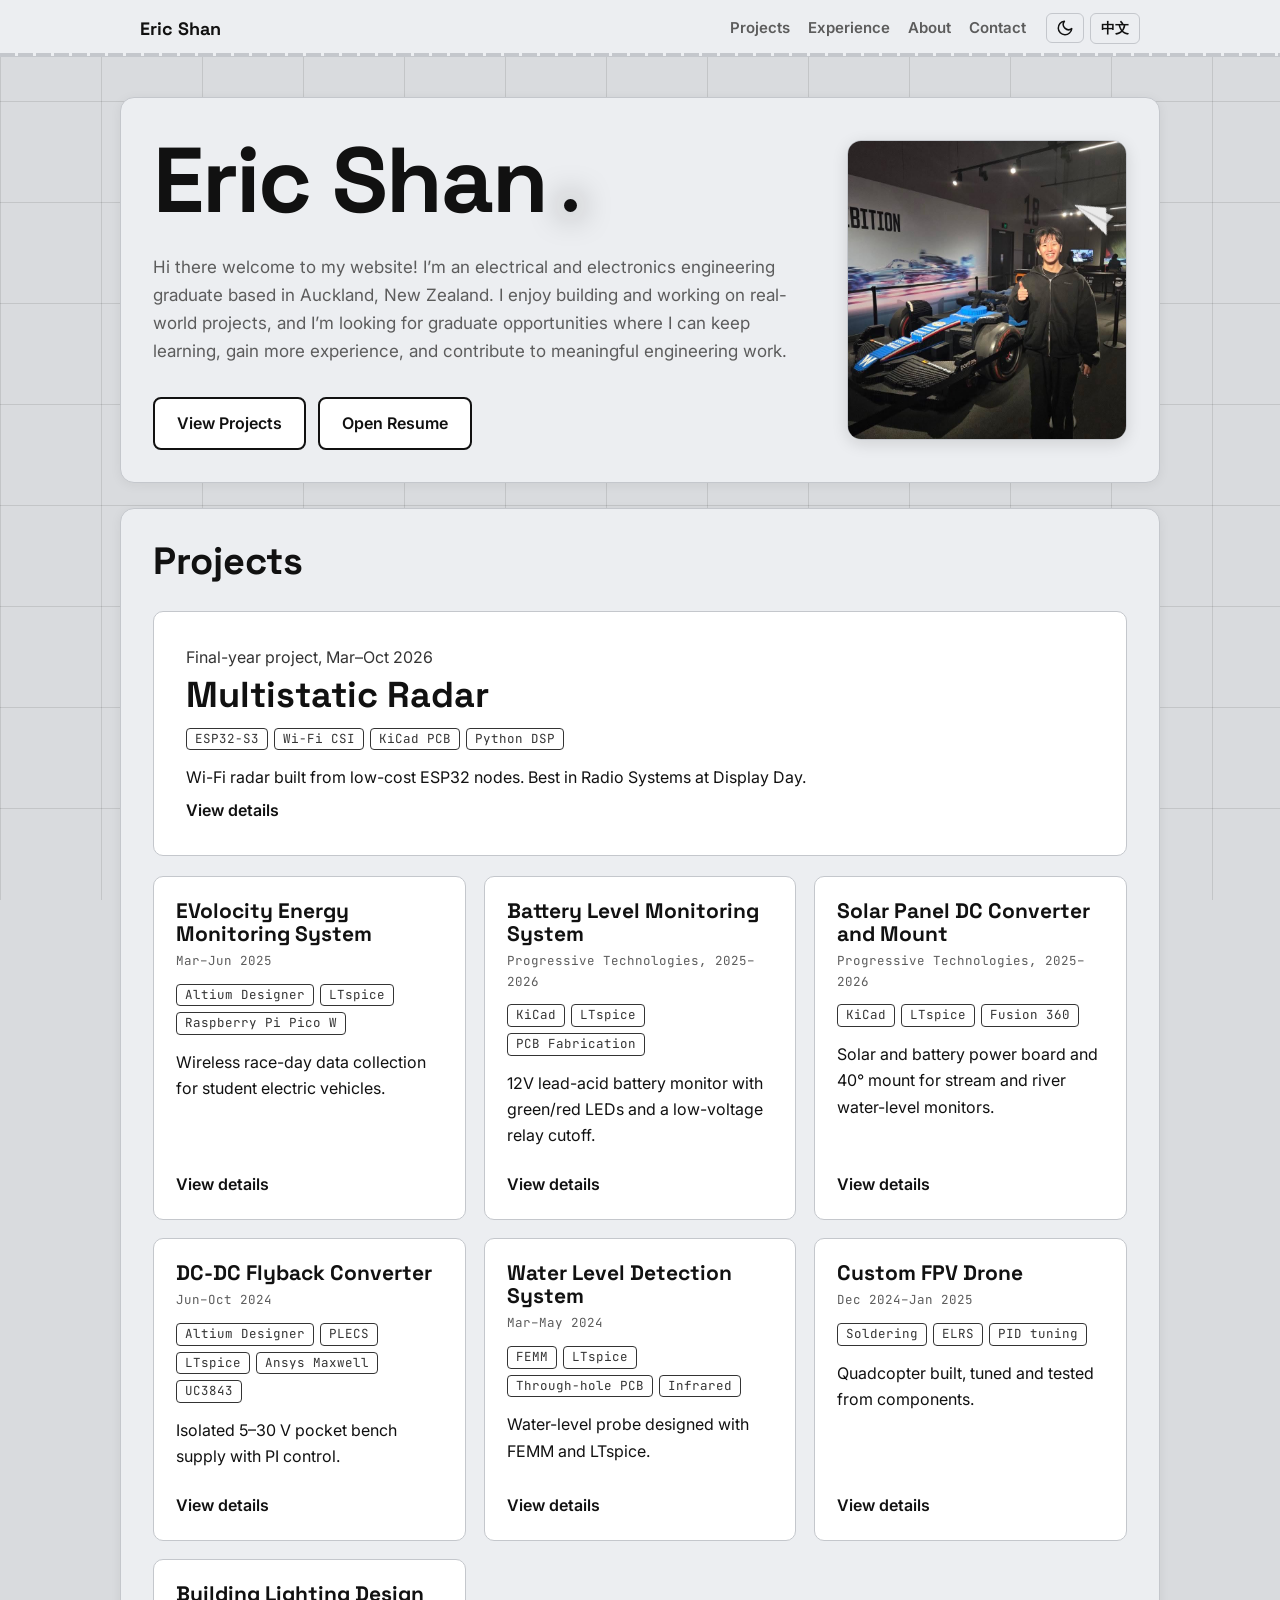
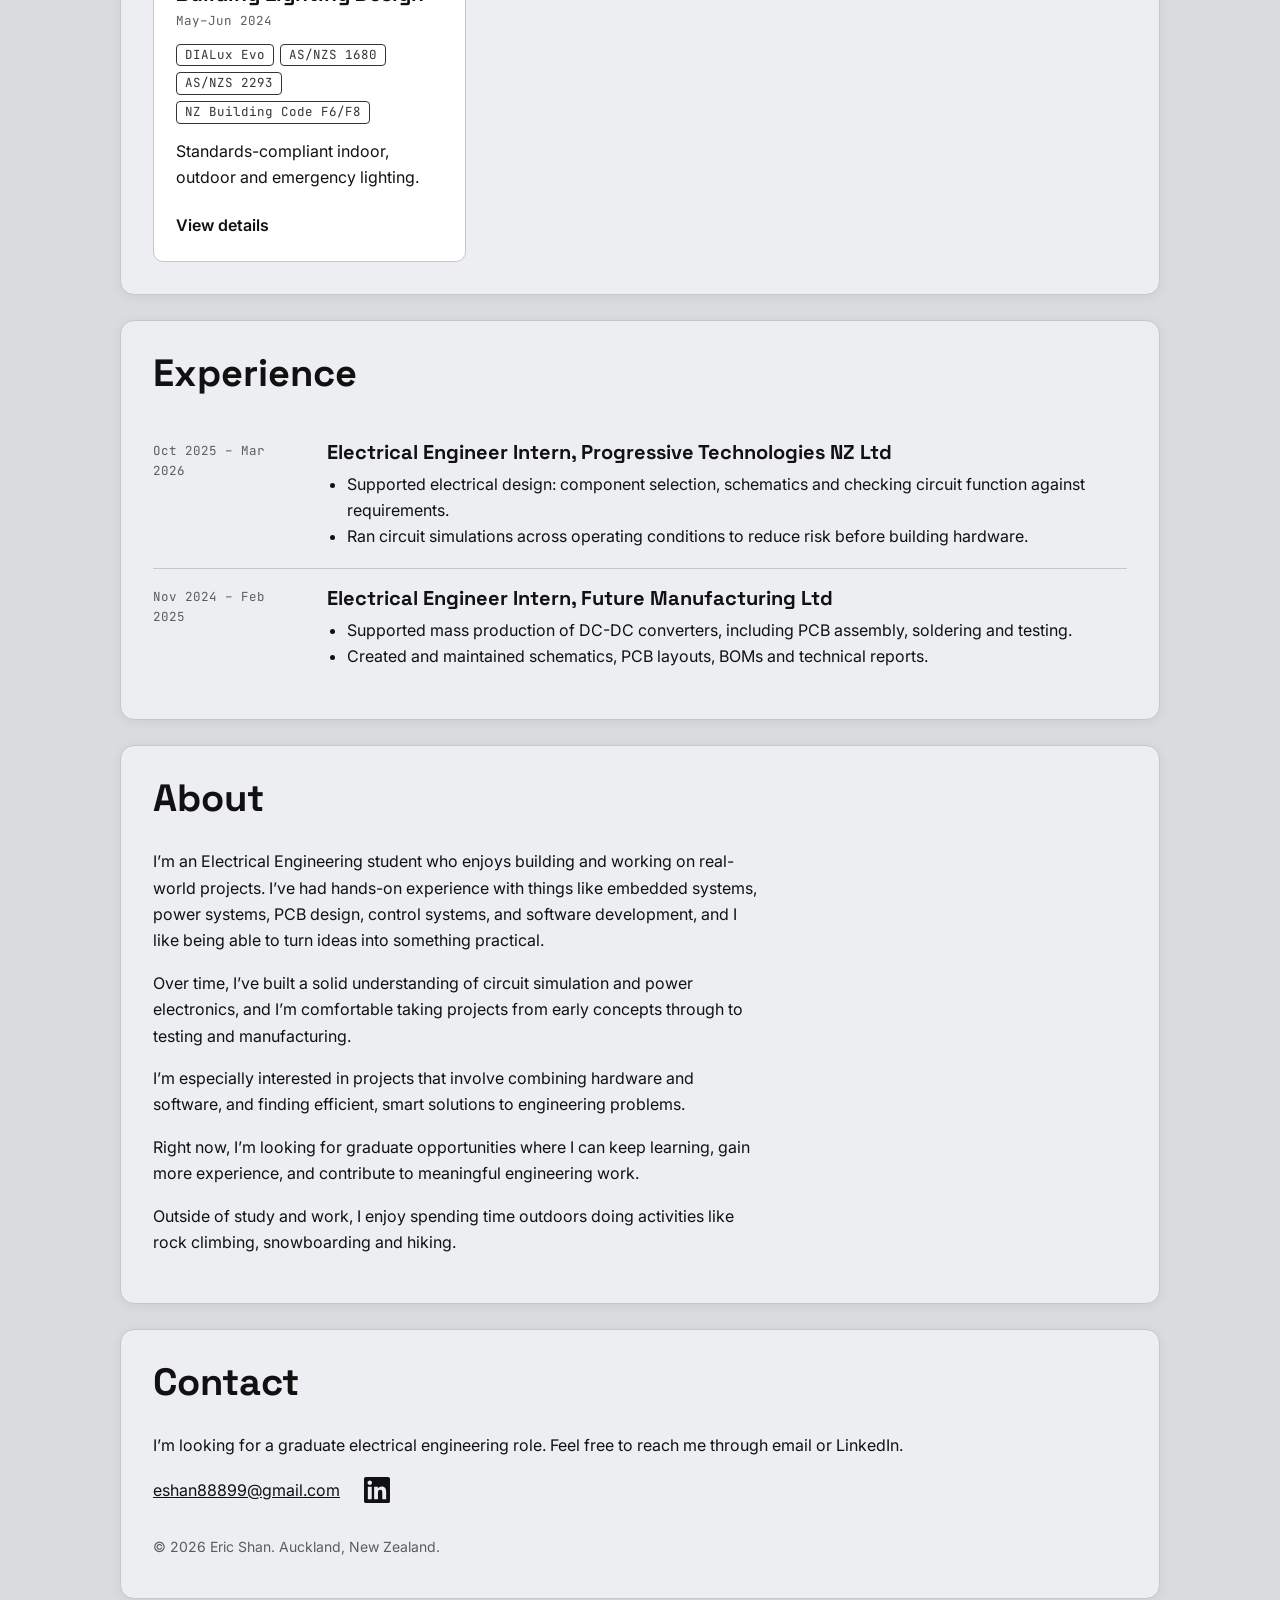
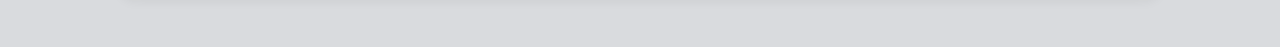
==== commit 8b72b4d8: "More Changes" ====
--- a/index.html
+++ b/index.html
@@ -7,23 +7,26 @@
 <meta name="description" content="Eric Shan, electrical and electronics engineering graduate in Auckland. Power electronics, PCB design and embedded systems.">
 <link rel="stylesheet" href="https://fonts.googleapis.com/css2?family=Space+Grotesk:wght@500;700&family=Inter:wght@400;600&family=JetBrains+Mono:wght@400;500&display=swap">
 <link rel="stylesheet" href="styles.css">
+<link rel="icon" type="image/svg+xml" href="images/unit1.png">
 </head>
 <body>
 <img id="plane" src="images/plane.png" alt="" aria-hidden="true">
 <header><div class="wrap">
 <a class="brand" href="#top">Eric Shan</a>
 <nav><a href="#projects" data-k="nProj"></a><a href="#experience" data-k="nExp"></a><a href="#about" data-k="nAbout"></a><a href="#contact" data-k="nContact"></a></nav>
-<a id="cv" href="pdf/Eric%20Shan%20CV.pdf" download="Eric Shan CV.pdf" aria-label="Resume (PDF)" title="Resume (PDF)"><svg viewBox="0 0 24 24" width="18" height="18" fill="none" stroke="currentColor" stroke-width="2" stroke-linecap="round" stroke-linejoin="round" aria-hidden="true"><path d="M14 3H7a2 2 0 0 0-2 2v14a2 2 0 0 0 2 2h10a2 2 0 0 0 2-2V8z"/><path d="M14 3v5h5M9 13h6M9 17h6"/></svg></a>
 <button id="theme" type="button"></button>
 <button id="lang" type="button" aria-label="Switch language">中文</button>
 </div><div id="batt"><i></i></div></header>
 
 <main id="top">
 <div class="hero">
-<div class="wrap">
+<div class="wrap hero-grid">
+<div class="hero-text">
 <h1>Eric Shan<span class="led" aria-hidden="true"></span></h1>
 <p class="lead" data-k="lead"></p>
 <div class="btns"><a class="btn pri" href="#projects" data-k="viewProj"></a><a class="btn sec" href="pdf/Eric%20Shan%20CV.pdf" download="Eric Shan CV.pdf" data-k="resume"></a></div>
+</div>
+<img class="hero-photo" src="images/eric.png" alt="Photo of Eric Shan" width="300" height="300">
 </div></div>
 
 <section id="projects"><div class="wrap">
@@ -277,8 +280,7 @@
 document.getElementById('feat').innerHTML='<div class="feat" role="button" tabindex="0" data-i="0"><p style="margin:0;opacity:.85">'+f.w+'</p><h3>'+f.t+'</h3>'+tags(f.tags)+'<p class="sum">'+S[l][0]+'</p><span class="more">'+MORE+'</span></div>';
 document.getElementById('grid').innerHTML=d.p.map(function(p,k){return '<div class="card" role="button" tabindex="0" data-i="'+(k+1)+'"><h3>'+p.t+'</h3><p class="when">'+p.w+'</p>'+tags(p.tags)+'<p>'+S[l][k+1]+'</p><span class="more">'+MORE+'</span></div>'}).join('');
 document.getElementById('jobs').innerHTML=d.jobs.map(function(j){return '<div class="job"><time>'+j.w+'</time><div><h3>'+j.t+', '+j.o+'</h3><ul>'+j.b.map(function(b){return '<li>'+b+'</li>'}).join('')+'</ul></div></div>'}).join('');
-
-document.getElementById('lang').textContent=l==='zh'?'EN':'中文';setBtn(l);g('cv').setAttribute('aria-label',l==='zh'?'简历 (PDF)':'Resume (PDF)');g('cv').title=l==='zh'?'简历 (PDF)':'Resume (PDF)';
+document.getElementById('lang').textContent=l==='zh'?'EN':'中文';setBtn(l);
 }
 var root=document.documentElement,mq=window.matchMedia('(prefers-color-scheme: dark)');
 function isDark(){var t=root.getAttribute('data-theme');return t?t==='dark':mq.matches}
--- a/styles.css
+++ b/styles.css
@@ -22,7 +22,8 @@
 nav a:hover{color:var(--ink)}
 #lang,#theme{font:600 14px var(--body);background:none;color:var(--ink);border:1px solid var(--line);border-radius:6px;padding:5px 10px;cursor:pointer}
 #theme{display:inline-flex;align-items:center;padding:5px 9px}
-#theme,#lang{margin-left:-14px}
+#theme{margin-left:2}
+#lang{margin-left:-14px}
 @media (max-width:640px){nav{display:none}}
 .hero{position:relative;overflow:hidden;padding:84px 0 72px;border-bottom:1px solid transparent}
 .hero svg{position:absolute;right:-40px;top:0;width:min(640px,80%);height:100%;fill:none;stroke:var(--trace);stroke-width:2;opacity:.35;pointer-events:none}
@@ -33,7 +34,7 @@
 .hero .wrap{position:relative}
 .pill{display:inline-block;border:1px solid var(--accent);color:var(--accent);border-radius:99px;padding:3px 14px;font-size:15px;font-weight:600;margin-bottom:22px}
 h1{font-size:clamp(46px,9vw,92px);font-weight:700;letter-spacing:-.02em}
-.lead{max-width:34em;font-size:clamp(17px,1.5vw,16px);color:var(--muted);margin:22px 0 32px}
+.lead{max-width:46em;font-size:clamp(17px,1.5vw,16px);color:var(--muted);margin:22px 0 32px}
 .btns{display:flex;flex-wrap:wrap;gap:12px}
 .btn{display:inline-block;padding:11px 22px;border-radius:8px;font-weight:600;text-decoration:none;border:2px solid var(--accent)}
 .btn.pri{background:var(--surface);color:var(--ink)}
@@ -143,6 +144,20 @@
   .hero .wrap,section .wrap,footer .wrap{padding:22px 18px}
 }
 
+.hero-grid{display:grid;grid-template-columns:1fr auto;align-items:center;gap:32px}
+.hero-photo{display:block;width:clamp(180px,26vw,280px);aspect-ratio:1;object-fit:cover;border-radius:14px;border:1px solid var(--line);box-shadow:0 4px 16px rgba(0,0,0,.12)}
+@media (max-width:760px){
+  .hero-grid{grid-template-columns:1fr;gap:24px}
+  .hero-photo{
+    order:0;               /* removes the "move above" behaviour, so it sits after the text/buttons */
+    justify-self:center;   /* centers it horizontally */
+    width:min(240px,70%);
+    height:auto;
+    aspect-ratio:1/1;      /* perfect square */
+    object-fit:cover;
+  }
+}
+
 /* Paper plane */
 #plane{position:fixed;left:0;top:0;width:64px;height:48px;object-fit:contain;z-index:12;pointer-events:none;will-change:transform;filter:drop-shadow(0 3px 4px rgba(0,0,0,.35))}
 @media (prefers-reduced-motion:reduce){#plane{display:none}}
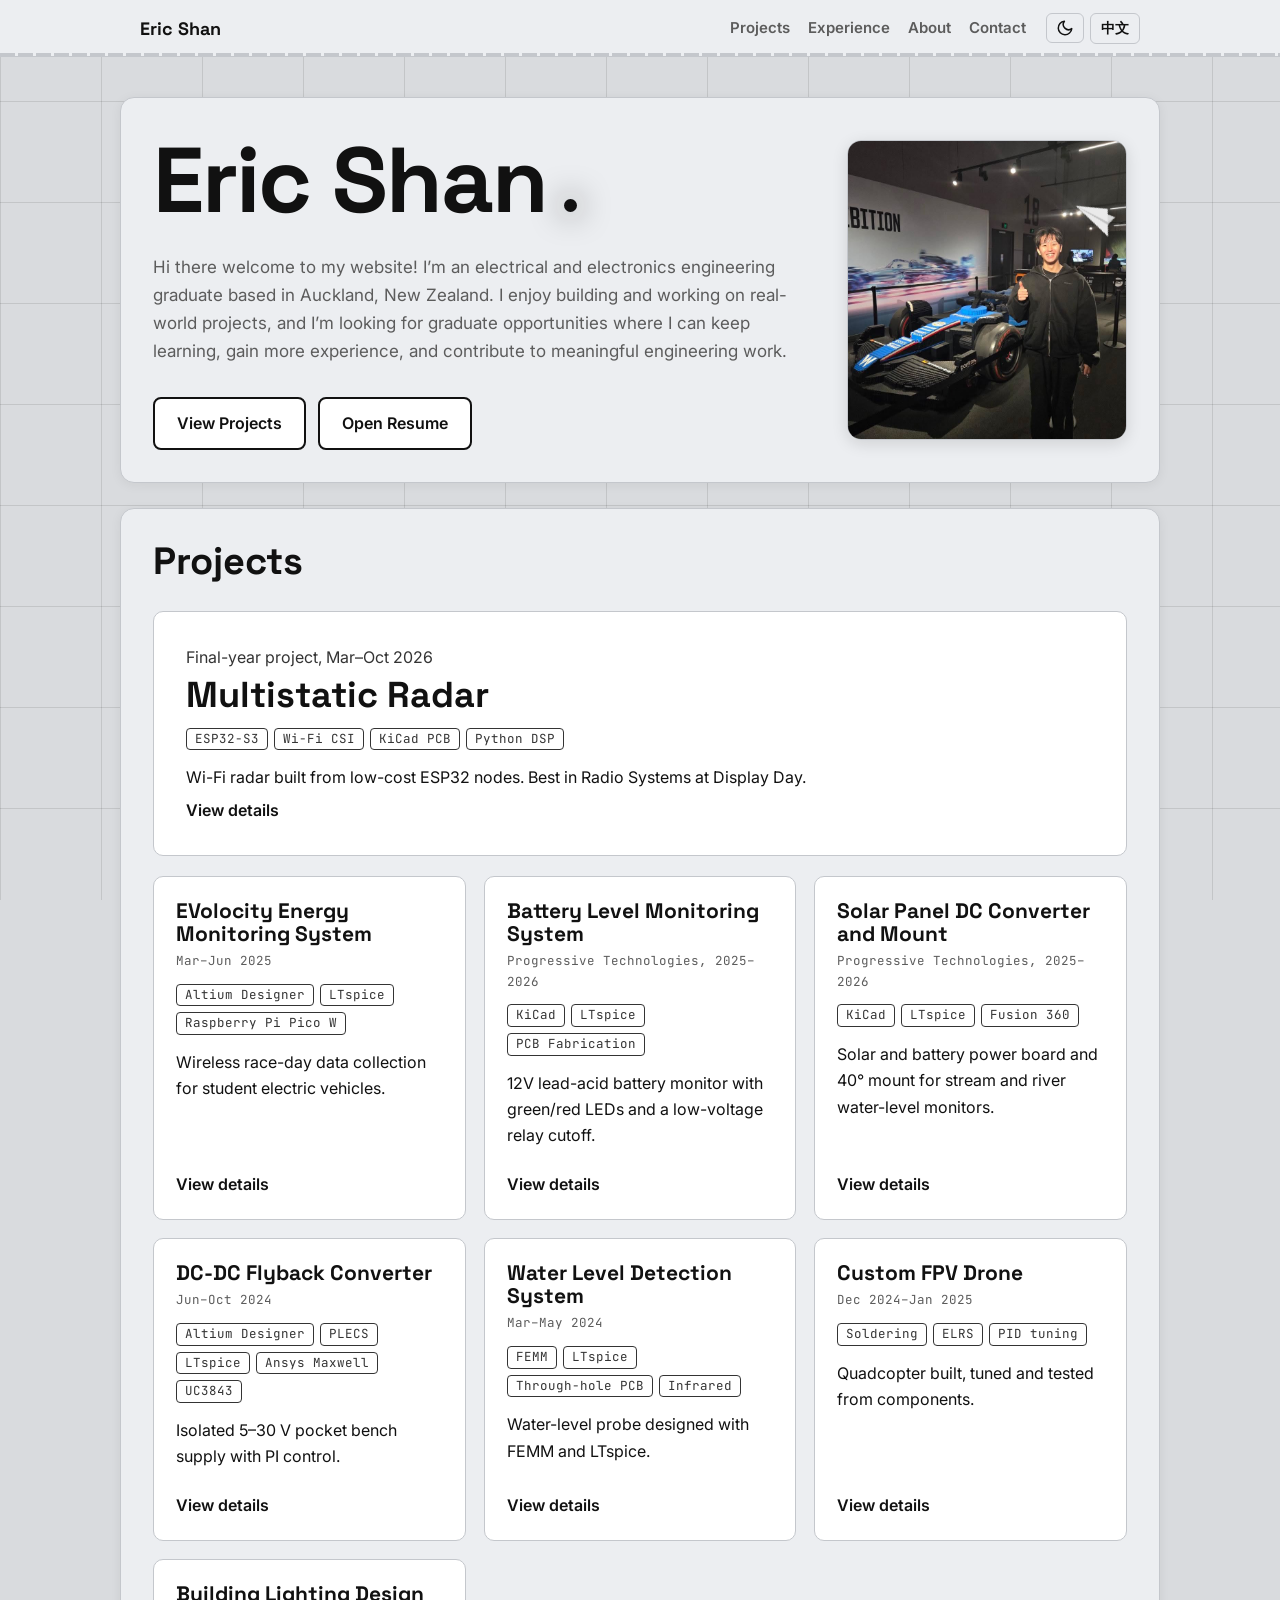
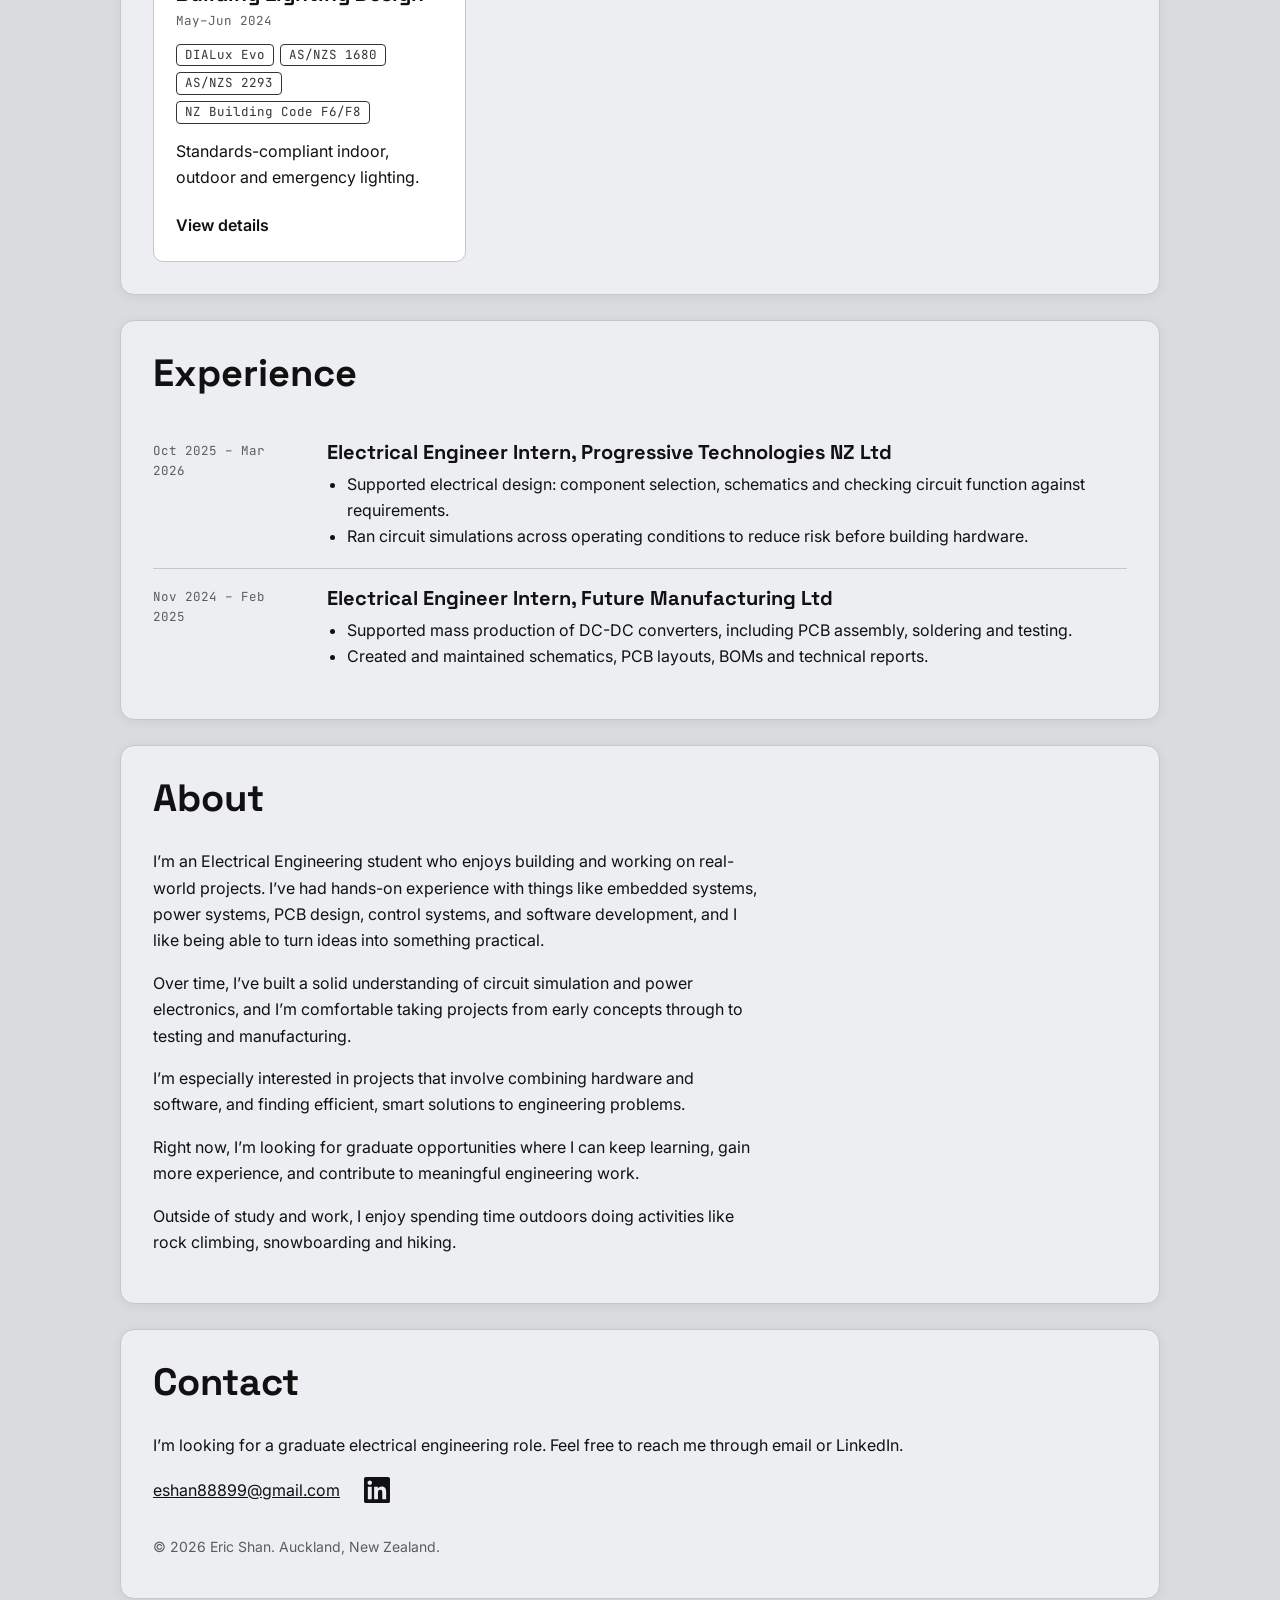
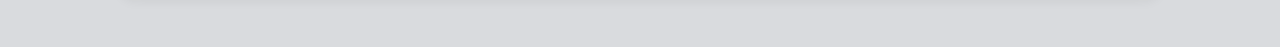
==== commit 924fdf13: "Icon Change" ====
--- a/index.html
+++ b/index.html
@@ -7,7 +7,7 @@
 <meta name="description" content="Eric Shan, electrical and electronics engineering graduate in Auckland. Power electronics, PCB design and embedded systems.">
 <link rel="stylesheet" href="https://fonts.googleapis.com/css2?family=Space+Grotesk:wght@500;700&family=Inter:wght@400;600&family=JetBrains+Mono:wght@400;500&display=swap">
 <link rel="stylesheet" href="styles.css">
-<link rel="icon" type="image/svg+xml" href="images/unit1.png">
+<link rel="icon" type="image/svg+xml" href="images/jerry.png">
 </head>
 <body>
 <img id="plane" src="images/plane.png" alt="" aria-hidden="true">
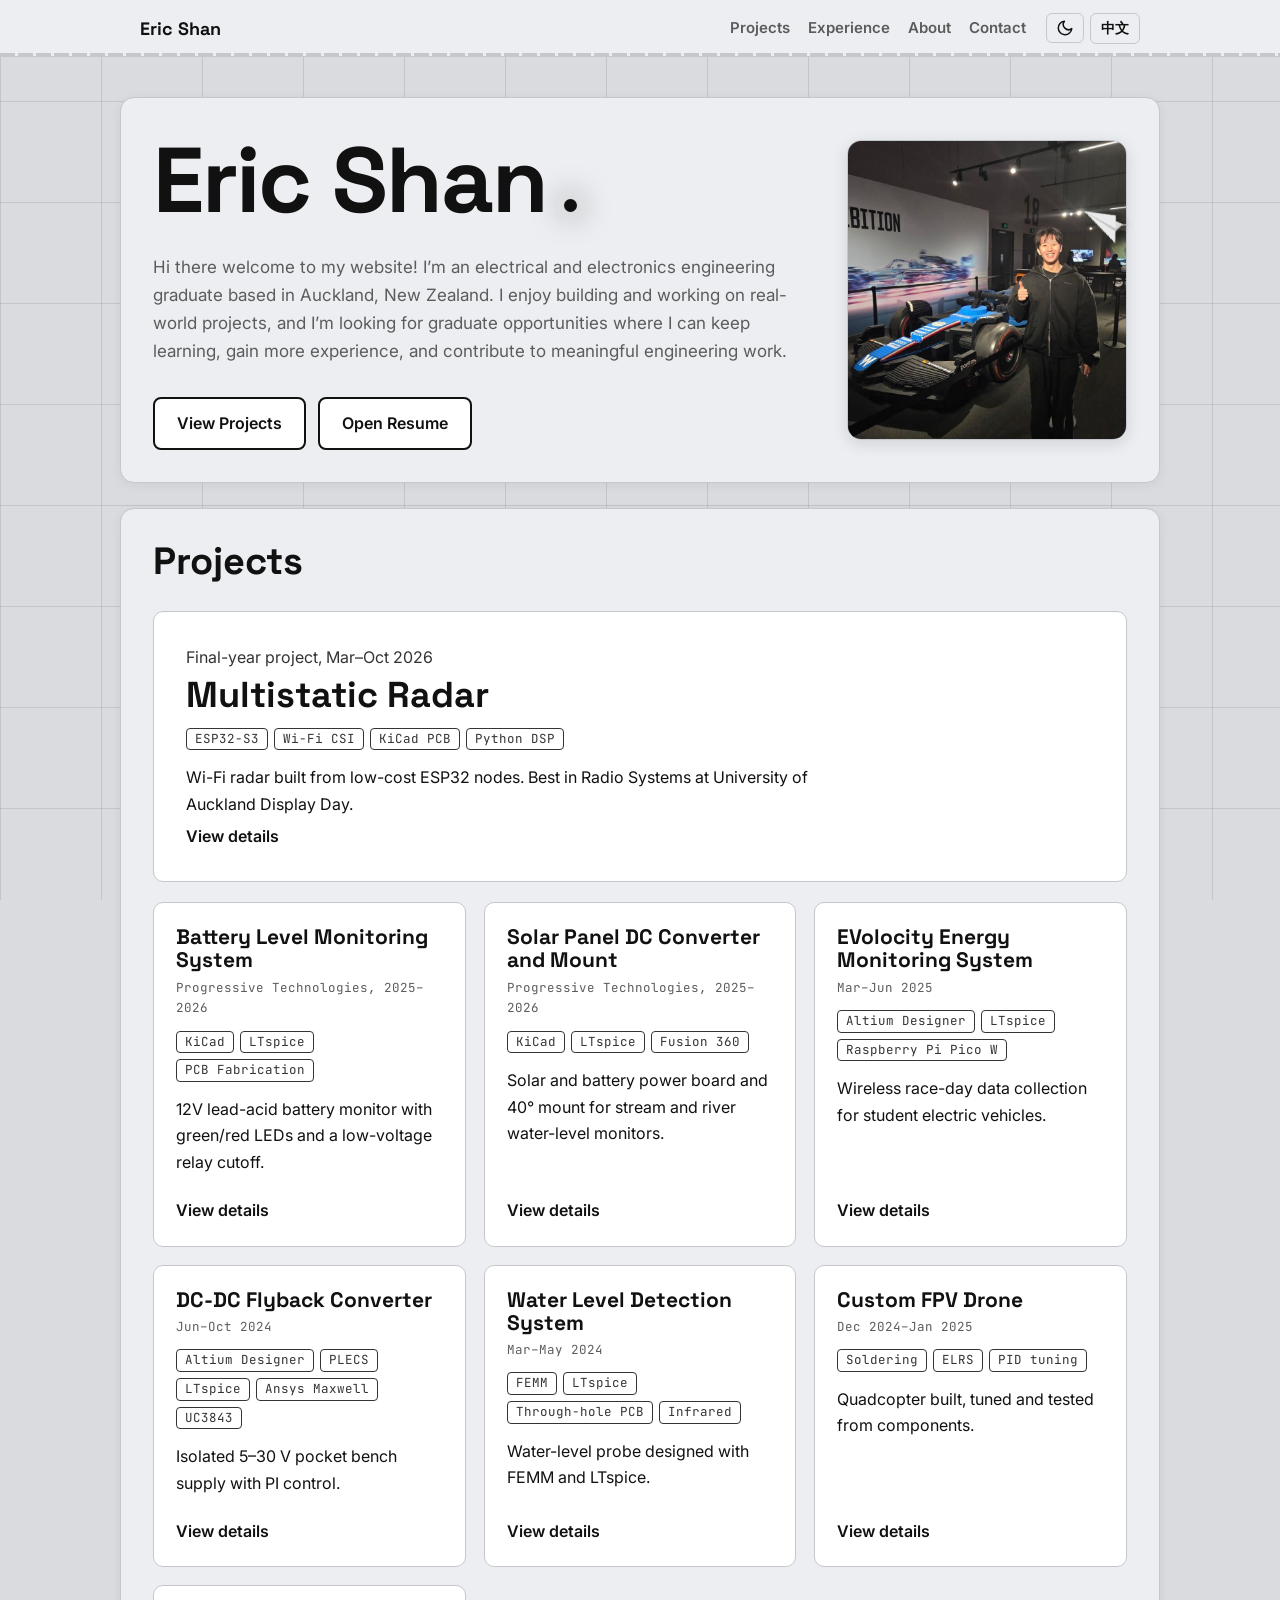
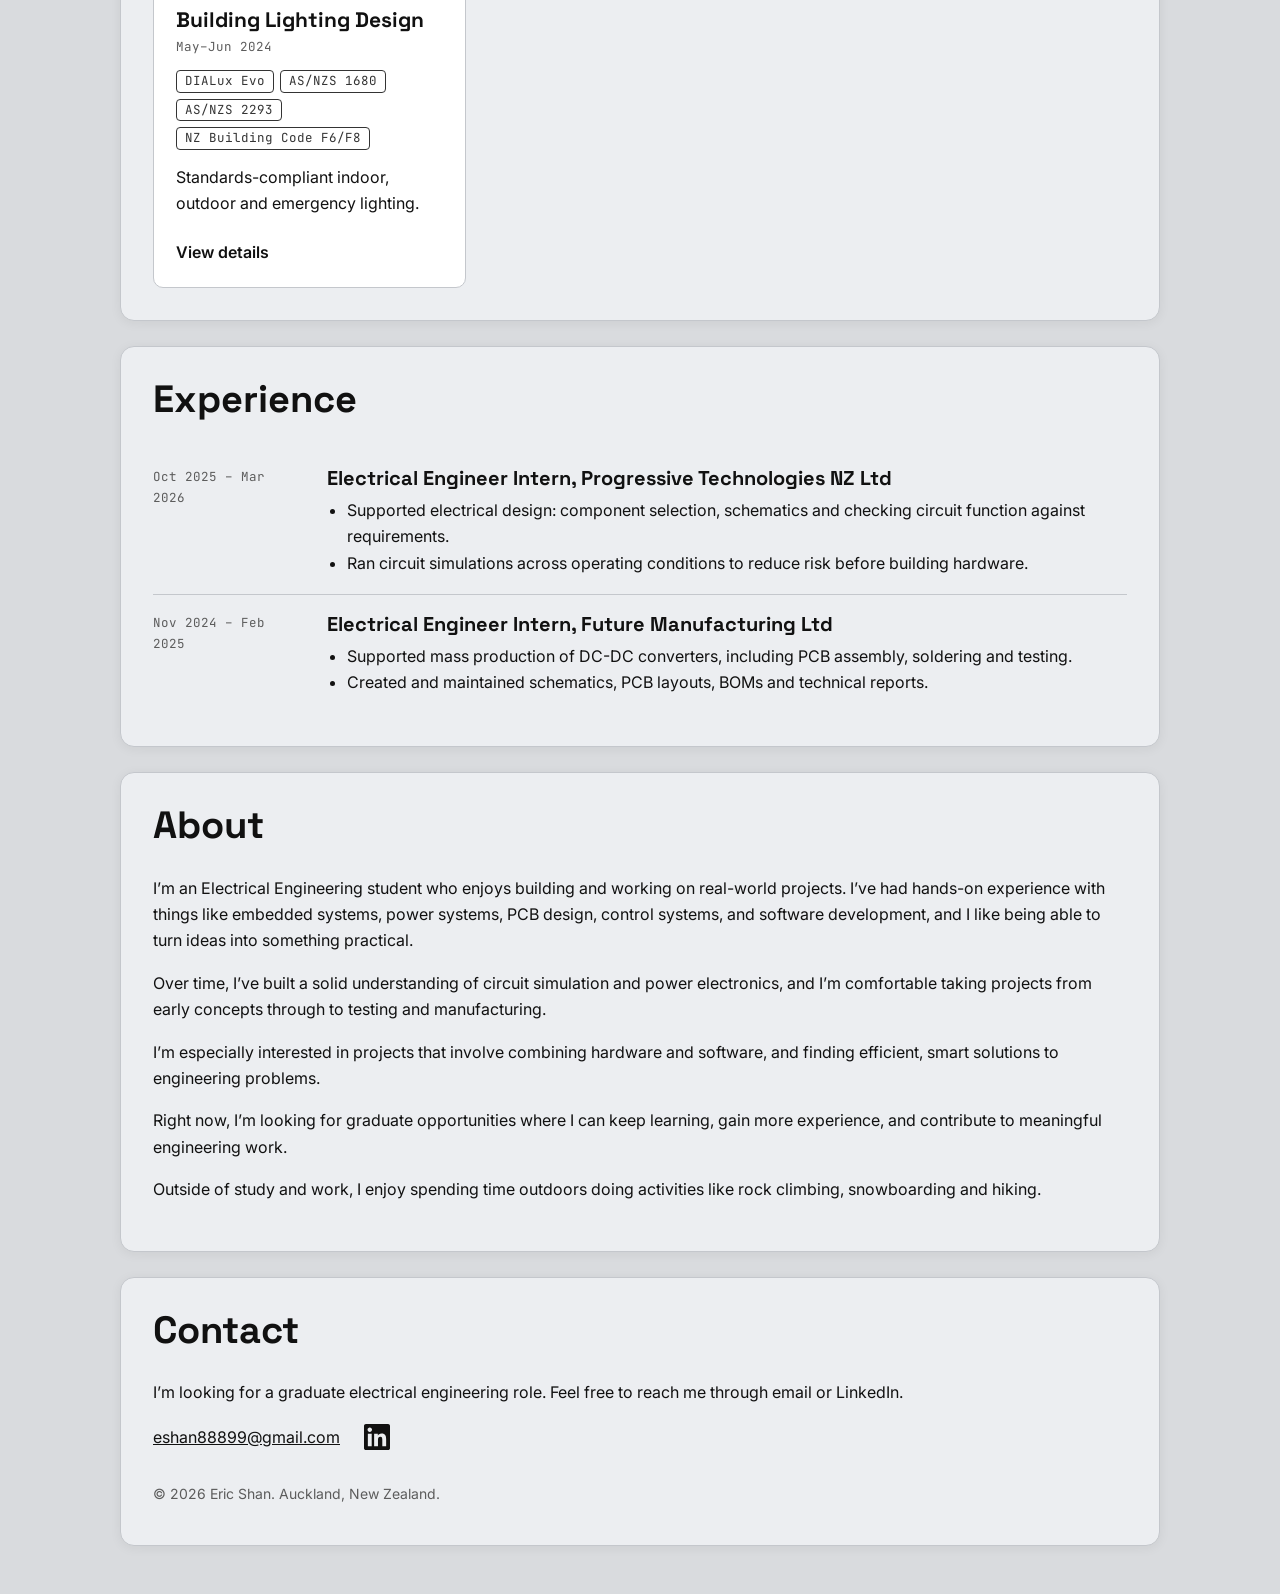
==== commit 875ab348: "Background changes" ====
--- a/index.html
+++ b/index.html
@@ -84,16 +84,6 @@
 {h:"What it can do",p:"The system detects human movement and shows the approximate zone of a single moving person, using only Wi-Fi signals and no cameras or microphones. That suits presence and occupancy sensing, such as building energy management or monitoring activity in a room. At NZ$22.75 per extra node, it is also a practical platform for teaching and further multistatic sensing research."}
 ]},
 p:[
-{t:"EVolocity Energy Monitoring System",w:"Mar–Jun 2025",tags:["Altium Designer","LTspice","Raspberry Pi Pico W"],
-d:"EVolocity students race electric vehicles, but race-day scoring was slowed by manual ECU data retrieval over USB-C, which could delay results by up to 90 minutes. Our team built a wireless system with a sensing PCB, Pico W firmware and a web dashboard that collects the data automatically over UART or USB.",
-x:[
-{h:"Hardware",p:"The sensing PCB measures voltage with a buffer op-amp and current across two parallel 0.2 Ω shunt resistors with a gain-of-10 amplifier. Each signal passes through an RC low-pass filter to prevent aliasing, and Schottky diodes clamp it to 3.3 V to protect the Pico W. An L78L05 regulator supplies the op-amps, and test points and decoupling capacitors make debugging easier."},
-{h:"Firmware",p:"C with the Pico SDK and FreeRTOS, split across the Pico W's two cores. One task samples voltage, current and temperature at 5 Hz and averages them each second. Flash tasks batch the samples into 256-byte pages and write them to a circular buffer holding about 24 hours of data, storing the write offset so nothing is lost in a power cut. A Wi-Fi task reconnects automatically every 5 seconds, and an HTTP task posts batches of 56 samples as JSON to the server."},
-{h:"Software",p:"A SERN-stack app: Express and Node.js with SQLite on the backend, and a React and TypeScript dashboard built with Vite and Shadcn UI. It manages competitions, teams, events and monitors, scores teams automatically from time or energy, and shows a leaderboard and voltage, current, power and energy graphs per team."},
-{h:"Testing",p:"I tested the sensing circuits with 4 Ω to 12 Ω loads over ten trials each. Firmware was checked with a 2 V reference on the ADC pins and by comparing values written to and read back from flash. The backend was tested with Jest and Supertest, and the frontend with ViTest."},
-{h:"Results",p:"Voltage measurement error averaged about 0.7% and current about 0.9%, inside the ±1% requirement. Noise stayed below 10 mV RMS and the 5 V regulator held within ±0.02 V across all loads. The ADC read within 0.87% of a 2 V reference. The system reached 128 kB/s over 10 m+, cut download time by over 80% and lost no packets under simulated interference."},
-{h:"What it can do",p:"Race-day data now arrives wirelessly with no cables to plug in. Judges get scores and rankings straight away, and teachers and mentors can follow their team's performance during the event. Because each monitor is its own entity, a unit can be paired with a different team if something goes wrong, and one app can run several competitions."}
-]},
 {t:"Battery Level Monitoring System",w:"Progressive Technologies, 2025–2026",tags:["KiCad","LTspice","PCB Fabrication"],
 d:"A battery monitor for ProTech's remote power products. It shows the charge state of a 12V lead-acid battery with green and red LEDs and automatically disconnects the battery before deep discharge can damage it. I handled the whole process: simulation, schematic, KiCad layout, soldering and testing.",
 x:[
@@ -114,6 +104,16 @@
 {h:"Enclosure and mount",p:"I designed the bracket in CAD to hold the panel at about 40°, an angle I chose from research on solar irradiance at New Zealand's latitude to balance summer and winter energy. A die-cast aluminium enclosure was selected over cheaper plastic for better sealing and durability against humidity, temperature swings, splashing in high water and impact or tampering. A full CAD mock-up showed the first bracket clashed with the panel frame, so I reprofiled the mounting flange to clear it while still supporting wind loads. A physical prototype was then made and test-fitted before sign-off for production."},
 {h:"Testing and calculations",p:"On the bench I used an adjustable supply to emulate different panel outputs, confirmed the regulated output voltage and checked component temperatures under sustained load. I also estimated battery run-time for the monitor from its load current and battery capacity."},
 {h:"Results",p:"The board delivered a regulated output on the bench, the thermal issue was fixed before it reached hardware, and the mount design passed its physical test-fit and was signed off for production."}
+]},
+{t:"EVolocity Energy Monitoring System",w:"Mar–Jun 2025",tags:["Altium Designer","LTspice","Raspberry Pi Pico W"],
+d:"EVolocity students race electric vehicles, but race-day scoring was slowed by manual ECU data retrieval over USB-C, which could delay results by up to 90 minutes. Our team built a wireless system with a sensing PCB, Pico W firmware and a web dashboard that collects the data automatically over UART or USB.",
+x:[
+{h:"Hardware",p:"The sensing PCB measures voltage with a buffer op-amp and current across two parallel 0.2 Ω shunt resistors with a gain-of-10 amplifier. Each signal passes through an RC low-pass filter to prevent aliasing, and Schottky diodes clamp it to 3.3 V to protect the Pico W. An L78L05 regulator supplies the op-amps, and test points and decoupling capacitors make debugging easier."},
+{h:"Firmware",p:"C with the Pico SDK and FreeRTOS, split across the Pico W's two cores. One task samples voltage, current and temperature at 5 Hz and averages them each second. Flash tasks batch the samples into 256-byte pages and write them to a circular buffer holding about 24 hours of data, storing the write offset so nothing is lost in a power cut. A Wi-Fi task reconnects automatically every 5 seconds, and an HTTP task posts batches of 56 samples as JSON to the server."},
+{h:"Software",p:"A SERN-stack app: Express and Node.js with SQLite on the backend, and a React and TypeScript dashboard built with Vite and Shadcn UI. It manages competitions, teams, events and monitors, scores teams automatically from time or energy, and shows a leaderboard and voltage, current, power and energy graphs per team."},
+{h:"Testing",p:"I tested the sensing circuits with 4 Ω to 12 Ω loads over ten trials each. Firmware was checked with a 2 V reference on the ADC pins and by comparing values written to and read back from flash. The backend was tested with Jest and Supertest, and the frontend with ViTest."},
+{h:"Results",p:"Voltage measurement error averaged about 0.7% and current about 0.9%, inside the ±1% requirement. Noise stayed below 10 mV RMS and the 5 V regulator held within ±0.02 V across all loads. The ADC read within 0.87% of a 2 V reference. The system reached 128 kB/s over 10 m+, cut download time by over 80% and lost no packets under simulated interference."},
+{h:"What it can do",p:"Race-day data now arrives wirelessly with no cables to plug in. Judges get scores and rankings straight away, and teachers and mentors can follow their team's performance during the event. Because each monitor is its own entity, a unit can be paired with a different team if something goes wrong, and one app can run several competitions."}
 ]},
 {t:"DC-DC Flyback Converter",w:"Jun–Oct 2024",tags:["Altium Designer","PLECS","LTspice","Ansys Maxwell","UC3843"],
 d:"A pocket-sized bench power supply that runs from a 20 V USB-C PD source and gives an isolated, user-set 5–30 V output, controlled and monitored from a computer. Our team of four designed the flyback converter, its transformer and the control firmware, then built and tested the prototype against a course specification.",
@@ -180,16 +180,6 @@
 {h:"能做什么",p:"系统能够检测人体移动，并显示单个移动者的大致所在区域，全程只使用 Wi-Fi 信号，不需要摄像头或麦克风。这适合人员存在和占用检测，例如楼宇能耗管理或监测房间内的活动。每增加一个节点只需 22.75 新西兰元，也适合作为教学和多基地传感研究的平台。"}
 ]},
 p:[
-{t:"EVolocity 能源监测系统",w:"2025 年 3 月至 6 月",tags:["Altium Designer","LTspice","Raspberry Pi Pico W"],
-d:"EVolocity 让学生设计并参加电动车比赛，但比赛日评分因通过 USB-C 手动读取 ECU 数据而变慢，结果最多可延迟 90 分钟。我们团队开发了无线系统，包括传感 PCB、Pico W 固件和网页仪表盘，通过 UART 或 USB 自动采集数据。",
-x:[
-{h:"硬件",p:"传感 PCB 用缓冲运放测量电压，用两个并联的 0.2 Ω 采样电阻和增益为 10 的放大器测量电流。每路信号经过 RC 低通滤波以防混叠，并由肖特基二极管钳位在 3.3 V 以保护 Pico W。L78L05 稳压器为运放供电，测试点和去耦电容便于调试。"},
-{h:"固件",p:"使用 C 语言、Pico SDK 和 FreeRTOS，任务分布在 Pico W 的两个核心上。一个任务以 5 Hz 采样电压、电流和温度，并每秒取平均值。Flash 任务把样本按 256 字节页批量写入环形缓冲区，可存约 24 小时数据，并保存写入偏移量，断电后不丢数据。Wi-Fi 任务每 5 秒自动重连，HTTP 任务把每 56 个样本打包成 JSON 发送到服务器。"},
-{h:"软件",p:"采用 SERN 技术栈：后端为 Express、Node.js 和 SQLite，前端为用 Vite 和 Shadcn UI 构建的 React + TypeScript 仪表盘。它管理赛事、队伍、项目和监测器，根据时间或能耗自动给队伍评分，并显示排行榜以及每支队伍的电压、电流、功率和能量图表。"},
-{h:"测试",p:"我用 4 Ω 至 12 Ω 负载测试传感电路，每种负载做十次。固件通过在 ADC 引脚接入 2 V 基准，以及比对写入和读回 flash 的数值来验证。后端用 Jest 和 Supertest 测试，前端用 ViTest 测试。"},
-{h:"结果",p:"电压测量平均误差约 0.7%，电流约 0.9%，满足 ±1% 的要求。噪声低于 10 mV RMS，5 V 稳压器在所有负载下保持在 ±0.02 V 以内。ADC 读取 2 V 基准的误差为 0.87%。系统在 10 米以上达到 128 kB/s，下载时间减少 80% 以上，在模拟干扰下零丢包。"},
-{h:"能做什么",p:"比赛日数据现在无线传输，无需插线。裁判可以立即得到分数和排名，老师和导师也能在比赛期间查看自己队伍的表现。每个监测器都是独立的实体，出现问题时可以重新配对给其他队伍，同一个应用还能运行多个赛事。"}
-]},
 {t:"电池电量监测系统",w:"2025 年 12 月至 2026 年 1 月",tags:["KiCad","LTspice","PCB 制造"],
 d:"为 ProTech 远程供电产品设计的电池监测器。它用绿色和红色 LED 显示 12V 铅酸电池的状态，并在深度放电造成损坏之前自动断开电池。我负责全流程：仿真、原理图、KiCad 布局、焊接和测试。",
 x:[
@@ -210,6 +200,16 @@
 {h:"外壳与支架",p:"我用 CAD 设计了让太阳能板保持约 40° 倾角的支架，这个角度来自对新西兰纬度太阳辐照度的调研，用来平衡夏季和冬季的发电量。外壳选用压铸铝而不是更便宜的塑料，因为密封性更好，也更能抵御潮湿、温度变化、洪水时的飞溅以及撞击或人为破坏。完整的 CAD 模型显示最初的支架与太阳能板边框冲突，所以我重新设计了安装法兰以避开边框，同时仍能承受风载。随后制作了实物原型并试装，再批准投产。"},
 {h:"测试与计算",p:"我在台上用可调电源模拟不同的太阳能板输出，确认稳压输出电压，并在持续负载下检查元件温度。我还根据负载电流和电池容量估算了监测设备的电池运行时间。"},
 {h:"结果",p:"电路板在台上输出稳定，热问题在进入硬件阶段前就已解决，支架设计通过了实物试装并获批投产。"}
+]},
+{t:"EVolocity 能源监测系统",w:"2025 年 3 月至 6 月",tags:["Altium Designer","LTspice","Raspberry Pi Pico W"],
+d:"EVolocity 让学生设计并参加电动车比赛，但比赛日评分因通过 USB-C 手动读取 ECU 数据而变慢，结果最多可延迟 90 分钟。我们团队开发了无线系统，包括传感 PCB、Pico W 固件和网页仪表盘，通过 UART 或 USB 自动采集数据。",
+x:[
+{h:"硬件",p:"传感 PCB 用缓冲运放测量电压，用两个并联的 0.2 Ω 采样电阻和增益为 10 的放大器测量电流。每路信号经过 RC 低通滤波以防混叠，并由肖特基二极管钳位在 3.3 V 以保护 Pico W。L78L05 稳压器为运放供电，测试点和去耦电容便于调试。"},
+{h:"固件",p:"使用 C 语言、Pico SDK 和 FreeRTOS，任务分布在 Pico W 的两个核心上。一个任务以 5 Hz 采样电压、电流和温度，并每秒取平均值。Flash 任务把样本按 256 字节页批量写入环形缓冲区，可存约 24 小时数据，并保存写入偏移量，断电后不丢数据。Wi-Fi 任务每 5 秒自动重连，HTTP 任务把每 56 个样本打包成 JSON 发送到服务器。"},
+{h:"软件",p:"采用 SERN 技术栈：后端为 Express、Node.js 和 SQLite，前端为用 Vite 和 Shadcn UI 构建的 React + TypeScript 仪表盘。它管理赛事、队伍、项目和监测器，根据时间或能耗自动给队伍评分，并显示排行榜以及每支队伍的电压、电流、功率和能量图表。"},
+{h:"测试",p:"我用 4 Ω 至 12 Ω 负载测试传感电路，每种负载做十次。固件通过在 ADC 引脚接入 2 V 基准，以及比对写入和读回 flash 的数值来验证。后端用 Jest 和 Supertest 测试，前端用 ViTest 测试。"},
+{h:"结果",p:"电压测量平均误差约 0.7%，电流约 0.9%，满足 ±1% 的要求。噪声低于 10 mV RMS，5 V 稳压器在所有负载下保持在 ±0.02 V 以内。ADC 读取 2 V 基准的误差为 0.87%。系统在 10 米以上达到 128 kB/s，下载时间减少 80% 以上，在模拟干扰下零丢包。"},
+{h:"能做什么",p:"比赛日数据现在无线传输，无需插线。裁判可以立即得到分数和排名，老师和导师也能在比赛期间查看自己队伍的表现。每个监测器都是独立的实体，出现问题时可以重新配对给其他队伍，同一个应用还能运行多个赛事。"}
 ]},
 {t:"DC-DC 反激式变换器",w:"2024 年 6 月至 10 月",tags:["Altium Designer","PLECS","LTspice","Ansys Maxwell","UC3843"],
 d:"一款口袋尺寸的工作台电源：由 20 V USB-C PD 电源供电，输出隔离、用户可设定的 5–30 V，并通过电脑控制和监测。我们四人团队设计了反激变换器、变压器和控制固件，并制作原型，按课程规格进行测试。",
@@ -253,20 +253,20 @@
 {w:"2024 年 11 月 – 2025 年 2 月",t:"电气工程实习生",o:"Future Manufacturing Ltd",b:["支持 DC-DC 变换器量产，包括 PCB 组装、焊接和测试。","编写并维护原理图、PCB 布局、BOM 和技术报告。"]}],
 sk:[["工程工具","Altium Designer, KiCad, LTspice, PLECS, Autodesk Fusion, DIALux Evo, FEMM"],["电子","通孔与表面贴装焊接, Raspberry Pi, ESP32, Arduino"],["编程","MATLAB, C/C++, Java, Python, Git, LaTeX, HTML, CSS"],["专业能力","报告撰写, 技术文档, 英语和普通话（流利）"]]}
 };
-var S={en:["Wi-Fi radar built from low-cost ESP32 nodes. Best in Radio Systems at Display Day.","Wireless race-day data collection for student electric vehicles.","12V lead-acid battery monitor with green/red LEDs and a low-voltage relay cutoff.","Solar and battery power board and 40° mount for stream and river water-level monitors.","Isolated 5–30 V pocket bench supply with PI control.","Water-level probe designed with FEMM and LTspice.","Quadcopter built, tuned and tested from components.","Standards-compliant indoor, outdoor and emergency lighting."],zh:["用低成本 ESP32 节点搭建的 Wi-Fi 雷达，获 Display Day 无线电系统类别最佳项目。","为学生电动车比赛提供无线数据采集。","12V 铅酸电池监测器，带红绿 LED 指示和低压继电器断电。","用于溪流和河流水位监测的太阳能与电池供电板及 40° 支架。","带 PI 控制的隔离式 5–30 V 口袋电源。","用 FEMM 和 LTspice 设计的水位探头。","从零件开始组装、调试并测试的四旋翼。","符合标准的室内、室外及应急照明。"]};
+var S={en:["Wi-Fi radar built from low-cost ESP32 nodes. Best in Radio Systems at University of Auckland Display Day.","12V lead-acid battery monitor with green/red LEDs and a low-voltage relay cutoff.","Solar and battery power board and 40° mount for stream and river water-level monitors.","Wireless race-day data collection for student electric vehicles.","Isolated 5–30 V pocket bench supply with PI control.","Water-level probe designed with FEMM and LTspice.","Quadcopter built, tuned and tested from components.","Standards-compliant indoor, outdoor and emergency lighting."],zh:["用低成本 ESP32 节点搭建的 Wi-Fi 雷达，获 Display Day 无线电系统类别最佳项目。","12V 铅酸电池监测器，带红绿 LED 指示和低压继电器断电。","用于溪流和河流水位监测的太阳能与电池供电板及 40° 支架。","为学生电动车比赛提供无线数据采集。","带 PI 控制的隔离式 5–30 V 口袋电源。","用 FEMM 和 LTspice 设计的水位探头。","从零件开始组装、调试并测试的四旋翼。","符合标准的室内、室外及应急照明。"]};
 var CAP=[["ESP32 Node Generation 1|ESP32 节点", "ESP32 Node Generation 2|ESP32 节点", "Spectrogram Results Sitting |雷达系统", "Spectrogram Results Standing|雷达系统","Heatmap Results Baseline|热力图结果","Heatmap Results 1 Participant Tracking|热力图结果","Distance Range Test |跟踪测试","Obstruction Range Test|跟踪测试"],
-["Energy Monitoring PCB|能源监测 PCB","PCB Schematic|数据仪表盘","Dashboard|数据仪表盘"],
 ["Assembled Board Front|组装完成的电路板","Assembled Board Back|组装完成的电路板","PCB layout|PCB 布局"],
 ["DC-DC Converter PCB|转换器 PCB","Enclosure and Mount CAD|外壳与支架 CAD","Installed mount|安装好的支架"],
+["Energy Monitoring PCB|能源监测 PCB","PCB Schematic|数据仪表盘","Dashboard|数据仪表盘"],
 ["Schematic|原理图","PCB layout|PCB 布局","Assembled supply|组装完成的电源"],
 ["FEMM probe simulation|FEMM 探头仿真","Transmitter and receiver|收发电路","Built PCB|制作完成的 PCB"],
 ["Finished drone|成品无人机","Parts|布线与配电"],
 ["DIALux render|DIALux 渲染图","Emergency lighting plan|应急照明方案","Outdoor lighting|室外照明"]];
 var IMG={
     0:["images/unit1.png", "images/unit2.png","images/spectro1.png", "images/spectro2.png","images/heatmap1.png", "images/heatmap2.png", "images/range1.png", "images/range2.png"],
-    1:["images/ev1.png","images/ev2.png","images/ev3.png"],
-    2:["images/bms1.png","images/bms2.png","images/bms3.png"],
-    3:["images/SPOB1.png","images/SPOB2.png","images/SPOB3.png"],
+    1:["images/bms1.png","images/bms2.png","images/bms3.png"],
+    2:["images/SPOB1.png","images/SPOB2.png","images/SPOB3.png"],
+    3:["images/ev1.png","images/ev2.png","images/ev3.png"],
     4:["images/dc1.png","images/dc2.png"],
     5:[],
     6:["images/drone1.png","images/drone2.png"],
@@ -283,7 +283,7 @@
 document.getElementById('lang').textContent=l==='zh'?'EN':'中文';setBtn(l);
 }
 var root=document.documentElement,mq=window.matchMedia('(prefers-color-scheme: dark)');
-function isDark(){var t=root.getAttribute('data-theme');return t?t==='dark':mq.matches}
+function isDark(){return root.getAttribute('data-theme')==='dark'}
 function setBtn(l){var b=document.getElementById('theme'),d=isDark(),z=l==='zh';b.innerHTML=d?'<svg viewBox="0 0 24 24" width="18" height="18" fill="none" stroke="currentColor" stroke-width="2" stroke-linecap="round" stroke-linejoin="round" aria-hidden="true"><circle cx="12" cy="12" r="4"/><path d="M12 2v2M12 20v2M4.9 4.9l1.4 1.4M17.7 17.7l1.4 1.4M2 12h2M20 12h2M4.9 19.1l1.4-1.4M17.7 6.3l1.4-1.4"/></svg>':'<svg viewBox="0 0 24 24" width="18" height="18" fill="none" stroke="currentColor" stroke-width="2" stroke-linecap="round" stroke-linejoin="round" aria-hidden="true"><path d="M21 12.8A9 9 0 1 1 11.2 3a7 7 0 0 0 9.8 9.8z"/></svg>';b.setAttribute('aria-label',d?(z?'切换到浅色模式':'Switch to light mode'):(z?'切换到深色模式':'Switch to dark mode'))}
 try{var st=localStorage.getItem('theme');if(st==='dark'||st==='light')root.setAttribute('data-theme',st)}catch(e){}
 document.getElementById('theme').addEventListener('click',function(){var n=isDark()?'light':'dark';function ap(){root.setAttribute('data-theme',n);setBtn(cur)}if(document.startViewTransition&&!matchMedia('(prefers-reduced-motion: reduce)').matches)document.startViewTransition(ap);else ap();try{localStorage.setItem('theme',n)}catch(e){}});
@@ -296,13 +296,13 @@
 var DEMO={4:{h:flyHTML,i:flyInit},
 0:{h:function(z){return '<div class="fly">'+R('mv',z?'附近的运动强度':'Movement near the nodes',0,10,0)+'<svg viewBox="0 0 300 70" role="img" aria-label="CSI"><path d="M0 27H300M0 43H300" stroke="currentColor" stroke-dasharray="4 4" opacity=".4" fill="none"/><path id="cs" fill="none" stroke="currentColor" stroke-width="2"/></svg><p class="vo">'+chip('rc','')+'</p><p class="note">'+(z?'模拟信号，非实测数据。运动会扰动 Wi-Fi 信道状态信息 (CSI)，波动超过阈值（虚线）即判定为检测到。':'Simulated signal, not measured data. Movement disturbs the Wi-Fi Channel State Information (CSI); when it swings past the threshold (dashed lines) a detection is triggered.')+'</p></div>'},
 i:function(){var s=g('mv'),z=window.CUR.l==='zh';function u(){var m=s.value/10,d='',mx=0;for(var k=0;k<60;k++){var r=Math.sin(k*12.9898)*43758.5453%1,v=r*(.08+.9*m)+m*.5*Math.sin(k*.45);mx=Math.max(mx,Math.abs(v));d+=(k?'L':'M')+(k*300/59).toFixed(1)+' '+(35-v*20).toFixed(1)}g('cs').setAttribute('d',d);g('mvv').textContent=s.value+'/10';var t=mx>.4;g('rc').classList.toggle('on',t);g('rc').textContent=t?(z?'已检测到运动':'Movement detected'):(z?'无运动':'Clear')}s.addEventListener('input',u);u()}},
-2:{h:function(z){return '<div class="fly">'+R('bv',z?'电池电压 (V)':'Battery voltage (V)',11,12.8,12.8,.1)+'<p class="vo" id="bl"></p><p>'+chip('bz',z?'蜂鸣器':'Buzzer')+chip('rl',z?'继电器动作（断开负载）':'Relay on (load disconnected)')+'</p><p class="note">'+(z?'示意阈值，仅用于演示，实际电路阈值可能不同。':'')+'</p></div>'},
+1:{h:function(z){return '<div class="fly">'+R('bv',z?'电池电压 (V)':'Battery voltage (V)',11,12.8,12.8,.1)+'<p class="vo" id="bl"></p><p>'+chip('bz',z?'蜂鸣器':'Buzzer')+chip('rl',z?'继电器动作（断开负载）':'Relay on (load disconnected)')+'</p><p class="note">'+(z?'示意阈值，仅用于演示，实际电路阈值可能不同。':'')+'</p></div>'},
 i:function(){var s=g('bv'),C=['#22c55e','#f59e0b','#ef4444'];
 function u(){var v=Math.round(+s.value*10)/10,cut=v<11.5,st=cut?-1:v>12.2?0:v>11.8?1:2,h='';
 for(var k=0;k<3;k++){var on=st===k;h+='<span class="dot'+(on?' on':'')+'"'+(on?' style="background:'+C[k]+';border-color:'+C[k]+';box-shadow:0 0 10px '+C[k]+'"':'')+'></span>'}
 g('bl').innerHTML=h;g('bvv').textContent=v.toFixed(1)+' V';g('bz').classList.toggle('on',st===2);g('rl').classList.toggle('on',cut)}
 s.addEventListener('input',u);u()}},
-3:{h:function(z){return '<div class="fly">'+R('tl',z?'面板倾角':'Panel tilt',0,90,40)+'<svg viewBox="0 0 300 90" role="img" aria-label="Energy vs tilt"><path id="sc" fill="none" stroke="currentColor" stroke-width="2" opacity=".5"/><path d="M133 5V85" stroke="currentColor" stroke-dasharray="4 4" opacity=".5"/><circle id="sm" r="6" fill="currentColor"/></svg><p class="vo">'+(z?'相对年发电量 ':'Relative annual energy ')+'<b id="se"></b></p><p class="note">'+(z?'简化模型：新西兰纬度下约 40° 倾角发电量最高，这也是支架采用的角度（虚线）。':'Simplified model: around 40° gives the most energy at New Zealand’s latitude, which is the angle the mount holds (dashed line).')+'</p></div>'},
+2:{h:function(z){return '<div class="fly">'+R('tl',z?'面板倾角':'Panel tilt',0,90,40)+'<svg viewBox="0 0 300 90" role="img" aria-label="Energy vs tilt"><path id="sc" fill="none" stroke="currentColor" stroke-width="2" opacity=".5"/><path d="M133 5V85" stroke="currentColor" stroke-dasharray="4 4" opacity=".5"/><circle id="sm" r="6" fill="currentColor"/></svg><p class="vo">'+(z?'相对年发电量 ':'Relative annual energy ')+'<b id="se"></b></p><p class="note">'+(z?'简化模型：新西兰纬度下约 40° 倾角发电量最高，这也是支架采用的角度（虚线）。':'Simplified model: around 40° gives the most energy at New Zealand’s latitude, which is the angle the mount holds (dashed line).')+'</p></div>'},
 i:function(){var s=g('tl');function E(t){return Math.cos((t-40)*Math.PI/180)*100}function X(t){return t/90*300}function Y(t){return 80-(E(t)-60)/40*70}var d='';for(var t=0;t<=90;t+=3)d+=(t?'L':'M')+X(t).toFixed(1)+' '+Y(t).toFixed(1);g('sc').setAttribute('d',d);function u(){var t=+s.value;g('tlv').textContent=t+'°'+(Math.abs(t-40)<2?' ✓':'');g('se').textContent=E(t).toFixed(0)+'%';g('sm').setAttribute('cx',X(t));g('sm').setAttribute('cy',Y(t))}s.addEventListener('input',u);u()}},
 };
 var dlg=document.getElementById('dlg');
--- a/styles.css
+++ b/styles.css
@@ -1,9 +1,7 @@
 :root{--head:"Space Grotesk","Helvetica Neue",Arial,sans-serif;--body:"Inter",system-ui,-apple-system,"Segoe UI",sans-serif;--mono:"JetBrains Mono",ui-monospace,Consolas,monospace;
 --bg:#d9dbde;--grid:rgba(0,0,0,.10);--panel:#eceef1;--surface:#fff;--ink:#111;--muted:#5c5c5c;--line:#c4c7cc;--accent:#111;--accent-ink:#fff;--gold:#555;--trace:#111;
 box-sizing:border-box;padding-top:env(safe-area-inset-top,0px);padding-bottom:env(safe-area-inset-bottom,0px)}
-@media (prefers-color-scheme:dark){:root:not([data-theme="light"]){--bg:#080808;--grid:rgba(255,255,255,.08);--panel:#131313;--surface:#1e1e1e;--ink:#ededed;--muted:#a3a3a3;--line:#2e2e2e;--accent:#f2f2f2;--accent-ink:#0e0e0e;--gold:#bdbdbd;--trace:#f2f2f2}}
-:root[data-theme="dark"]{--bg:#080808;--grid:rgba(255,255,255,.08);--panel:#131313;--surface:#1e1e1e;--ink:#ededed;--muted:#a3a3a3;--line:#2e2e2e;--accent:#f2f2f2;--accent-ink:#0e0e0e;--gold:#bdbdbd;--trace:#f2f2f2}
-html{scroll-padding-top:calc(env(safe-area-inset-top,0px) + 64px);scroll-behavior:smooth}
+:root[data-theme="dark"]{--bg:#080808;--grid:rgba(255,255,255,.18);--panel:#1a1a1a;--surface:#262626;--ink:#ededed;--muted:#a3a3a3;--line:#3a3a3a;--accent:#f2f2f2;--accent-ink:#0e0e0e;--gold:#bdbdbd;--trace:#f2f2f2}html{scroll-padding-top:calc(env(safe-area-inset-top,0px) + 64px);scroll-behavior:smooth}
 *,*::before,*::after{box-sizing:inherit}
 body{margin:0;background-color:var(--bg);
 background-image:linear-gradient(var(--grid) 1px,transparent 1px),linear-gradient(90deg,var(--grid) 1px,transparent 1px);
@@ -66,7 +64,7 @@
 .skills{display:grid;grid-template-columns:repeat(auto-fit,minmax(230px,1fr));gap:22px}
 .skills h3{font-size:17px;margin-bottom:6px;color:var(--accent)}
 .skills p{margin:0}
-.about{max-width:38em}
+.about{max-width:70em}
 footer p{margin:0 0 8px}
 .links{display:flex;flex-wrap:wrap;align-items:center;gap:8px 24px;margin-top:18px}
 .small{color:var(--muted);font-size:14px;margin-top:32px}
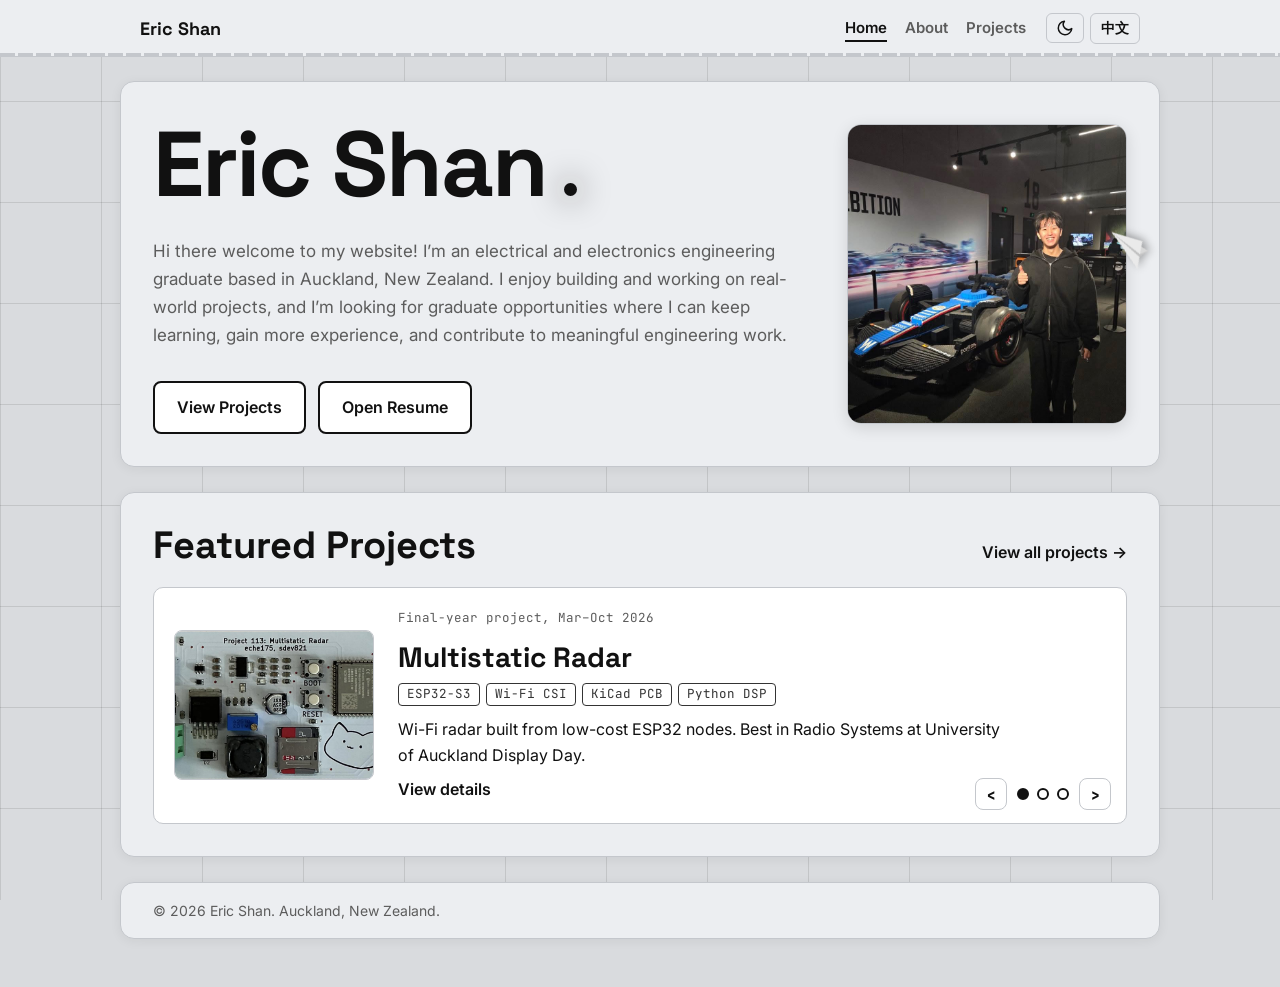
==== commit dbd99b76: "New website layout" ====
--- a/index.html
+++ b/index.html
@@ -7,342 +7,35 @@
 <meta name="description" content="Eric Shan, electrical and electronics engineering graduate in Auckland. Power electronics, PCB design and embedded systems.">
 <link rel="stylesheet" href="https://fonts.googleapis.com/css2?family=Space+Grotesk:wght@500;700&family=Inter:wght@400;600&family=JetBrains+Mono:wght@400;500&display=swap">
 <link rel="stylesheet" href="styles.css">
+<link rel="stylesheet" href="pages.css">
 <link rel="icon" type="image/svg+xml" href="images/jerry.png">
 </head>
-<body>
+<body data-page="home">
 <img id="plane" src="images/plane.png" alt="" aria-hidden="true">
 <header><div class="wrap">
-<a class="brand" href="#top">Eric Shan</a>
-<nav><a href="#projects" data-k="nProj"></a><a href="#experience" data-k="nExp"></a><a href="#about" data-k="nAbout"></a><a href="#contact" data-k="nContact"></a></nav>
+<a class="brand" href="index.html">Eric Shan</a>
+<nav><a href="index.html" data-p="home" data-k="nHome"></a><a href="about.html" data-p="about" data-k="nAbout"></a><a href="projects.html" data-p="projects" data-k="nProj"></a></nav>
 <button id="theme" type="button"></button>
 <button id="lang" type="button" aria-label="Switch language">中文</button>
 </div><div id="batt"><i></i></div></header>
-
 <main id="top">
 <div class="hero">
 <div class="wrap hero-grid">
 <div class="hero-text">
 <h1>Eric Shan<span class="led" aria-hidden="true"></span></h1>
 <p class="lead" data-k="lead"></p>
-<div class="btns"><a class="btn pri" href="#projects" data-k="viewProj"></a><a class="btn sec" href="pdf/Eric%20Shan%20CV.pdf" download="Eric Shan CV.pdf" data-k="resume"></a></div>
+<div class="btns"><a class="btn pri" href="projects.html" data-k="viewProj"></a><a class="btn sec" href="pdf/Eric%20Shan%20CV.pdf" target="_blank" rel="noopener" data-k="resume"></a></div>
 </div>
 <img class="hero-photo" src="images/eric.png" alt="Photo of Eric Shan" width="300" height="300">
 </div></div>
-
-<section id="projects"><div class="wrap">
-<h2 data-k="nProj"></h2>
+<section id="featured"><div class="wrap">
+<div class="sec-head"><h2 data-k="nFeat"></h2><a class="all" href="projects.html" data-k="allProj"></a></div>
 <div id="feat"></div>
-<div class="grid" id="grid"></div>
-</div></section>
-
-<section id="experience"><div class="wrap">
-<h2 data-k="nExp"></h2>
-<div id="jobs"></div>
-</div></section>
-
-<section id="about"><div class="wrap">
-<h2 data-k="nAbout"></h2>
-<div class="about"><p data-k="about1"></p><p data-k="about2"></p><p data-k="about3"></p><p data-k="about4"></p><p data-k="about5"></p></div>
 </div></section>
 </main>
-
-<footer id="contact"><div class="wrap">
-<h2 data-k="nContact"></h2>
-<p data-k="contactP"></p>
-<div class="links">
-<a href="mailto:eshan88899@gmail.com">eshan88899@gmail.com</a>
-<a href="https://www.linkedin.com/in/shan-eric/" target="_blank" rel="noopener" aria-label="LinkedIn" title="LinkedIn"><svg viewBox="0 0 24 24" width="26" height="26" fill="currentColor" style="display:block" aria-hidden="true"><path d="M20.447 20.452h-3.554v-5.569c0-1.328-.027-3.037-1.852-3.037-1.853 0-2.136 1.445-2.136 2.939v5.667H9.351V9h3.414v1.561h.046c.477-.9 1.637-1.85 3.37-1.85 3.601 0 4.267 2.37 4.267 5.455v6.286zM5.337 7.433c-1.144 0-2.063-.926-2.063-2.065 0-1.138.92-2.063 2.063-2.063 1.14 0 2.064.925 2.064 2.063 0 1.139-.925 2.065-2.064 2.065zm1.782 13.019H3.555V9h3.564v11.452zM22.225 0H1.771C.792 0 0 .774 0 1.729v20.542C0 23.227.792 24 1.771 24h20.451C23.2 24 24 23.227 24 22.271V1.729C24 .774 23.2 0 22.222 0h.003z"/></svg></a>
-</div>
-<p class="small" data-k="foot"></p>
-</div></footer>
-
+<footer class="slim"><div class="wrap"><p class="small" data-k="foot"></p></div></footer>
 <dialog id="dlg" aria-label="Project details"><button id="close" type="button" aria-label="Close">×</button><div id="dbody"></div></dialog>
-<script>
-var T={
-en:{nProj:"Projects",nExp:"Experience",nSkills:"Skills",nAbout:"About",nContact:"Contact",
-avail:"Available for graduate roles in Auckland",
-lead:"Hi there welcome to my website! I’m an electrical and electronics engineering graduate based in Auckland, New Zealand. I enjoy building and working on real-world projects, and I’m looking for graduate opportunities where I can keep learning, gain more experience, and contribute to meaningful engineering work.",
-viewProj:"View Projects",resume:"Open Resume",
-about1:"I’m an Electrical Engineering student who enjoys building and working on real-world projects. I’ve had hands-on experience with things like embedded systems, power systems, PCB design, control systems, and software development, and I like being able to turn ideas into something practical.",
-about2:"Over time, I’ve built a solid understanding of circuit simulation and power electronics, and I’m comfortable taking projects from early concepts through to testing and manufacturing.",
-about3:"I’m especially interested in projects that involve combining hardware and software, and finding efficient, smart solutions to engineering problems.",
-about4:"Right now, I’m looking for graduate opportunities where I can keep learning, gain more experience, and contribute to meaningful engineering work.",
-about5:"Outside of study and work, I enjoy spending time outdoors doing activities like rock climbing, snowboarding and hiking.",
-contactP:"I’m looking for a graduate electrical engineering role. Feel free to reach me through email or LinkedIn.",
-foot:"© 2026 Eric Shan. Auckland, New Zealand.",
-res:"Result",
-feat:{t:"Multistatic Radar",w:"Final-year project, Mar–Oct 2026",tags:["ESP32-S3","Wi-Fi CSI","KiCad PCB","Python DSP"],
-d:"Multistatic radar normally needs specialised, expensive hardware. For my final-year project (with partner Shakeer Devanath, supervised by Prof. Kevin Sowerby) I built a system from four ESP32-S3 boards that uses Wi-Fi Channel State Information (CSI) to detect people moving and roughly locate them: one transmitter and three receivers, with offline processing in Python.",
-r:"Working four-node system for about NZ$91 (NZ$22.75 per node). 99%+ packet capture and synchronisation from 2 m to 30 m. Rated best project in the Radio Systems category at the University of Auckland Display Day.",
-x:[
-{h:"Hardware",p:"Each node is an ESP32-S3 module with an external flat-patch antenna, powered from a USB power bank. I validated the design with a first generation built from off-the-shelf modules, then designed a compact 47 × 83 mm two-layer KiCad PCB with USB-C input, 3.3 V regulation, a microSD socket and an optional buck converter, fabricated and assembled by JLCPCB. The buck converter sits away from the RF module to keep switching noise off the antenna."},
-{h:"Cost",p:"The custom PCB cut the cost per node from NZ$42.51 in Generation 1 to NZ$22.75 in Generation 2, so the four-node system costs about NZ$91 instead of NZ$170. A Raspberry Pi 5 costs roughly 9 times a node, and an ADALM-PLUTO software-defined radio roughly 21 times."},
-{h:"Firmware",p:"C++ on PlatformIO. The transmitter broadcasts numbered ESP-NOW packets on a fixed channel, and each receiver captures CSI, discards packets from other devices and logs to microSD in blocks. The packet numbers let the three receivers be aligned afterwards without a shared precision clock."},
-{h:"Signal processing",p:"The Python pipeline aligns the three logs, removes static clutter and takes an FFT over a sliding 50-packet window to get a Doppler profile per receiver. It then tests the search area cell by cell to find the position that best explains all three Doppler shifts, and shows the result as a likelihood heatmap."},
-{h:"Testing",p:"Packet capture and synchronisation stayed at 99% or better from 2 m to 30 m, and a single interior wall barely affected them. Spectrograms of sitting and standing showed a clear burst up to 100 Hz at the moment of movement. Tracking tests used the transmitter at the centre with three receivers 2 m away at 120° spacing, comparing an anechoic-chamber control, one walker and two walkers."},
-{h:"Results",p:"Packet capture and synchronisation stayed at 99% or better from 2 m to 30 m, fell to 94% and 91% at 50 m, and dropped to 62% and 72% at 90 m. A single interior wall barely mattered (99% and 98%), but a full floor between nodes cut it to 21% and 3%. Sitting and standing produced a clear burst up to 100 Hz in the spectrograms, so human movement is visible in the CSI. With one person walking through the test area, the three receivers agreed on the approximate region and direction of movement."},
-{h:"What it can do",p:"The system detects human movement and shows the approximate zone of a single moving person, using only Wi-Fi signals and no cameras or microphones. That suits presence and occupancy sensing, such as building energy management or monitoring activity in a room. At NZ$22.75 per extra node, it is also a practical platform for teaching and further multistatic sensing research."}
-]},
-p:[
-{t:"Battery Level Monitoring System",w:"Progressive Technologies, 2025–2026",tags:["KiCad","LTspice","PCB Fabrication"],
-d:"A battery monitor for ProTech's remote power products. It shows the charge state of a 12V lead-acid battery with green and red LEDs and automatically disconnects the battery before deep discharge can damage it. I handled the whole process: simulation, schematic, KiCad layout, soldering and testing.",
-x:[
-{h:"What it does",p:"The board is designed for unattended installations, a common requirement across ProTech's remote power products. A green LED shows a healthy battery voltage, a red LED warns when the voltage drops toward the low-battery threshold, and if it keeps falling to a critical level a transistor switches a relay that disconnects the battery from the load."},
-{h:"Design",p:"A resistor divider scales the battery voltage down so that a comparator stage can compare it against fixed reference thresholds, with a second comparator handling the critical cutoff. I simulated the circuit in LTspice, and after my supervisor Peter approved the schematic I moved it into KiCad."},
-{h:"Debugging",p:"In the first prototype, slowly lowering the input voltage made the relay chatter on and off around the disconnect threshold. The comparator had no hysteresis, so noise on the sense line kept flipping the output. I added a feedback resistor from the comparator output to its non-inverting input, which opens a deliberate gap between the disconnect and reconnect voltages so the relay switches once and stays there. I then updated the schematic and bill of materials and flagged the new resistor value so later batches were built correctly."},
-{h:"Layout and build",p:"I laid out a two-layer board in KiCad, keeping the relay contacts and flyback diode close together to reduce loop area and routing the sense line away from the noisier relay-driving section. When the boards came back from fabrication I hand-soldered both the surface-mount parts and the through-hole parts, including the relay and screw terminals."},
-{h:"Testing",p:"Each board went through the same procedure: connect a bench supply to the sense input, sweep the voltage down and back up while watching the LEDs and relay state with a multimeter, and confirm that the trip and reset thresholds fall within the tolerance band and the relay does not chatter. Boards that failed were debugged by following the circuit diagram to find the part not doing its job."},
-{h:"Results",p:"Boards that passed the sweep test were approved for use. The hysteresis fix gave clean, decisive switching, and the experience showed me why a defined test procedure matters more than visual inspection before a board leaves the bench."}
-]},
-{t:"Solar Panel DC Converter and Mount",w:"Progressive Technologies, 2025–2026",tags:["KiCad","LTspice","Fusion 360"],
-d:"A solar and battery power PCB for remote stream and river water-level monitoring for local councils, plus a weatherproof die-cast aluminium enclosure and a mount that holds the panel at about 40° for New Zealand conditions.",
-x:[
-{h:"The problem",p:"The monitors sit in streams and rivers with no mains power, so a solar panel is the main source and a battery stores energy for low light and overnight. The board has to cope with a panel's much higher open-circuit voltage, work outdoors for years and need little maintenance."},
-{h:"Power board",p:"The core is an adjustable voltage regulator on the panel output, which clamps the voltage delivered to the battery and electronics. I worked from the panel datasheet's open-circuit voltage and short-circuit current and the target battery charge voltage to choose the feedback divider values and to size the current-limiting and protection parts."},
-{h:"Simulation",p:"I simulated the circuit in LTspice across the panel's real operating range, from full sun to heavy overcast, to confirm a safe, stable output voltage with acceptable ripple. It also caught a thermal issue before hardware: at the panel's maximum rated current the regulator dissipated more power than I had assumed, so I added a larger copper pour to act as a heatsink."},
-{h:"Layout",p:"This board needs wider copper tracks than the battery sensor board to carry the charging current, and more robust connectors for the panel and battery leads because it lives outdoors in a weatherproof enclosure."},
-{h:"Enclosure and mount",p:"I designed the bracket in CAD to hold the panel at about 40°, an angle I chose from research on solar irradiance at New Zealand's latitude to balance summer and winter energy. A die-cast aluminium enclosure was selected over cheaper plastic for better sealing and durability against humidity, temperature swings, splashing in high water and impact or tampering. A full CAD mock-up showed the first bracket clashed with the panel frame, so I reprofiled the mounting flange to clear it while still supporting wind loads. A physical prototype was then made and test-fitted before sign-off for production."},
-{h:"Testing and calculations",p:"On the bench I used an adjustable supply to emulate different panel outputs, confirmed the regulated output voltage and checked component temperatures under sustained load. I also estimated battery run-time for the monitor from its load current and battery capacity."},
-{h:"Results",p:"The board delivered a regulated output on the bench, the thermal issue was fixed before it reached hardware, and the mount design passed its physical test-fit and was signed off for production."}
-]},
-{t:"EVolocity Energy Monitoring System",w:"Mar–Jun 2025",tags:["Altium Designer","LTspice","Raspberry Pi Pico W"],
-d:"EVolocity students race electric vehicles, but race-day scoring was slowed by manual ECU data retrieval over USB-C, which could delay results by up to 90 minutes. Our team built a wireless system with a sensing PCB, Pico W firmware and a web dashboard that collects the data automatically over UART or USB.",
-x:[
-{h:"Hardware",p:"The sensing PCB measures voltage with a buffer op-amp and current across two parallel 0.2 Ω shunt resistors with a gain-of-10 amplifier. Each signal passes through an RC low-pass filter to prevent aliasing, and Schottky diodes clamp it to 3.3 V to protect the Pico W. An L78L05 regulator supplies the op-amps, and test points and decoupling capacitors make debugging easier."},
-{h:"Firmware",p:"C with the Pico SDK and FreeRTOS, split across the Pico W's two cores. One task samples voltage, current and temperature at 5 Hz and averages them each second. Flash tasks batch the samples into 256-byte pages and write them to a circular buffer holding about 24 hours of data, storing the write offset so nothing is lost in a power cut. A Wi-Fi task reconnects automatically every 5 seconds, and an HTTP task posts batches of 56 samples as JSON to the server."},
-{h:"Software",p:"A SERN-stack app: Express and Node.js with SQLite on the backend, and a React and TypeScript dashboard built with Vite and Shadcn UI. It manages competitions, teams, events and monitors, scores teams automatically from time or energy, and shows a leaderboard and voltage, current, power and energy graphs per team."},
-{h:"Testing",p:"I tested the sensing circuits with 4 Ω to 12 Ω loads over ten trials each. Firmware was checked with a 2 V reference on the ADC pins and by comparing values written to and read back from flash. The backend was tested with Jest and Supertest, and the frontend with ViTest."},
-{h:"Results",p:"Voltage measurement error averaged about 0.7% and current about 0.9%, inside the ±1% requirement. Noise stayed below 10 mV RMS and the 5 V regulator held within ±0.02 V across all loads. The ADC read within 0.87% of a 2 V reference. The system reached 128 kB/s over 10 m+, cut download time by over 80% and lost no packets under simulated interference."},
-{h:"What it can do",p:"Race-day data now arrives wirelessly with no cables to plug in. Judges get scores and rankings straight away, and teachers and mentors can follow their team's performance during the event. Because each monitor is its own entity, a unit can be paired with a different team if something goes wrong, and one app can run several competitions."}
-]},
-{t:"DC-DC Flyback Converter",w:"Jun–Oct 2024",tags:["Altium Designer","PLECS","LTspice","Ansys Maxwell","UC3843"],
-d:"A pocket-sized bench power supply that runs from a 20 V USB-C PD source and gives an isolated, user-set 5–30 V output, controlled and monitored from a computer. Our team of four designed the flyback converter, its transformer and the control firmware, then built and tested the prototype against a course specification.",
-x:[
-{h:"Hardware",p:"The power stage is an isolated current-mode flyback converter switching at 100 kHz. A UC3843 controller generates the PWM, and an ATmega328PB on the secondary side measures the output voltage and sets the duty through a PI controller. The control signal and the USB-UART link to the computer both cross the isolation barrier through digital isolators, and the microcontroller is powered from an isolated supply module. I simulated the converter in LTspice and PLECS before building it."},
-{h:"Magnetics",p:"I designed the flyback transformer, specified its turns ratio, inductance and core, and validated it in Ansys Maxwell, then checked the finished transformer against the model. I also specified the protection components, including the 32 V over-voltage protection."},
-{h:"Firmware",p:"The ATmega328PB firmware, written in Atmel Studio and verified in Proteus VSM and on an Xplained Mini board, reads the output voltage with the ADC, runs the PI controller, and talks to the computer over UART at 9600 baud. The user types a voltage setpoint on the PC and sees the measured output voltage in return."},
-{h:"Testing",p:"The project followed four gate reviews: converter design and LTspice results, transformer design with Maxwell and experimental data, open-loop hardware testing on the provided PCB including the over-voltage protection, and finally the PI controller. The finished prototype was tested under varying loads and compared against the specification."},
-{h:"What it can do",p:"One small unit replaces a bulky bench supply: it takes a standard 20 V USB-C PD input, gives an isolated output from 5 V to 30 V, and is controlled and monitored from a computer. Output power is limited at low voltages and reaches 12 W at 20 V and above."}
-]},
-{t:"Water Level Detection System",w:"Mar–May 2024",tags:["FEMM","LTspice","Through-hole PCB","Infrared"],
-d:"Aliaxis asked our team of four for a way to monitor farm water tanks without radio emissions, which would avoid CE, FCC and N-tick testing. We designed a capacitive water-level probe, an infrared transmitter and a receiver that turns the signal back into a DC voltage, with the electronics simulated in LTspice and built on a through-hole PCB.",
-x:[
-{h:"Probe",p:"The probe is a flat two-core cable, and its capacitance rises as more of it is submerged because water has a much higher dielectric constant than air. We modelled it in FEMM for a 2.5 m tank and compared PVC with silicone rubber insulation. PVC gave a wider capacitance range (54 pF to 341 pF against 40 pF to 152 pF), and it is cheaper, more durable and more stable. Simulated accuracy with PVC was about 95% at 20% full, rising to about 99% at 100%, and a 3 pF change corresponds to roughly 2.6 cm of water."},
-{h:"Transmitter",p:"The probe is not built into the circuit, so four fixed capacitors stand in for different water levels. A 555 timer turns the capacitance into a square wave of about 6.8 kHz to 14.2 kHz, and a MOSFET drives an infrared LED with a 25% duty cycle. Short 360 mA pulses give a strong signal while the average current stays at 90 mA, safely under the LED's limit."},
-{h:"Receiver",p:"A photodiode in photoconductive mode picks up the infrared pulses, followed by two TLC082 op-amp stages with a total gain of 50 that keep the square wave's shape. A Schmitt trigger cleans up the pulses, a 555 timer converts the frequency into a varying duty cycle, and a low-pass filter turns that into a steady DC voltage. More water means lower frequency and a higher output. A parabolic reflective cone around the photodiode collects stray light."},
-{h:"Power and cost",p:"The transmitter draws about 100 mA, so the system needs roughly 2400 mAh per day. We chose a solar panel with a battery, and a panel of about 20 cm × 20 cm is enough to supply it through a June in Invercargill, the worst case in New Zealand. At a batch of 1000, each unit would cost about $257.64, and the battery and panel make up about 72% of that. The estimate allows the device to run for over a week without charging."},
-{h:"Results",p:"The receiver output was 3.00 V for a full tank and 1.26 V for an empty one, so the empty reading was off the 1 V target by about 26%. The infrared link worked up to 2.9 m. Because the signal is light rather than radio, the design needs no RF compliance testing. Range could be extended with more or stronger LEDs, or a lower duty cycle."},
-{h:"What it can do",p:"The system gives farmers a continuous, wireless reading of a tank's water level at a price they can afford. The stable DC output is suitable as an input to an external control system, and the solar power means no cables or regular maintenance are needed."}
-]},
-{t:"Custom FPV Drone",w:"Dec 2024–Jan 2025",tags:["Soldering","ELRS","PID tuning"],
-d:"A quadcopter built from brushless motors, ESCs, an ELRS receiver and a flight controller. I did the calibration, PID tuning and signal mapping, and designed the power distribution with noise mitigation.",
-x:[
-{h:"Build",p:"I chose and assembled the parts: brushless motors, ESCs, an ELRS receiver and a flight controller, soldered together on a frame."},
-{h:"Design process",p:"I designed the power distribution to feed the motors and electronics from one battery while keeping motor switching noise away from the flight controller and receiver, using short, well-separated power leads and decoupling. I then calibrated the sensors, mapped the receiver channels to the flight controller, and tuned the PID gains step by step, adjusting while test flying until it responded cleanly."},
-{h:"Results",p:"The drone flies and responds smoothly to the controller after tuning, and the power design keeps the radio link and flight controller free of motor noise."}
-]},
-{t:"Building Lighting Design",w:"May–Jun 2024",tags:["DIALux Evo","AS/NZS 1680","AS/NZS 2293","NZ Building Code F6/F8"],
-d:"For ECO Design Limited's two-storey office building in Whangarei, our team of three assessed the existing T8 fluorescent lighting and designed a replacement that is energy-efficient and compliant with the standards. The scope covered indoor, outdoor and emergency lighting (AS/NZS 1680, AS/NZS 2293, NZ Building Code F6/F8), with a 12-year payback target.",
-x:[
-{h:"Existing lighting",p:"The building used T8 36W fluorescent fittings with a power density of about 14.9 W/m², far above the 8 W/m² limit for large offices in AS/NZS 4243.2. Despite that, 17 of 40 spaces failed the uniformity requirement, and every CAD and conference room failed the glare limit (UGR 19). Replacing the 602 tubes would also cost about $6,020 in recycling."},
-{h:"Indoor design",p:"I modelled the building in DIALux Evo using ETAP U2 recessed LED luminaires, with square fittings in working spaces and linear fittings in circulation areas. The lobby uses suspended luminaires, the toilets use warmer 3000K light, and a wall washer lights the vertical surfaces in the changing room. All fittings are dimmable, so daylight can be offset in software. In Room 111 CAD, the layout achieved a UGR of 14.3 and 235 lux of vertical illuminance on the back shelf."},
-{h:"Outdoor design",p:"Walkways and the 3 m front entrance were designed to AS/NZS 1158.3.1, with at least 10 lux and a uniformity of 0.25. The design uses IP65 Hide-a-lite Sharp Wall Asym luminaires, which are weatherproof for New Zealand conditions. DIALux results met or exceeded the requirements at every pedestrian area and entrance."},
-{h:"Emergency lighting",p:"ETAP K212/3 surface-mounted emergency luminaires with 90-minute backup cover all escape routes, rooms and stairs, designed for at least 1 lux at floor level as required by F6/F8. Pictogram exit signs are fitted above final exits and along escape routes. Luminaire counts were optimised in low-traffic areas, and the whole system was costed at $31,500 installed."},
-{h:"Results",p:"The new design achieved full compliance with AS/NZS 1680. Indoor lighting power fell from 22.6 kW to 5.6 kW. Annual running cost fell from $18,609 to $5,166, saving about $13,400 a year. Against a total cost of $101,120 for 353 new luminaires and recycling, that gives a payback of about 7.5 years. Annual CO2 emissions fell from 18.6 tonnes to 5.2 tonnes."},
-{h:"What it can do",p:"The client gets a complete, standards-compliant lighting package for the building: a low-glare indoor design, safe outdoor routes, and emergency lighting that meets the Building Code. It also pays for itself well inside the 12-year target while cutting emissions by about 72%."}
-]}
-],
-jobs:[
-{w:"Oct 2025 – Mar 2026",t:"Electrical Engineer Intern",o:"Progressive Technologies NZ Ltd",b:["Supported electrical design: component selection, schematics and checking circuit function against requirements.","Ran circuit simulations across operating conditions to reduce risk before building hardware."]},
-{w:"Nov 2024 – Feb 2025",t:"Electrical Engineer Intern",o:"Future Manufacturing Ltd",b:["Supported mass production of DC-DC converters, including PCB assembly, soldering and testing.","Created and maintained schematics, PCB layouts, BOMs and technical reports."]}],
-sk:[["Engineering tools","Altium Designer, KiCad, LTspice, PLECS, Autodesk Fusion, DIALux Evo, FEMM"],["Electronics","Through-hole and surface-mount soldering, Raspberry Pi, ESP32, Arduino"],["Programming","MATLAB, C/C++, Java, Python, Git, LaTeX, HTML, CSS"],["Professional","Report writing, technical documentation, English and Mandarin (fluent)"]]},
-zh:{nProj:"项目",nExp:"经历",nSkills:"技能",nAbout:"关于我",nContact:"联系我",
-avail:"正在寻找奥克兰的毕业生工程职位",
-lead:"电气与电子工程毕业生。我设计电力电子、PCB 和嵌入式系统，并将其从仿真推进到经过测试的硬件。",
-viewProj:"查看项目",resume:"打开简历 (PDF)",
-about1:"我是一名电气工程专业的学生，喜欢动手做真实的项目。我在嵌入式系统、电力系统、PCB 设计、控制系统和软件开发方面都有实践经验，也喜欢把想法变成实用的东西。",
-about2:"一路下来，我对电路仿真和电力电子有了扎实的理解，能够从最初的概念一直推进到测试和制造。",
-about3:"我尤其对软硬件结合的项目感兴趣，喜欢为工程问题找到高效、巧妙的解决方案。",
-about4:"目前我正在寻找毕业生职位，希望在工作中继续学习、积累经验，并参与有意义的工程项目。",
-about5:"学习和工作之余，我喜欢户外活动，比如攀岩、单板滑雪和徒步。",
-contactP:"我正在寻找电气工程方向的毕业生职位，最快的联系方式是电子邮件。",
-foot:"© 2026 单 Eric。新西兰奥克兰。",
-res:"成果",
-feat:{t:"多基地雷达",w:"毕业设计，2026 年 3 月至 10 月",tags:["ESP32-S3","Wi-Fi CSI","KiCad PCB","Python 信号处理"],
-d:"多基地雷达通常需要昂贵的专用硬件。在毕业设计中（与项目搭档 Shakeer Devanath 合作，导师为 Kevin Sowerby 教授），我用四块 ESP32-S3 开发板搭建了系统，利用 Wi-Fi 信道状态信息 (CSI) 检测人员移动并大致定位：一个发射机、三个接收机，数据离线用 Python 处理。",
-x:[
-{h:"硬件",p:"每个节点由 ESP32-S3 模块和外接平板天线组成，使用移动电源供电。我先用现成模块搭建第一代验证设计，再设计了 47 × 83 mm 的双层 KiCad PCB，包含 USB-C 输入、3.3 V 稳压、microSD 插槽和可选降压模块，由 JLCPCB 制造并贴片。降压模块远离射频模块，避免开关噪声影响天线。"},
-{h:"成本",p:"定制 PCB 将单节点成本从第一代的 42.51 新西兰元降至第二代的 22.75 新西兰元，四节点系统约 91 新西兰元，而不是 170 新西兰元。一块 Raspberry Pi 5 约为单个节点价格的 9 倍，ADALM-PLUTO 软件无线电约为 21 倍。"},
-{h:"固件",p:"使用 C++ 和 PlatformIO。发射机在固定信道上广播带编号的 ESP-NOW 数据包，接收机采集 CSI，丢弃其他设备的数据包，并分块记录到 microSD。包编号让三个接收机无需共享精密时钟即可在事后对齐。"},
-{h:"信号处理",p:"Python 流程先对齐三个接收机的日志并去除静态杂波，再在 50 个数据包的滑动窗口上做 FFT，得到每个接收机的多普勒谱。随后逐格测试搜索区域，找出最能解释三个多普勒频移的位置，并以似然热力图显示。"},
-{h:"测试",p:"2 米至 30 米范围内，数据包捕获率和同步率保持在 99% 以上，一堵室内墙几乎没有影响。坐下和站起的频谱图在动作发生时出现直至 100 Hz 的突发。跟踪实验中，发射机位于中心，三个接收机以 120° 间隔分布在 2 米处，对比消声室对照、一人行走和两人行走。"},
-{h:"结果",p:"2 米至 30 米范围内，数据包捕获率和同步率保持在 99% 以上，50 米时降至 94% 和 91%，90 米时降至 62% 和 72%。一堵室内墙几乎没有影响（99% 和 98%），但隔一整层楼则降至 21% 和 3%。坐下和站起在频谱图中产生直至 100 Hz 的明显突发，说明人体运动可以在 CSI 中被观察到。一人穿过测试区域时，三个接收机对运动的大致区域和方向达成一致。"},
-{h:"能做什么",p:"系统能够检测人体移动，并显示单个移动者的大致所在区域，全程只使用 Wi-Fi 信号，不需要摄像头或麦克风。这适合人员存在和占用检测，例如楼宇能耗管理或监测房间内的活动。每增加一个节点只需 22.75 新西兰元，也适合作为教学和多基地传感研究的平台。"}
-]},
-p:[
-{t:"电池电量监测系统",w:"2025 年 12 月至 2026 年 1 月",tags:["KiCad","LTspice","PCB 制造"],
-d:"为 ProTech 远程供电产品设计的电池监测器。它用绿色和红色 LED 显示 12V 铅酸电池的状态，并在深度放电造成损坏之前自动断开电池。我负责全流程：仿真、原理图、KiCad 布局、焊接和测试。",
-x:[
-{h:"功能",p:"这块板用于无人值守的安装环境，这是 ProTech 许多远程供电产品的共同需求。电压正常时绿色 LED 亮起，电压降向低电量阈值时红色 LED 发出警告，如果继续降到临界水平，晶体管会驱动继电器，把电池与负载断开。"},
-{h:"设计",p:"电阻分压把电池电压降下来，让比较器与固定的参考阈值比较，第二级比较器负责临界断电。我在 LTspice 中仿真电路，导师 Peter 批准原理图后，我把它转入 KiCad。"},
-{h:"调试",p:"在第一版原型中，我缓慢降低输入电压，发现继电器在断开阈值附近反复抖动。比较器没有迟滞，检测线上的少量噪声就足以让输出反复翻转。我在比较器输出与同相输入之间加了一个反馈电阻，在断开电压和重新接通电压之间留出一个刻意的间隙，让继电器只动作一次并保持状态。随后我更新了原理图和物料清单，并标注新的电阻值，确保后续批次正确生产。"},
-{h:"布局与制作",p:"我在 KiCad 中做了双层板布局，把继电器触点和续流二极管靠近放置以减小回路面积，并让检测线远离噪声较大的继电器驱动部分。电路板制造回来后，我手工焊接了贴片和通孔元件，包括继电器和接线端子。"},
-{h:"测试",p:"每块板都经过同样的流程：把台式电源接到检测输入端，先降低再升高电压，同时用万用表观察 LED 和继电器状态，确认动作和复位阈值落在容差范围内，且继电器不抖动。不合格的板按电路图逐一排查不工作的元件。"},
-{h:"结果",p:"通过扫描测试的板子被批准使用。迟滞修改让切换干净果断，这次经历也让我明白，电路板出工作台之前，明确的测试流程比目视检查重要得多。"}
-]},
-{t:"太阳能直流转换器与支架",w:"Progressive Technologies，2025–26",tags:["KiCad","LTspice","Fusion 360"],
-d:"为当地市政部门监测溪流和河流水位设计的太阳能与电池供电 PCB，并设计了防水压铸铝外壳和使太阳能板保持约 40° 倾角的支架，适应新西兰环境。",
-x:[
-{h:"问题",p:"监测设备位于溪流和河流旁，没有市电，所以以太阳能板为主要电源，用电池储能以应对弱光和夜间。电路板必须应对太阳能板高得多的开路电压，能在户外长期工作，并且几乎不需要维护。"},
-{h:"电源板",p:"核心是接在太阳能板输出端的可调稳压器，它钳制送往电池和电子设备的电压。我根据太阳能板数据手册中的开路电压和短路电流，以及目标电池充电电压，选择反馈分压电阻值，并确定限流和保护元件的规格。"},
-{h:"仿真",p:"我在 LTspice 中仿真了太阳能板的真实工作范围，从强日照到严重阴天，确认输出电压安全稳定、纹波可接受。仿真还在硬件制作前发现了一个热问题：在太阳能板最大额定电流下，稳压器的功耗比我原先假设的更高，所以我增加了较大的铜皮作为散热片。"},
-{h:"布局",p:"这块板需要比电池传感板更宽的铜走线来承载充电电流，由于要装在户外防水外壳内，太阳能板和电池的接线也选用了更牢固的连接器。"},
-{h:"外壳与支架",p:"我用 CAD 设计了让太阳能板保持约 40° 倾角的支架，这个角度来自对新西兰纬度太阳辐照度的调研，用来平衡夏季和冬季的发电量。外壳选用压铸铝而不是更便宜的塑料，因为密封性更好，也更能抵御潮湿、温度变化、洪水时的飞溅以及撞击或人为破坏。完整的 CAD 模型显示最初的支架与太阳能板边框冲突，所以我重新设计了安装法兰以避开边框，同时仍能承受风载。随后制作了实物原型并试装，再批准投产。"},
-{h:"测试与计算",p:"我在台上用可调电源模拟不同的太阳能板输出，确认稳压输出电压，并在持续负载下检查元件温度。我还根据负载电流和电池容量估算了监测设备的电池运行时间。"},
-{h:"结果",p:"电路板在台上输出稳定，热问题在进入硬件阶段前就已解决，支架设计通过了实物试装并获批投产。"}
-]},
-{t:"EVolocity 能源监测系统",w:"2025 年 3 月至 6 月",tags:["Altium Designer","LTspice","Raspberry Pi Pico W"],
-d:"EVolocity 让学生设计并参加电动车比赛，但比赛日评分因通过 USB-C 手动读取 ECU 数据而变慢，结果最多可延迟 90 分钟。我们团队开发了无线系统，包括传感 PCB、Pico W 固件和网页仪表盘，通过 UART 或 USB 自动采集数据。",
-x:[
-{h:"硬件",p:"传感 PCB 用缓冲运放测量电压，用两个并联的 0.2 Ω 采样电阻和增益为 10 的放大器测量电流。每路信号经过 RC 低通滤波以防混叠，并由肖特基二极管钳位在 3.3 V 以保护 Pico W。L78L05 稳压器为运放供电，测试点和去耦电容便于调试。"},
-{h:"固件",p:"使用 C 语言、Pico SDK 和 FreeRTOS，任务分布在 Pico W 的两个核心上。一个任务以 5 Hz 采样电压、电流和温度，并每秒取平均值。Flash 任务把样本按 256 字节页批量写入环形缓冲区，可存约 24 小时数据，并保存写入偏移量，断电后不丢数据。Wi-Fi 任务每 5 秒自动重连，HTTP 任务把每 56 个样本打包成 JSON 发送到服务器。"},
-{h:"软件",p:"采用 SERN 技术栈：后端为 Express、Node.js 和 SQLite，前端为用 Vite 和 Shadcn UI 构建的 React + TypeScript 仪表盘。它管理赛事、队伍、项目和监测器，根据时间或能耗自动给队伍评分，并显示排行榜以及每支队伍的电压、电流、功率和能量图表。"},
-{h:"测试",p:"我用 4 Ω 至 12 Ω 负载测试传感电路，每种负载做十次。固件通过在 ADC 引脚接入 2 V 基准，以及比对写入和读回 flash 的数值来验证。后端用 Jest 和 Supertest 测试，前端用 ViTest 测试。"},
-{h:"结果",p:"电压测量平均误差约 0.7%，电流约 0.9%，满足 ±1% 的要求。噪声低于 10 mV RMS，5 V 稳压器在所有负载下保持在 ±0.02 V 以内。ADC 读取 2 V 基准的误差为 0.87%。系统在 10 米以上达到 128 kB/s，下载时间减少 80% 以上，在模拟干扰下零丢包。"},
-{h:"能做什么",p:"比赛日数据现在无线传输，无需插线。裁判可以立即得到分数和排名，老师和导师也能在比赛期间查看自己队伍的表现。每个监测器都是独立的实体，出现问题时可以重新配对给其他队伍，同一个应用还能运行多个赛事。"}
-]},
-{t:"DC-DC 反激式变换器",w:"2024 年 6 月至 10 月",tags:["Altium Designer","PLECS","LTspice","Ansys Maxwell","UC3843"],
-d:"一款口袋尺寸的工作台电源：由 20 V USB-C PD 电源供电，输出隔离、用户可设定的 5–30 V，并通过电脑控制和监测。我们四人团队设计了反激变换器、变压器和控制固件，并制作原型，按课程规格进行测试。",
-x:[
-{h:"硬件",p:"功率级是隔离式电流模式反激变换器，开关频率 100 kHz。UC3843 控制器产生 PWM，副边的 ATmega328PB 测量输出电压，并通过 PI 控制器设定占空比。控制信号和与电脑之间的 USB-UART 通信都通过数字隔离器跨越隔离带，微控制器由隔离电源模块供电。搭建前我在 LTspice 和 PLECS 中对变换器进行了仿真。"},
-{h:"磁性元件",p:"我设计了反激变压器，确定了匝比、电感和磁芯，并用 Ansys Maxwell 验证，然后将实际绕制的变压器与模型对比。我还选定了保护元件，包括 32 V 过压保护。"},
-{h:"固件",p:"ATmega328PB 固件在 Atmel Studio 中编写，并用 Proteus VSM 和 Xplained Mini 开发板验证。它通过 ADC 读取输出电压，运行 PI 控制器，并以 9600 波特率通过 UART 与电脑通信。用户在电脑上输入电压设定值，并看到测得的输出电压。"},
-{h:"测试",p:"项目经过四次关口评审：变换器设计与 LTspice 结果，变压器设计与 Maxwell 及实验数据，在提供的 PCB 上进行开环硬件测试（含过压保护），最后是 PI 控制器。成品原型在不同负载下测试，并与规格对比。"},
-{h:"能做什么",p:"一个小型装置即可取代笨重的工作台电源：采用标准 20 V USB-C PD 输入，提供 5 V 至 30 V 的隔离输出，并通过电脑控制和监测。低电压下输出功率受限，20 V 及以上可达 12 W。"}
-]},
-{t:"水位检测系统",w:"2024 年 3 月至 5 月",tags:["FEMM","LTspice","通孔 PCB","红外"],
-d:"Aliaxis 请我们四人团队设计一种无射频发射的农场水箱监测方案，这样可以避免 CE、FCC 和 N-tick 认证测试。我们设计了电容式水位探头、红外发射机，以及把信号还原为直流电压的接收机，电子电路在 LTspice 中仿真，并制作在通孔 PCB 上。",
-x:[
-{h:"探头",p:"探头是扁平双芯电缆，水的介电常数远高于空气，因此浸入水中越多，电容越大。我们在 FEMM 中针对 2.5 米水箱建模，比较了 PVC 和硅橡胶绝缘材料。PVC 的电容范围更宽（54 pF 至 341 pF，硅橡胶为 40 pF 至 152 pF），而且更便宜、更耐用、更稳定。使用 PVC 时，仿真精度在 20% 水位约为 95%，到 100% 时约为 99%，3 pF 的变化约对应 2.6 厘米的水位。"},
-{h:"发射机",p:"探头没有接入电路，所以用四个固定电容代表不同水位。555 定时器把电容转换为约 6.8 kHz 至 14.2 kHz 的方波，MOSFET 以 25% 占空比驱动红外 LED。360 mA 的短脉冲提供较强的信号，同时平均电流保持在 90 mA，安全低于 LED 的限值。"},
-{h:"接收机",p:"工作在光电导模式的光电二极管接收红外脉冲，后接两级 TLC082 运放，总增益为 50，并保持方波波形。施密特触发器整理脉冲，555 定时器把频率转换为变化的占空比，再由低通滤波器变成稳定的直流电压。水越多，频率越低，输出越高。光电二极管外的抛物面反射锥用于收集散射光。"},
-{h:"供电与成本",p:"发射机电流约 100 mA，系统每天约需 2400 mAh。我们选择了太阳能板加电池，约 20 cm × 20 cm 的太阳能板就足以在新西兰最不利的英弗卡吉尔六月份为其供电。按 1000 件批量，每台约 257.64 新西兰元，其中电池和太阳能板约占 72%。该估算可让设备在无充电的情况下运行一周以上。"},
-{h:"结果",p:"满水箱时接收机输出 3.00 V，空水箱时输出 1.26 V，空水箱读数与 1 V 目标相差约 26%。红外链路最远可达 2.9 米。由于传输的是光而不是无线电，设计无需射频合规测试。增加 LED 数量或使用更强的 LED，或降低占空比，都可以扩大传输范围。"},
-{h:"能做什么",p:"系统让农户以可负担的价格连续、无线地读取水箱水位。稳定的直流输出适合作为外部控制系统的输入，太阳能供电意味着无需布线，也无需经常维护。"}
-]},
-{t:"定制 FPV 无人机",w:"2024 年 12 月至 2025 年 1 月",tags:["焊接","ELRS","PID 调优"],
-d:"使用无刷电机、电调、ELRS 接收机和飞控组装的四旋翼无人机。我完成了校准、PID 调优和信号映射，并设计了带噪声抑制的配电系统。",
-x:[
-{h:"组装",p:"我选择并组装了零件：无刷电机、电调、ELRS 接收机和飞控，并把它们焊接在机架上。"},
-{h:"设计过程",p:"我设计了配电系统，用同一块电池给电机和电子设备供电，同时让电机开关噪声远离飞控和接收机，做法是使用短而分开的电源线和去耦。随后我校准传感器，把接收机通道映射到飞控，并一步步调节 PID 参数，边试飞边调整，直到响应干净。"},
-{h:"结果",p:"调优后无人机飞行并平稳响应遥控，配电设计让无线链路和飞控不受电机噪声影响。"}
-]},
-{t:"建筑照明设计",w:"2024 年 5 月至 6 月",tags:["DIALux Evo","AS/NZS 1680","AS/NZS 2293","新西兰建筑规范 F6/F8"],
-d:"为 ECO Design Limited 位于旺格雷的两层办公楼，我们三人团队评估了现有 T8 荧光灯照明，并设计了节能且符合标准的替换方案。范围包括室内、室外和应急照明（AS/NZS 1680、AS/NZS 2293、新西兰建筑规范 F6/F8），目标是 12 年内回本。",
-x:[
-{h:"现有照明",p:"大楼使用 T8 36W 荧光灯，功率密度约 14.9 W/m²，远高于 AS/NZS 4243.2 对大型办公楼 8 W/m² 的限值。即便如此，40 个空间中仍有 17 个不满足均匀度要求，所有 CAD 室和会议室也未达到眩光限值（UGR 19）。更换 602 根灯管的回收费用约为 6,020 新西兰元。"},
-{h:"室内设计",p:"我在 DIALux Evo 中建模，采用 ETAP U2 嵌入式 LED 灯具：工作区使用方形灯具，通道使用条形灯具。大堂采用吊装灯具，卫生间使用更柔和的 3000K 色温，更衣室用洗墙灯照亮垂直面。所有灯具都可调光，可通过软件根据日光进行补偿。在 111 室 CAD 室中，布局实现了 14.3 的 UGR，后墙架上的垂直照度为 235 lux。"},
-{h:"室外设计",p:"人行道和 3 米宽的正门按 AS/NZS 1158.3.1 设计，照度不低于 10 lux，均匀度 0.25。设计采用 IP65 的 Hide-a-lite Sharp Wall Asym 灯具，能适应新西兰多变的天气。DIALux 结果显示，所有行人区域和入口都达到或超过要求。"},
-{h:"应急照明",p:"ETAP K212/3 表面安装应急灯具具备 90 分钟后备时间，覆盖所有逃生路线、房间和楼梯，按 F6/F8 要求保证地面至少 1 lux。出口和逃生路线上设置象形图出口标志。低人流区域优化了灯具数量，整个系统安装成本为 31,500 新西兰元。"},
-{h:"结果",p:"新设计完全符合 AS/NZS 1680。室内照明功率从 22.6 kW 降至 5.6 kW，年运行成本从 18,609 新西兰元降至 5,166 新西兰元，每年节省约 13,400 新西兰元。新增 353 套灯具和回收费用共 101,120 新西兰元，回收期约 7.5 年。年二氧化碳排放从 18.6 吨降至 5.2 吨。"},
-{h:"能做什么",p:"客户得到一套完整且符合标准的照明方案：低眩光的室内设计、安全的室外通道，以及符合建筑规范的应急照明。它在 12 年目标内即可回本，同时将排放减少约 72%。"}
-]}
-],
-jobs:[
-{w:"2025 年 10 月 – 2026 年 3 月",t:"电气工程实习生",o:"Progressive Technologies NZ Ltd",b:["参与电气设计：元器件选型、原理图，并对照需求检查电路功能。","在不同工作条件下进行电路仿真，降低硬件实现前的风险。"]},
-{w:"2024 年 11 月 – 2025 年 2 月",t:"电气工程实习生",o:"Future Manufacturing Ltd",b:["支持 DC-DC 变换器量产，包括 PCB 组装、焊接和测试。","编写并维护原理图、PCB 布局、BOM 和技术报告。"]}],
-sk:[["工程工具","Altium Designer, KiCad, LTspice, PLECS, Autodesk Fusion, DIALux Evo, FEMM"],["电子","通孔与表面贴装焊接, Raspberry Pi, ESP32, Arduino"],["编程","MATLAB, C/C++, Java, Python, Git, LaTeX, HTML, CSS"],["专业能力","报告撰写, 技术文档, 英语和普通话（流利）"]]}
-};
-var S={en:["Wi-Fi radar built from low-cost ESP32 nodes. Best in Radio Systems at University of Auckland Display Day.","12V lead-acid battery monitor with green/red LEDs and a low-voltage relay cutoff.","Solar and battery power board and 40° mount for stream and river water-level monitors.","Wireless race-day data collection for student electric vehicles.","Isolated 5–30 V pocket bench supply with PI control.","Water-level probe designed with FEMM and LTspice.","Quadcopter built, tuned and tested from components.","Standards-compliant indoor, outdoor and emergency lighting."],zh:["用低成本 ESP32 节点搭建的 Wi-Fi 雷达，获 Display Day 无线电系统类别最佳项目。","12V 铅酸电池监测器，带红绿 LED 指示和低压继电器断电。","用于溪流和河流水位监测的太阳能与电池供电板及 40° 支架。","为学生电动车比赛提供无线数据采集。","带 PI 控制的隔离式 5–30 V 口袋电源。","用 FEMM 和 LTspice 设计的水位探头。","从零件开始组装、调试并测试的四旋翼。","符合标准的室内、室外及应急照明。"]};
-var CAP=[["ESP32 Node Generation 1|ESP32 节点", "ESP32 Node Generation 2|ESP32 节点", "Spectrogram Results Sitting |雷达系统", "Spectrogram Results Standing|雷达系统","Heatmap Results Baseline|热力图结果","Heatmap Results 1 Participant Tracking|热力图结果","Distance Range Test |跟踪测试","Obstruction Range Test|跟踪测试"],
-["Assembled Board Front|组装完成的电路板","Assembled Board Back|组装完成的电路板","PCB layout|PCB 布局"],
-["DC-DC Converter PCB|转换器 PCB","Enclosure and Mount CAD|外壳与支架 CAD","Installed mount|安装好的支架"],
-["Energy Monitoring PCB|能源监测 PCB","PCB Schematic|数据仪表盘","Dashboard|数据仪表盘"],
-["Schematic|原理图","PCB layout|PCB 布局","Assembled supply|组装完成的电源"],
-["FEMM probe simulation|FEMM 探头仿真","Transmitter and receiver|收发电路","Built PCB|制作完成的 PCB"],
-["Finished drone|成品无人机","Parts|布线与配电"],
-["DIALux render|DIALux 渲染图","Emergency lighting plan|应急照明方案","Outdoor lighting|室外照明"]];
-var IMG={
-    0:["images/unit1.png", "images/unit2.png","images/spectro1.png", "images/spectro2.png","images/heatmap1.png", "images/heatmap2.png", "images/range1.png", "images/range2.png"],
-    1:["images/bms1.png","images/bms2.png","images/bms3.png"],
-    2:["images/SPOB1.png","images/SPOB2.png","images/SPOB3.png"],
-    3:["images/ev1.png","images/ev2.png","images/ev3.png"],
-    4:["images/dc1.png","images/dc2.png"],
-    5:[],
-    6:["images/drone1.png","images/drone2.png"],
-    7:["images/bld1.png","images/bld2.png","images/bld3.png"]
-};
-function tags(a){return '<ul class="tags">'+a.map(function(x){return '<li>'+x+'</li>'}).join('')+'</ul>'}
-function render(l){
-var d=T[l];document.documentElement.lang=l==='zh'?'zh-CN':'en';
-document.querySelectorAll('[data-k]').forEach(function(e){e.textContent=d[e.getAttribute('data-k')]});
-var f=d.feat,MORE=l==='zh'?'查看详情':'View details';window.CUR={d:d,l:l};
-document.getElementById('feat').innerHTML='<div class="feat" role="button" tabindex="0" data-i="0"><p style="margin:0;opacity:.85">'+f.w+'</p><h3>'+f.t+'</h3>'+tags(f.tags)+'<p class="sum">'+S[l][0]+'</p><span class="more">'+MORE+'</span></div>';
-document.getElementById('grid').innerHTML=d.p.map(function(p,k){return '<div class="card" role="button" tabindex="0" data-i="'+(k+1)+'"><h3>'+p.t+'</h3><p class="when">'+p.w+'</p>'+tags(p.tags)+'<p>'+S[l][k+1]+'</p><span class="more">'+MORE+'</span></div>'}).join('');
-document.getElementById('jobs').innerHTML=d.jobs.map(function(j){return '<div class="job"><time>'+j.w+'</time><div><h3>'+j.t+', '+j.o+'</h3><ul>'+j.b.map(function(b){return '<li>'+b+'</li>'}).join('')+'</ul></div></div>'}).join('');
-document.getElementById('lang').textContent=l==='zh'?'EN':'中文';setBtn(l);
-}
-var root=document.documentElement,mq=window.matchMedia('(prefers-color-scheme: dark)');
-function isDark(){return root.getAttribute('data-theme')==='dark'}
-function setBtn(l){var b=document.getElementById('theme'),d=isDark(),z=l==='zh';b.innerHTML=d?'<svg viewBox="0 0 24 24" width="18" height="18" fill="none" stroke="currentColor" stroke-width="2" stroke-linecap="round" stroke-linejoin="round" aria-hidden="true"><circle cx="12" cy="12" r="4"/><path d="M12 2v2M12 20v2M4.9 4.9l1.4 1.4M17.7 17.7l1.4 1.4M2 12h2M20 12h2M4.9 19.1l1.4-1.4M17.7 6.3l1.4-1.4"/></svg>':'<svg viewBox="0 0 24 24" width="18" height="18" fill="none" stroke="currentColor" stroke-width="2" stroke-linecap="round" stroke-linejoin="round" aria-hidden="true"><path d="M21 12.8A9 9 0 1 1 11.2 3a7 7 0 0 0 9.8 9.8z"/></svg>';b.setAttribute('aria-label',d?(z?'切换到浅色模式':'Switch to light mode'):(z?'切换到深色模式':'Switch to dark mode'))}
-try{var st=localStorage.getItem('theme');if(st==='dark'||st==='light')root.setAttribute('data-theme',st)}catch(e){}
-document.getElementById('theme').addEventListener('click',function(){var n=isDark()?'light':'dark';function ap(){root.setAttribute('data-theme',n);setBtn(cur)}if(document.startViewTransition&&!matchMedia('(prefers-reduced-motion: reduce)').matches)document.startViewTransition(ap);else ap();try{localStorage.setItem('theme',n)}catch(e){}});
-function flyHTML(z){return '<div class="fly"><label for="duty">'+(z?'占空比':'Duty cycle')+' <b id="dv"></b></label><input id="duty" type="range" min="20" max="60" value="40"><svg id="pwm" viewBox="0 0 300 70" role="img" aria-label="PWM"><path id="pp" fill="none" stroke="currentColor" stroke-width="2"/></svg><p class="vo">'+(z?'输出电压':'Output voltage')+' <b id="vo"></b></p><div class="bar"><i id="vb"></i></div><p class="note">'+(z?'理想化反激变换器：连续导通模式，匝比 1:1，输入 20 V，Vout = Vin × D / (1 − D)。实际电路由 PI 控制器设定 PWM。':'Idealised flyback in continuous conduction, 1:1 turns ratio, 20 V input: Vout = Vin × D / (1 − D). In the real build a PI controller sets the PWM.')+'</p></div>'}
-function flyInit(){var s=document.getElementById('duty');function u(){var D=s.value/100,v=20*D/(1-D),w=150*D;document.getElementById('dv').textContent=s.value+'%';document.getElementById('vo').textContent=v.toFixed(1)+' V';document.getElementById('vb').style.width=((v-5)/25*100)+'%';document.getElementById('pp').setAttribute('d','M0 60V10H'+w+'V60H150V10H'+(150+w)+'V60H300')}s.addEventListener('input',u);u()}
-(function(){var bi=document.querySelector('#batt i'),tk=false;function bat(){tk=false;var m=document.documentElement.scrollHeight-innerHeight;bi.style.width=(m>0?Math.min(100,scrollY/m*100):0)+'%';var ac=null;['projects','experience','about','contact'].forEach(function(id){var e=document.getElementById(id);if(e&&e.getBoundingClientRect().top<140)ac=id});if(m>0&&scrollY>=m-4)ac='contact';document.querySelectorAll('nav a').forEach(function(a){a.classList.toggle('on',a.getAttribute('href')==='#'+ac)})}addEventListener('scroll',function(){if(!tk){tk=true;requestAnimationFrame(bat)}},{passive:true});bat()})();
-function g(i){return document.getElementById(i)}
-function R(id,l,a,b,v,s){return '<label for="'+id+'">'+l+' <b id="'+id+'v"></b></label><input id="'+id+'" type="range" min="'+a+'" max="'+b+'" value="'+v+'" step="'+(s||1)+'">'}
-function chip(id,t){return '<span class="chip" id="'+id+'">'+t+'</span>'}
-var DEMO={4:{h:flyHTML,i:flyInit},
-0:{h:function(z){return '<div class="fly">'+R('mv',z?'附近的运动强度':'Movement near the nodes',0,10,0)+'<svg viewBox="0 0 300 70" role="img" aria-label="CSI"><path d="M0 27H300M0 43H300" stroke="currentColor" stroke-dasharray="4 4" opacity=".4" fill="none"/><path id="cs" fill="none" stroke="currentColor" stroke-width="2"/></svg><p class="vo">'+chip('rc','')+'</p><p class="note">'+(z?'模拟信号，非实测数据。运动会扰动 Wi-Fi 信道状态信息 (CSI)，波动超过阈值（虚线）即判定为检测到。':'Simulated signal, not measured data. Movement disturbs the Wi-Fi Channel State Information (CSI); when it swings past the threshold (dashed lines) a detection is triggered.')+'</p></div>'},
-i:function(){var s=g('mv'),z=window.CUR.l==='zh';function u(){var m=s.value/10,d='',mx=0;for(var k=0;k<60;k++){var r=Math.sin(k*12.9898)*43758.5453%1,v=r*(.08+.9*m)+m*.5*Math.sin(k*.45);mx=Math.max(mx,Math.abs(v));d+=(k?'L':'M')+(k*300/59).toFixed(1)+' '+(35-v*20).toFixed(1)}g('cs').setAttribute('d',d);g('mvv').textContent=s.value+'/10';var t=mx>.4;g('rc').classList.toggle('on',t);g('rc').textContent=t?(z?'已检测到运动':'Movement detected'):(z?'无运动':'Clear')}s.addEventListener('input',u);u()}},
-1:{h:function(z){return '<div class="fly">'+R('bv',z?'电池电压 (V)':'Battery voltage (V)',11,12.8,12.8,.1)+'<p class="vo" id="bl"></p><p>'+chip('bz',z?'蜂鸣器':'Buzzer')+chip('rl',z?'继电器动作（断开负载）':'Relay on (load disconnected)')+'</p><p class="note">'+(z?'示意阈值，仅用于演示，实际电路阈值可能不同。':'')+'</p></div>'},
-i:function(){var s=g('bv'),C=['#22c55e','#f59e0b','#ef4444'];
-function u(){var v=Math.round(+s.value*10)/10,cut=v<11.5,st=cut?-1:v>12.2?0:v>11.8?1:2,h='';
-for(var k=0;k<3;k++){var on=st===k;h+='<span class="dot'+(on?' on':'')+'"'+(on?' style="background:'+C[k]+';border-color:'+C[k]+';box-shadow:0 0 10px '+C[k]+'"':'')+'></span>'}
-g('bl').innerHTML=h;g('bvv').textContent=v.toFixed(1)+' V';g('bz').classList.toggle('on',st===2);g('rl').classList.toggle('on',cut)}
-s.addEventListener('input',u);u()}},
-2:{h:function(z){return '<div class="fly">'+R('tl',z?'面板倾角':'Panel tilt',0,90,40)+'<svg viewBox="0 0 300 90" role="img" aria-label="Energy vs tilt"><path id="sc" fill="none" stroke="currentColor" stroke-width="2" opacity=".5"/><path d="M133 5V85" stroke="currentColor" stroke-dasharray="4 4" opacity=".5"/><circle id="sm" r="6" fill="currentColor"/></svg><p class="vo">'+(z?'相对年发电量 ':'Relative annual energy ')+'<b id="se"></b></p><p class="note">'+(z?'简化模型：新西兰纬度下约 40° 倾角发电量最高，这也是支架采用的角度（虚线）。':'Simplified model: around 40° gives the most energy at New Zealand’s latitude, which is the angle the mount holds (dashed line).')+'</p></div>'},
-i:function(){var s=g('tl');function E(t){return Math.cos((t-40)*Math.PI/180)*100}function X(t){return t/90*300}function Y(t){return 80-(E(t)-60)/40*70}var d='';for(var t=0;t<=90;t+=3)d+=(t?'L':'M')+X(t).toFixed(1)+' '+Y(t).toFixed(1);g('sc').setAttribute('d',d);function u(){var t=+s.value;g('tlv').textContent=t+'°'+(Math.abs(t-40)<2?' ✓':'');g('se').textContent=E(t).toFixed(0)+'%';g('sm').setAttribute('cx',X(t));g('sm').setAttribute('cy',Y(t))}s.addEventListener('input',u);u()}},
-};
-var dlg=document.getElementById('dlg');
-var lbI=0,lbL=[],lb=document.createElement('div');lb.id='lb';lb.hidden=true;lb.innerHTML='<button id="lp" aria-label="Previous">‹</button><img alt=""><button id="ln" aria-label="Next">›</button><button id="lx" aria-label="Close">×</button>';dlg.appendChild(lb);
-function lbShow(k){lbI=(k+lbL.length)%lbL.length;var m=lb.querySelector('img');m.src=lbL[lbI].src;m.alt=lbL[lbI].alt}
-dlg.addEventListener('click',function(e){var t=e.target;if(t.matches&&t.matches('.gal img')){lbL=[].slice.call(dlg.querySelectorAll('.gal img'));lb.hidden=false;lbShow(lbL.indexOf(t))}else if(t.id==='lx'||t===lb)lb.hidden=true;else if(t.id==='lp')lbShow(lbI-1);else if(t.id==='ln')lbShow(lbI+1)});
-dlg.addEventListener('cancel',function(e){if(!lb.hidden){e.preventDefault();lb.hidden=true}});
-dlg.addEventListener('close',function(){lb.hidden=true});
-dlg.addEventListener('keydown',function(e){if(!lb.hidden){if(e.key==='ArrowLeft')lbShow(lbI-1);if(e.key==='ArrowRight')lbShow(lbI+1)}});
-var sx=0;lb.addEventListener('touchstart',function(e){sx=e.touches[0].clientX},{passive:true});lb.addEventListener('touchend',function(e){var dx=e.changedTouches[0].clientX-sx;if(Math.abs(dx)>40)lbShow(lbI+(dx<0?1:-1))});
-function openP(i){var C=window.CUR,d=C.d,z=C.l==='zh',p=i===0?d.feat:d.p[i-1],im=IMG[i]||[];
-document.getElementById('dbody').innerHTML='<h3>'+p.t+'</h3><p class="when">'+p.w+'</p>'+tags(p.tags)+'<p>'+p.d+'</p>'+(p.r?'<p class="dres">'+p.r+'</p>':'')+(p.x?p.x.map(function(s){return '<h4>'+s.h+'</h4><p>'+s.p+'</p>'}).join(''):'')+(DEMO[i]?DEMO[i].h(z):'')+'<div class="gal">'+CAP[i].map(function(c,k){if(!im[k])return '';var cap=c.split('|')[z?1:0];return '<figure><img src="'+im[k]+'" alt="'+cap+'" loading="lazy"><figcaption>'+cap+'</figcaption></figure>'}).join('')+'</div>';
-if(DEMO[i])DEMO[i].i();dlg.showModal();dlg.scrollTop=0}
-document.addEventListener('click',function(e){var c=e.target.closest('[data-i]');if(c)openP(+c.getAttribute('data-i'))});
-document.addEventListener('keydown',function(e){if(e.key==='Enter'||e.key===' '){var c=e.target.closest&&e.target.closest('[data-i]');if(c){e.preventDefault();openP(+c.getAttribute('data-i'))}}});
-document.getElementById('close').addEventListener('click',function(){dlg.close()});
-dlg.addEventListener('click',function(e){if(e.target===dlg)dlg.close()});
-(function(){
-  var p=document.getElementById('plane');
-  if(!p||matchMedia('(prefers-reduced-motion: reduce)').matches)return;
-  var t=0,last=performance.now(),TILT=20;   // TILT: your image's nose points up-right, so we correct for that
-  function pos(t){
-    var w=innerWidth,h=innerHeight;
-    return [w/2+w*.42*Math.cos(t), h*.4+h*.28*Math.sin(t)+Math.sin(t*3)*12];
-  }
-  function frame(now){
-    var dt=Math.min(now-last,50);last=now;
-    t-=dt*.00035;                       // minus = anticlockwise, plus = clockwise
-    var a=pos(t),b=pos(t-.01);          // look slightly ahead in the direction of travel
-    var ang=Math.atan2(b[1]-a[1],b[0]-a[0])*180/Math.PI+TILT;
-    p.style.transform='translate('+(a[0]-32)+'px,'+(a[1]-24)+'px) rotate('+ang+'deg)';
-    p.style.opacity=Math.max(0,1-scrollY/(innerHeight*.8));
-    requestAnimationFrame(frame);
-  }
-  requestAnimationFrame(frame);
-})();
-var cur='en';
-try{var s=localStorage.getItem('lang');if(s==='zh'||s==='en')cur=s;else if((navigator.language||'').slice(0,2)==='zh')cur='zh'}catch(e){}
-render(cur);
-document.getElementById('lang').addEventListener('click',function(){cur=cur==='en'?'zh':'en';render(cur);try{localStorage.setItem('lang',cur)}catch(e){}});
-</script>
+<script src="data.js"></script>
+<script src="app.js"></script>
 </body>
 </html>
--- a/pages.css
+++ b/pages.css
@@ -0,0 +1,58 @@
+/* Multi-page additions. Load after styles.css */
+.slides{display:grid}
+.slide{grid-area:1/1;margin:0;opacity:0;visibility:hidden;transition:opacity .5s,visibility .5s}
+.slide.on{opacity:1;visibility:visible}
+.car-ctl{display:flex;align-items:center;justify-content:center;gap:16px;margin-top:18px}
+.car-btn{font:600 22px/1 var(--head);width:38px;height:38px;border-radius:8px;border:1px solid var(--line);background:var(--surface);color:var(--ink);cursor:pointer}
+.car-btn:hover{border-color:var(--ink)}
+.dots{display:flex;gap:12px}
+.dot-b{width:14px;height:14px;border-radius:50%;border:2px solid var(--ink);background:none;padding:0;cursor:pointer}
+.dot-b.on{background:var(--ink)}
+.cta{margin-top:22px;text-align:center}
+footer.slim .wrap{padding:16px 32px}
+footer.slim .small{margin:0}
+@media (prefers-reduced-motion:reduce){.slide{transition:none}}
+/* keep navigation visible on phones now that the site has several pages */
+@media (max-width:640px){
+  header .wrap{gap:10px}
+  .brand{display:none}
+  nav{display:flex;gap:14px;margin-right:auto}
+  nav a{font-size:14px}
+  #lang{margin-left:0}
+}
+
+/* Consistent spacing under the header on every page */
+main{padding-top:12px}
+.hero{padding:12px 0}
+
+/* Smooth cross-page navigation (Chrome/Edge/Safari 18.2+; other browsers just load normally) */
+@view-transition{navigation:auto}
+header{view-transition-name:site-header}
+::view-transition-group(site-header){animation-duration:0s}
+:root:not(.theme-vt)::view-transition-old(root){animation:vt-out .18s ease both}
+:root:not(.theme-vt)::view-transition-new(root){animation:vt-in .28s ease both}
+@keyframes vt-out{to{opacity:0}}
+@keyframes vt-in{from{opacity:0}}
+@media (prefers-reduced-motion:reduce){@view-transition{navigation:none}}
+
+/* Compact featured carousel */
+.sec-head{display:flex;align-items:baseline;justify-content:space-between;gap:16px;margin-bottom:20px}
+.sec-head h2{margin:0}
+.all{font-weight:600;color:var(--ink);text-decoration:none;white-space:nowrap}
+.all::after{content:" →"}
+.all:hover{text-decoration:underline}
+#feat{position:relative}
+.feat.slide{display:grid;grid-template-columns:200px 1fr;gap:24px;align-items:center;padding:20px 24px 20px 20px}
+.slide .thumb{width:100%;aspect-ratio:4/3;object-fit:cover;border-radius:8px;border:1px solid var(--line);display:block}
+.feat.slide h3{font-size:clamp(22px,3vw,28px);margin:2px 0 10px}
+.feat.slide .tags{margin-bottom:10px}
+.feat.slide .sum{margin:0 0 8px;max-width:38em}
+.car-ctl{position:absolute;right:16px;bottom:14px;margin:0;gap:10px}
+.car-btn{width:32px;height:32px;font-size:18px}
+.dot-b{width:12px;height:12px}
+.dots{gap:8px}
+@media (max-width:640px){
+  .feat.slide{grid-template-columns:1fr;padding:18px 18px 56px}
+  .slide .thumb{display:none}
+  .car-ctl{left:0;right:0;justify-content:center}
+}
